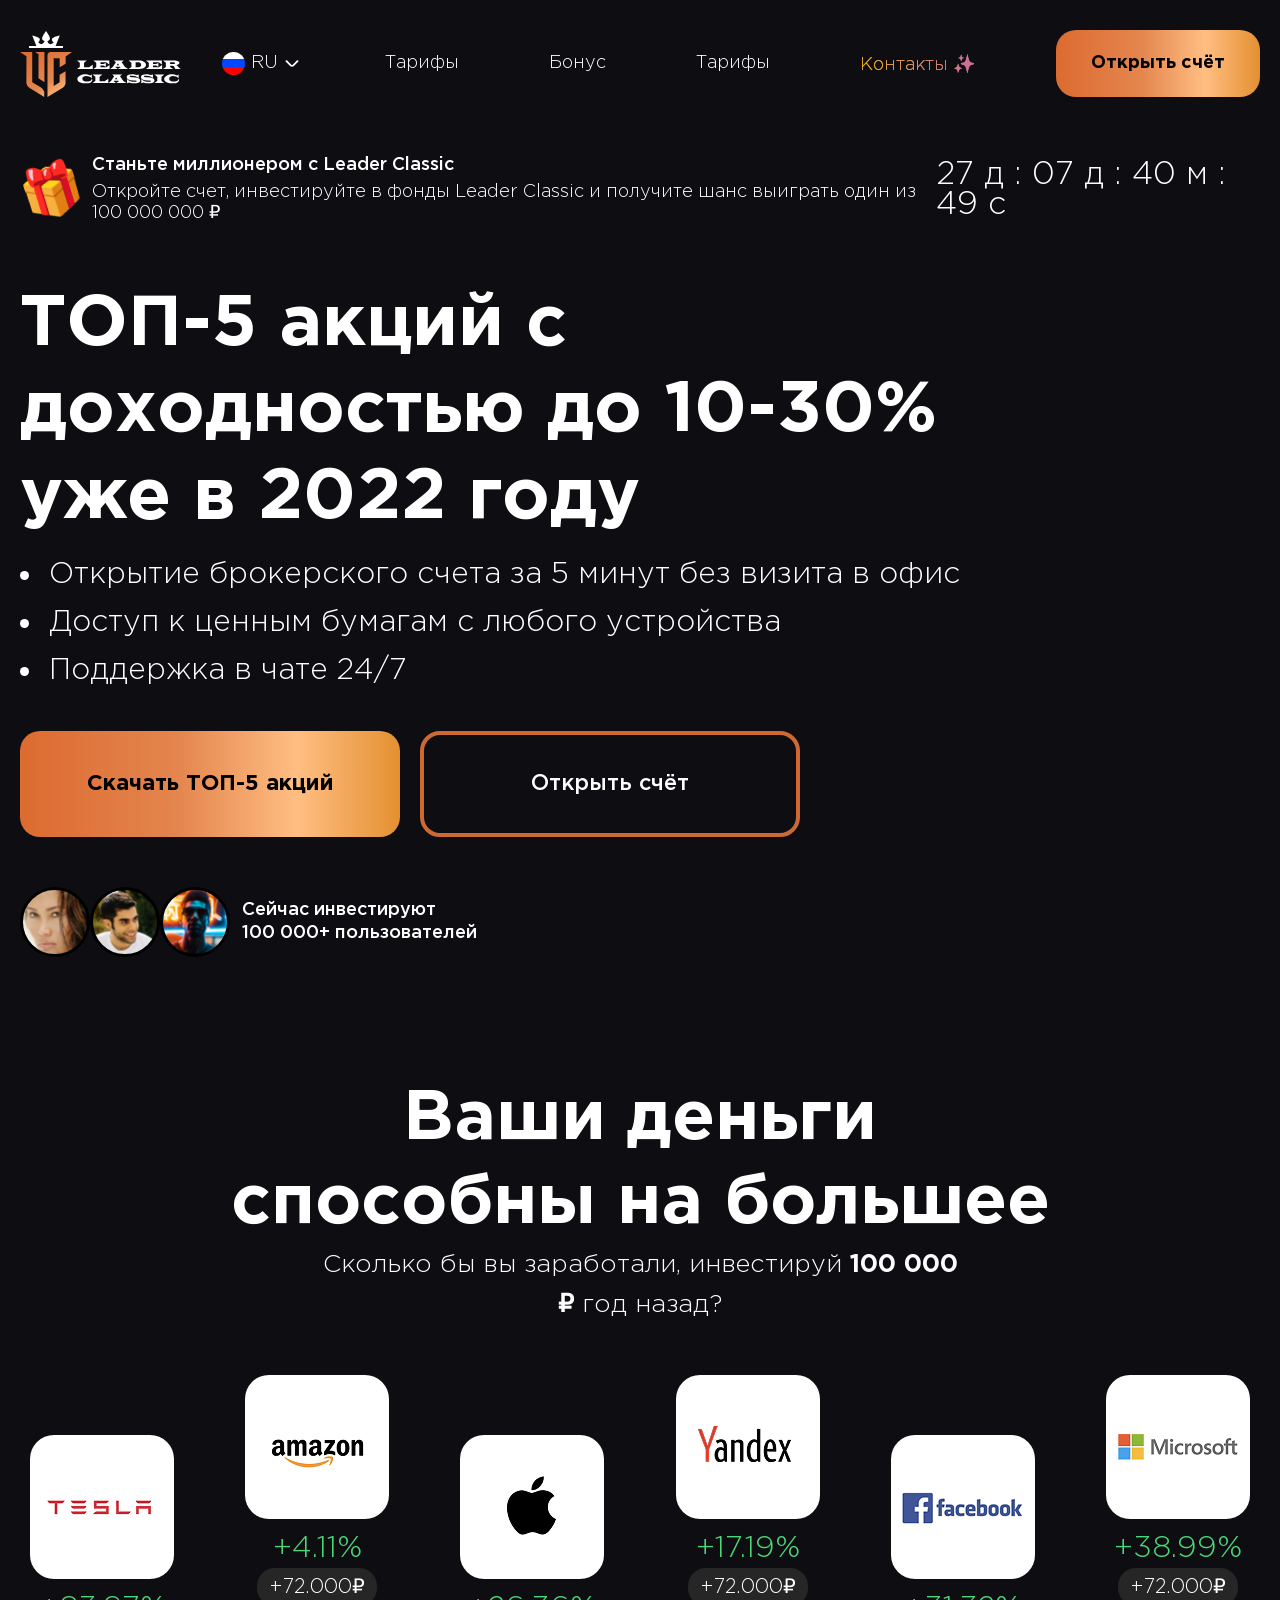
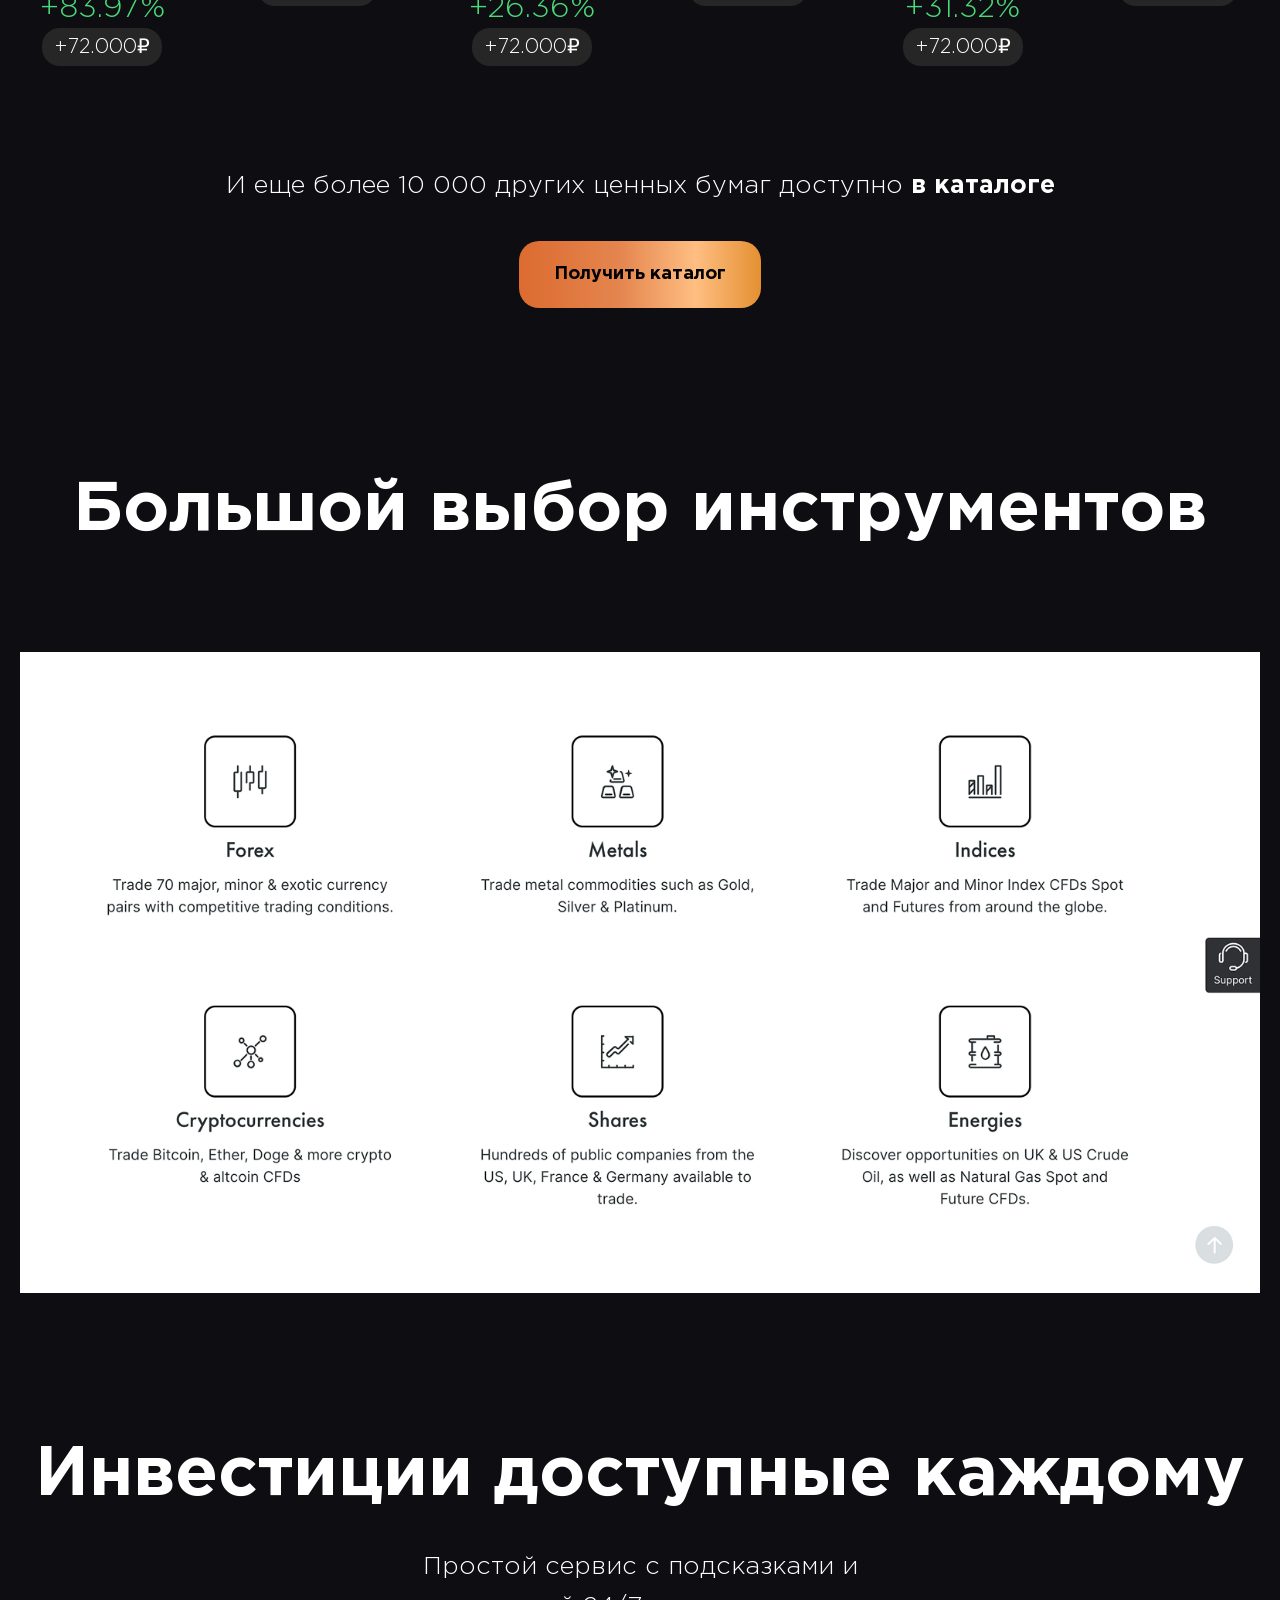
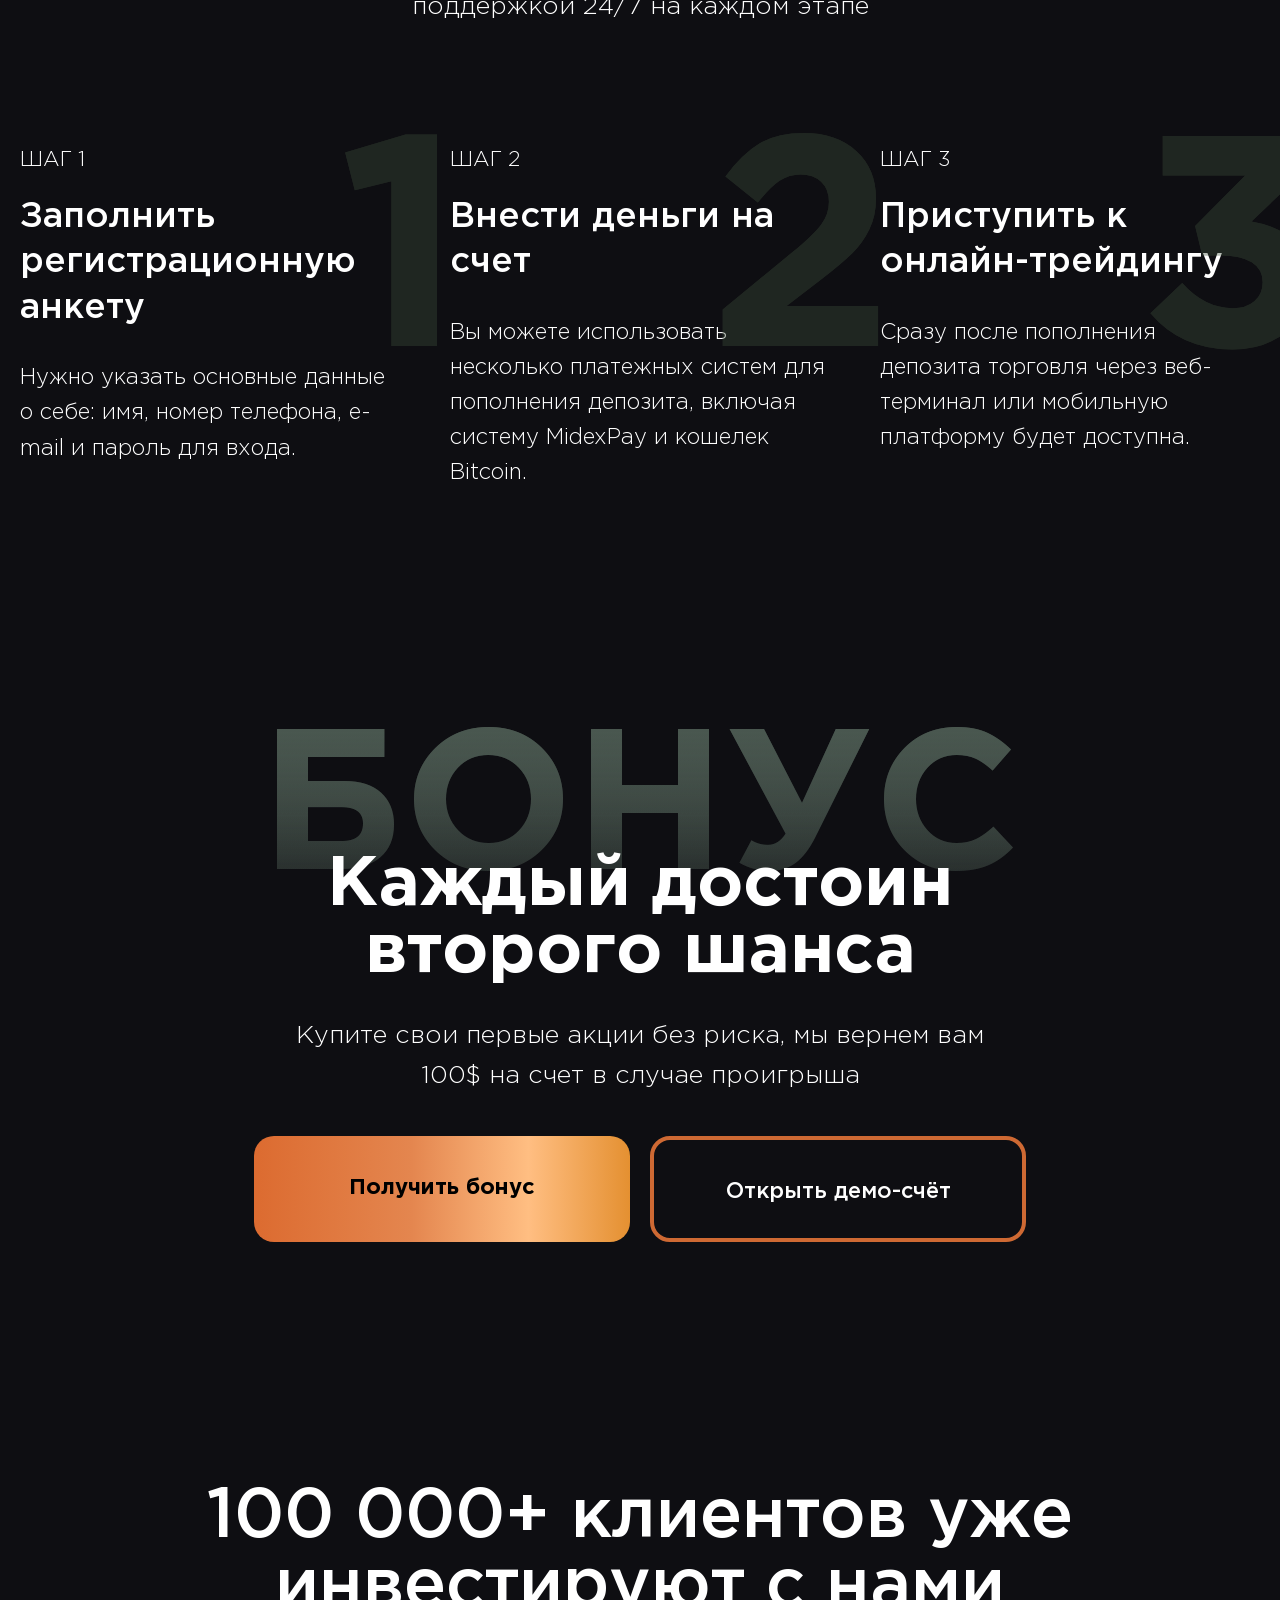
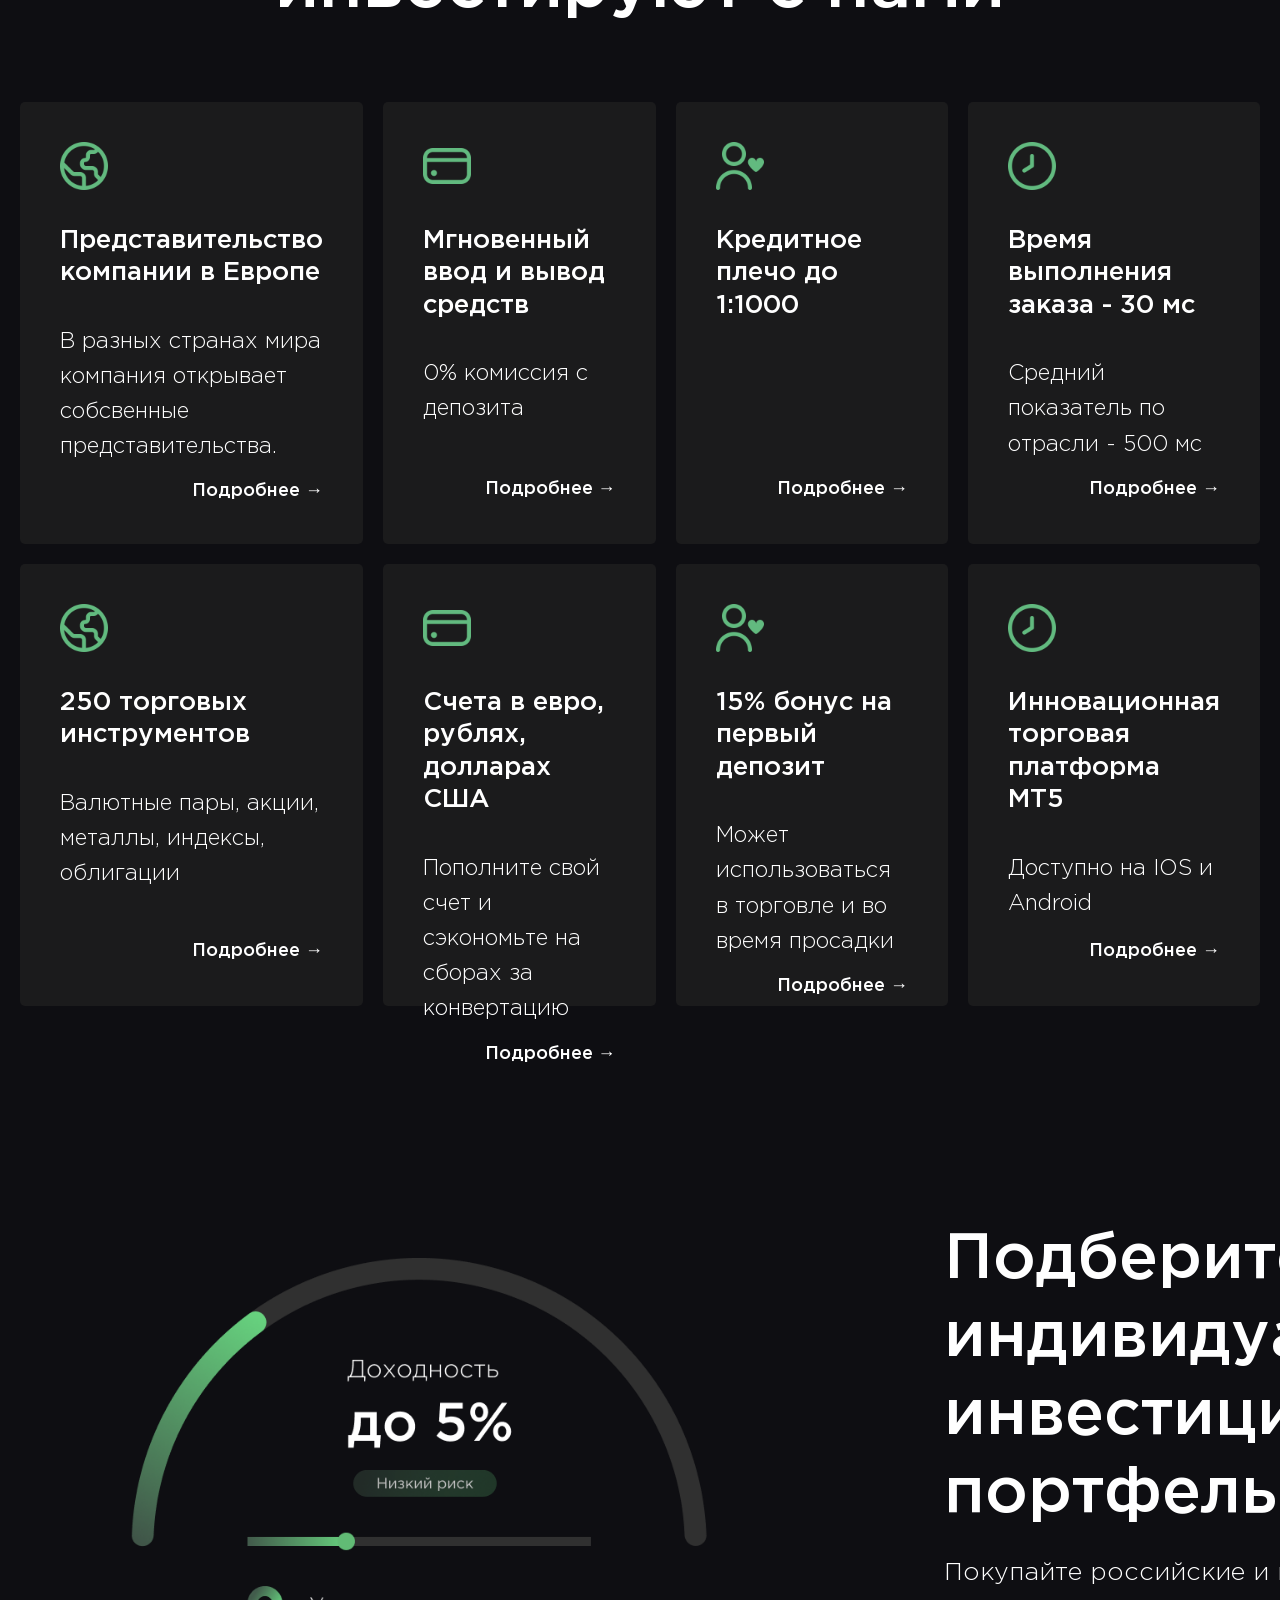
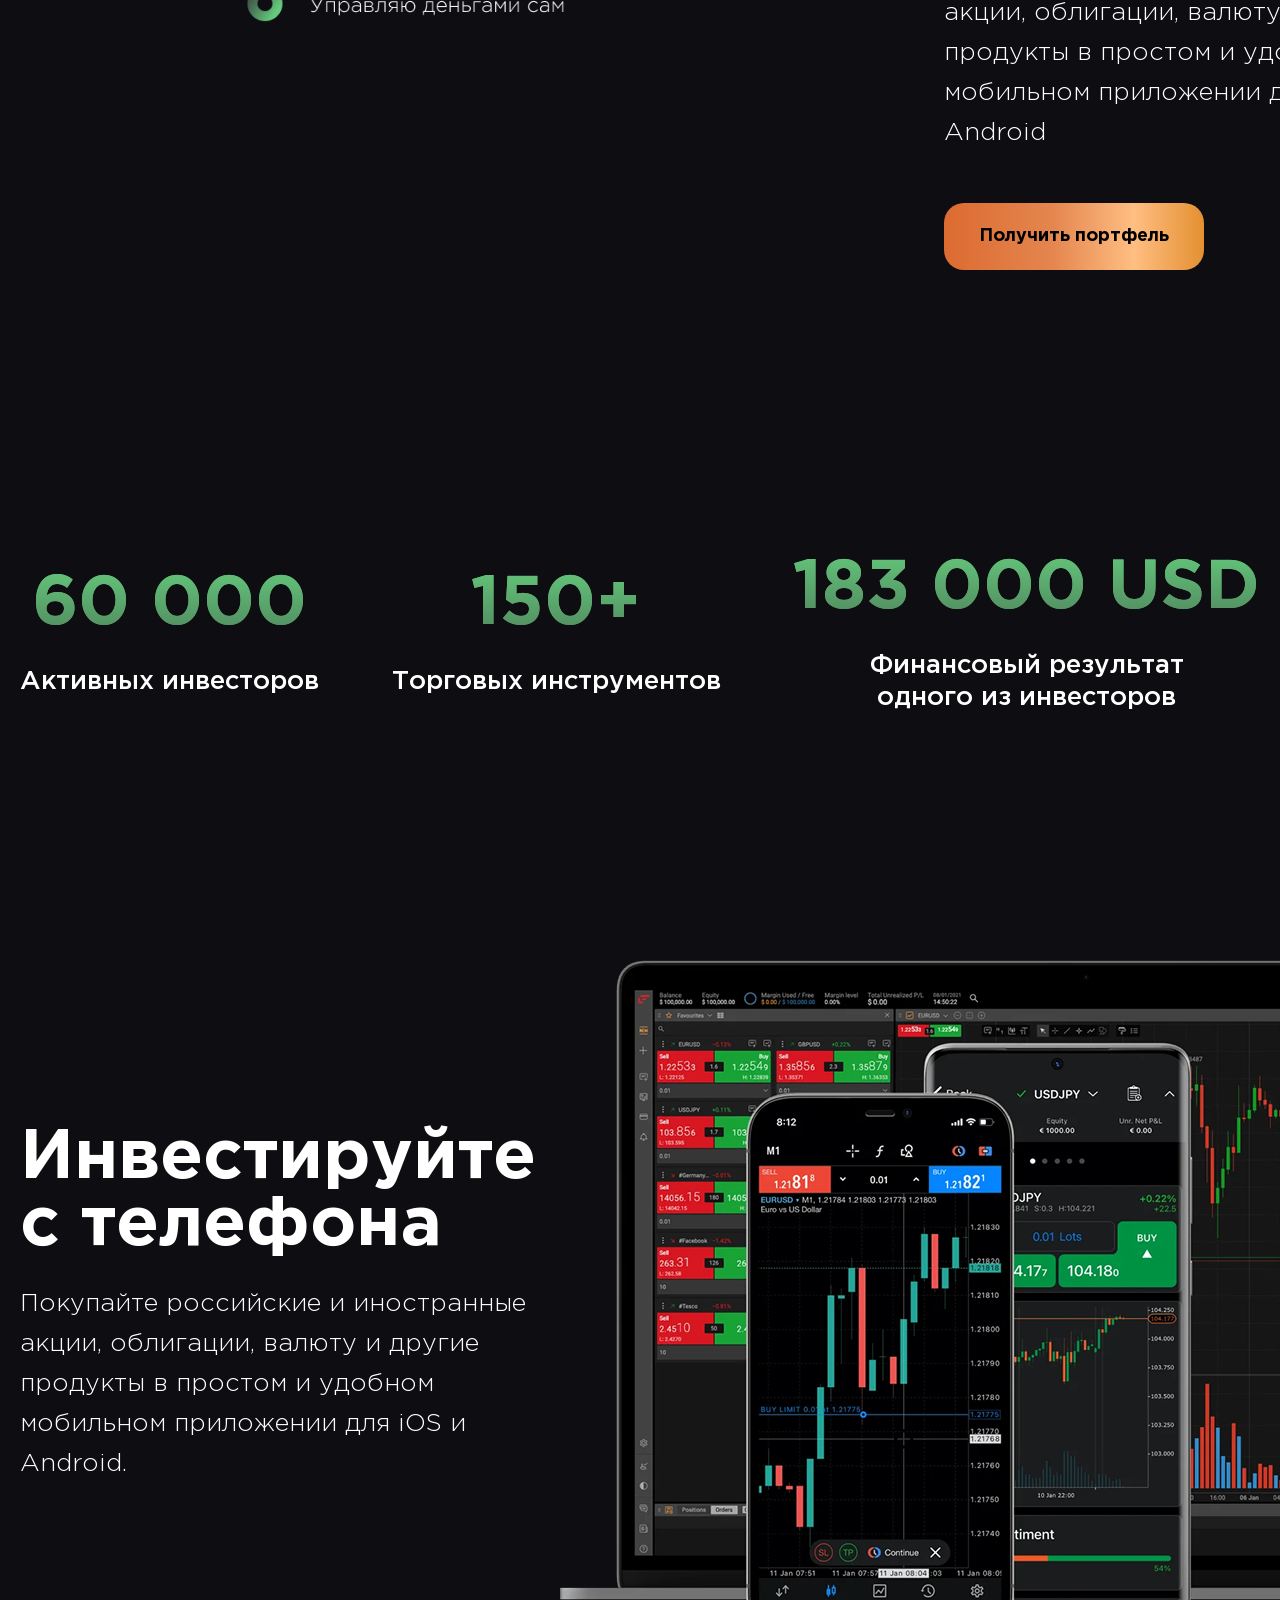
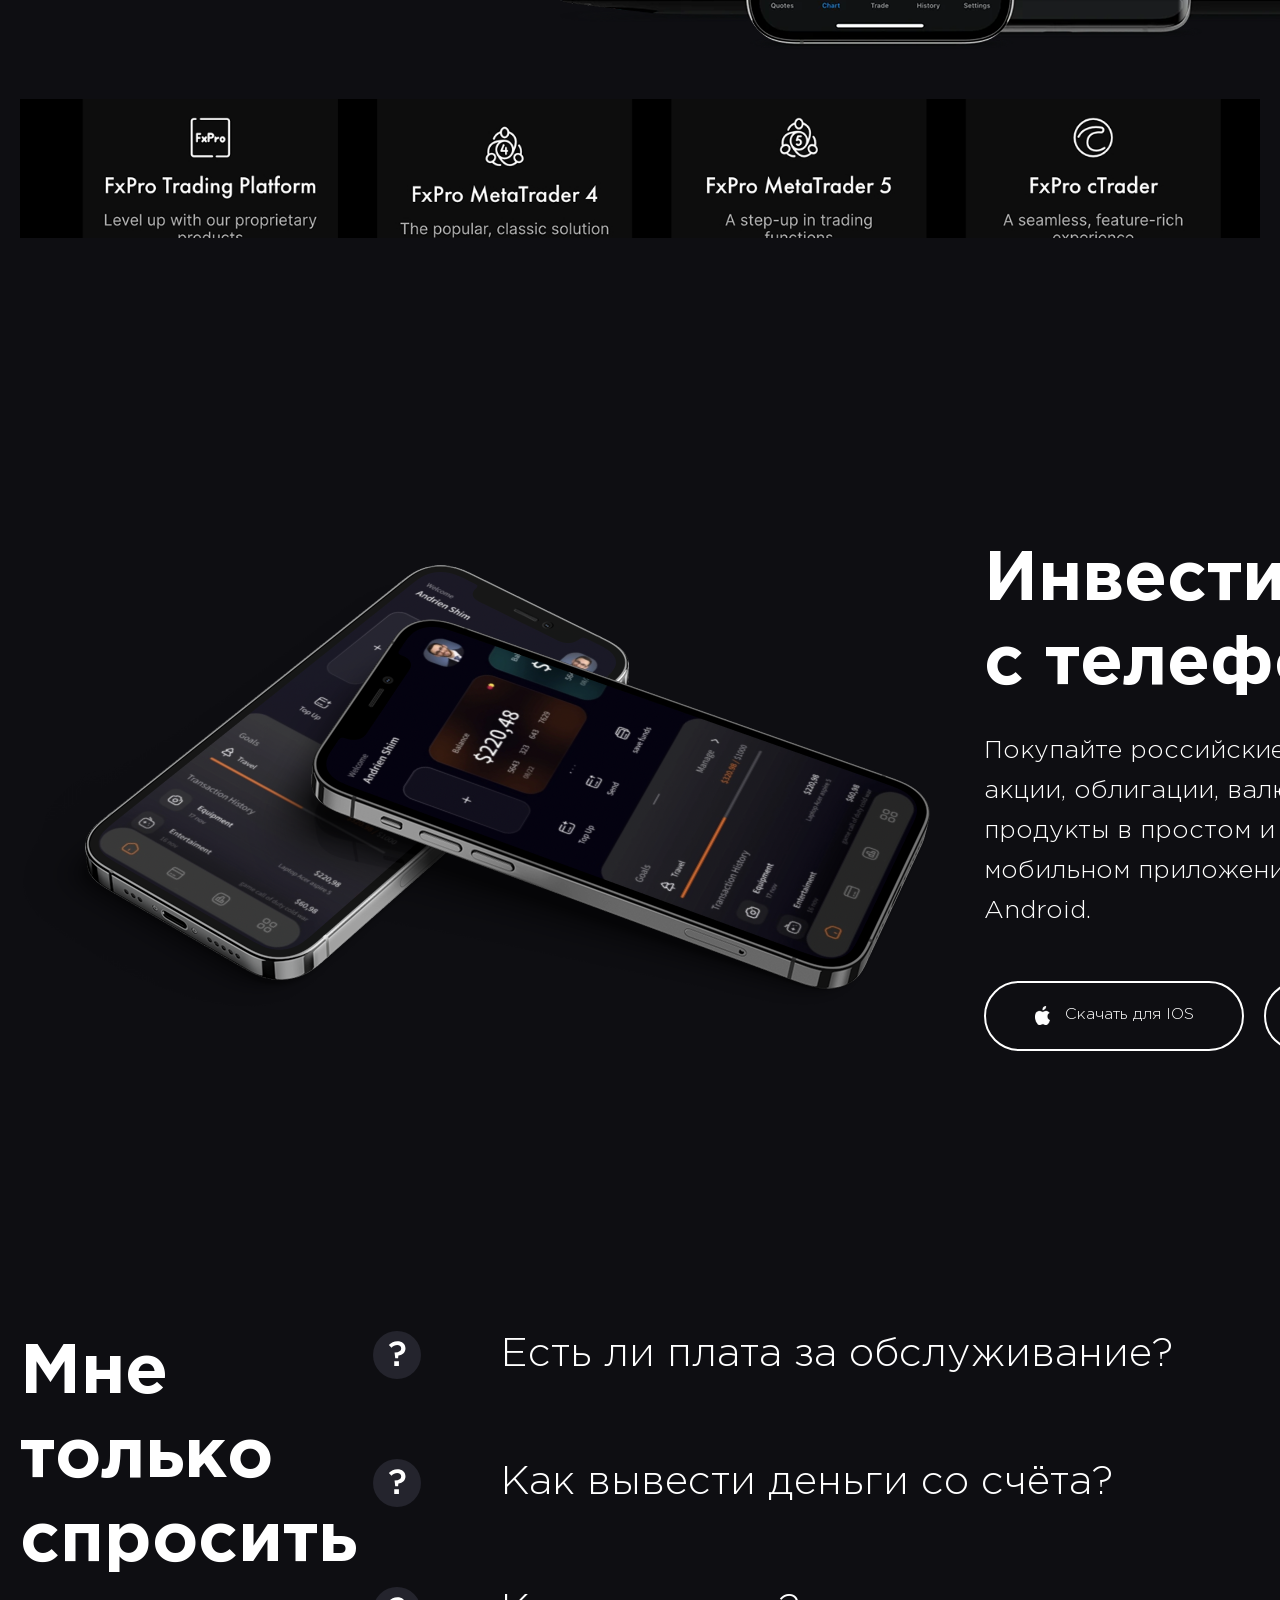
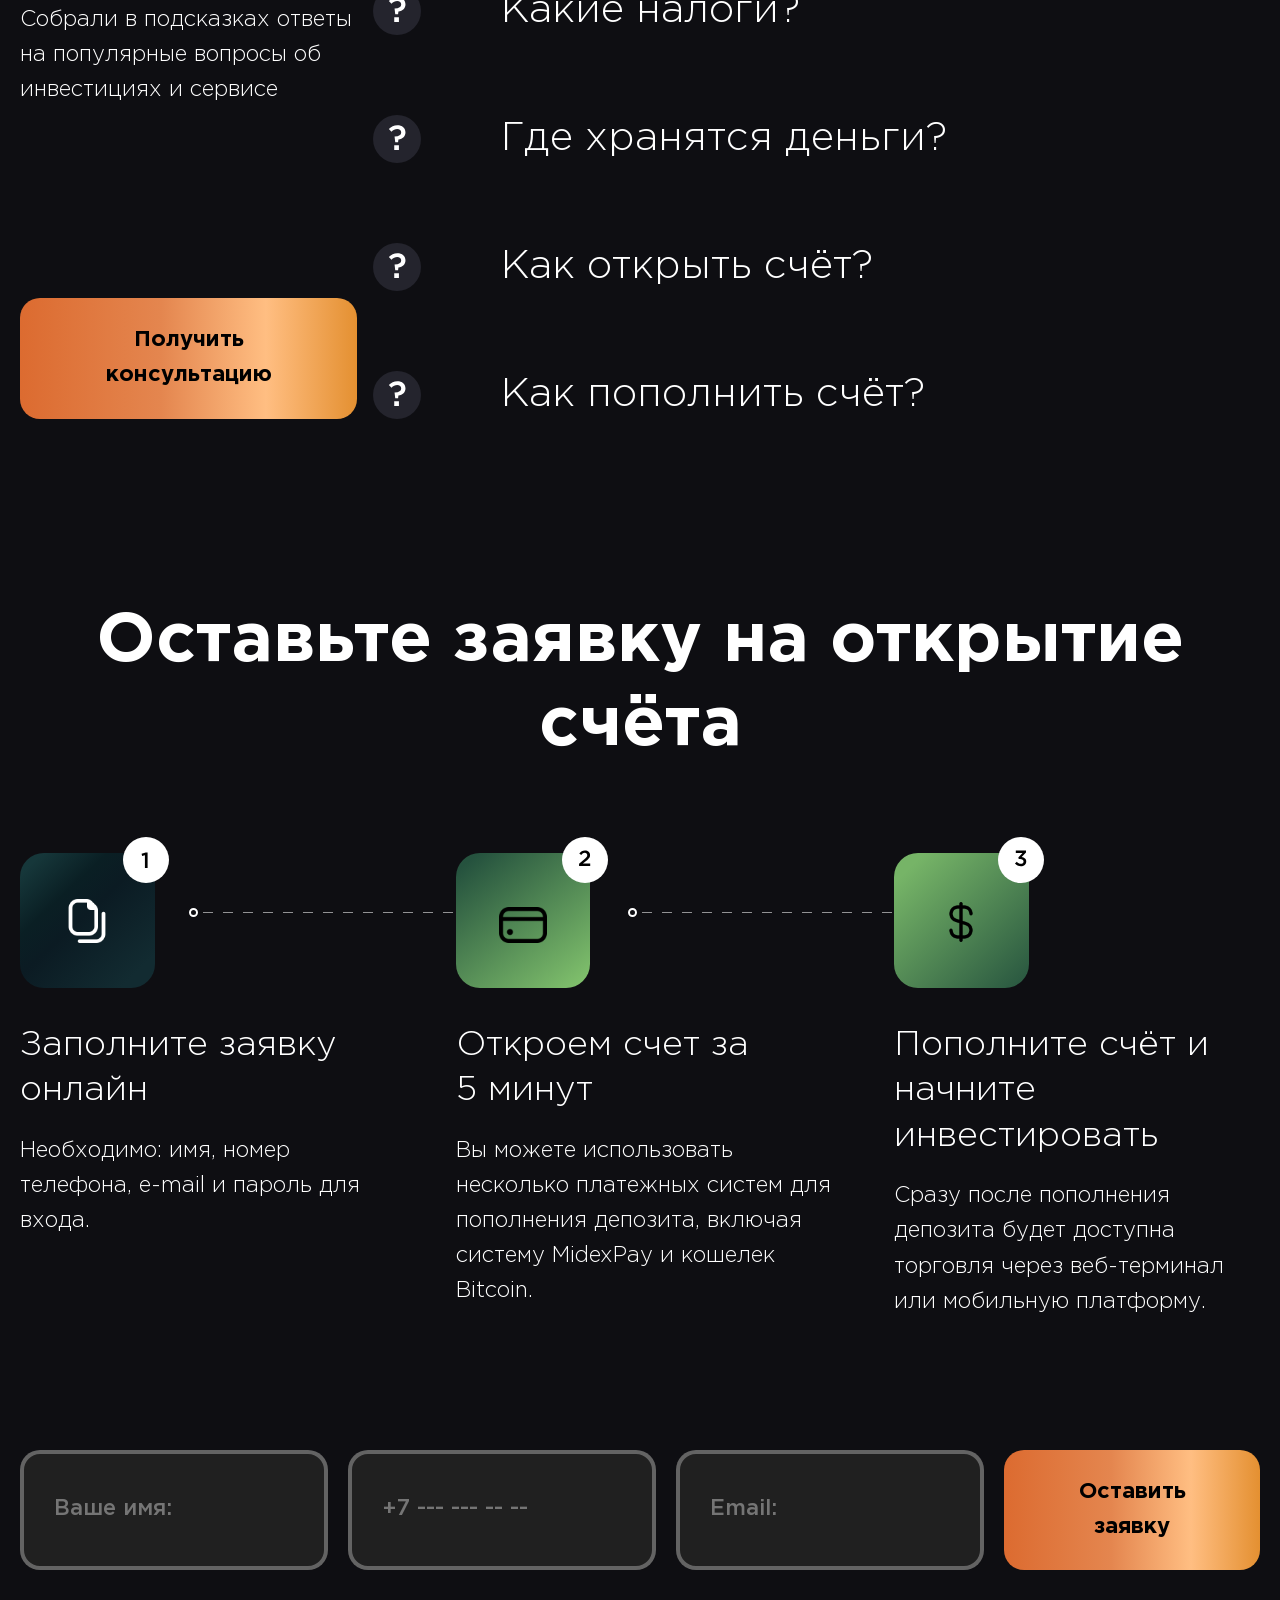
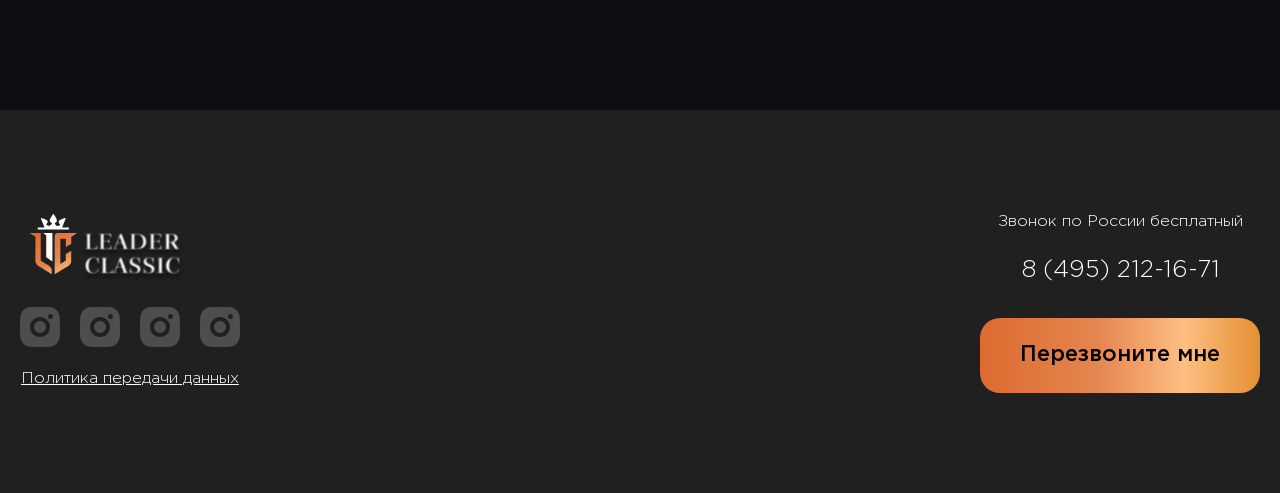
==== index.html @ 5b313143 "made desktop version" ====
<!DOCTYPE html>
<html lang="en">
<head>
    <meta charset="UTF-8">
    <meta name="viewport" content="width=device-width, initial-scale=1.0">
    <link rel="stylesheet" href="./css/reset.css">
    <link rel="stylesheet" href="./css/style.css">
    <title>Leader Classic</title>
</head>
<body>
    <header class="header">
        <div class="container">
            <div class="header__inner">
                <div class="header-left">
                    <a href="/" class="header-left__logo">
                        <img src="./assets/img/Header/logo.svg" alt="Лого">
                    </a>
                    <div class="header-left__lang">
                        <img src="./assets/img/Header/ru_lang.svg" alt="RU">
                        <span>
                            RU
                            <img src="./assets/img/Header/down_arrow.svg" alt="Стрелка">
                        </span>
                    </div>
                </div>
                <div class="header__nav">
                    <ul class="header__list">
                        <li class="header__item">Тарифы</li>
                        <li class="header__item">Бонус</li>
                        <li class="header__item">Тарифы</li>
                        <li class="header__item accent">Контакты ✨</li>
                    </ul>
                </div>
                <button class="header__btn btn">Открыть счёт</button>
            </div>
        </div>
    </header>
    <section class="ad-offer">
        <div class="container">
            <div class="ad-offer__inner">
                <div class="ad-offer__left">
                    <span class="ad-offer__present">🎁</span>
                    <div class="ad-offer__wrapper">
                        <b class="ad-offer__title">Станьте миллионером с Leader Classic</b>
                        <span class="ad-offer__text">
                            Откройте счет, инвестируйте в фонды Leader Classic и получите шанс выиграть один из 100 000 000 ₽
                        </span>
                    </div>
                </div>
                <time class="ad-offer__time">27 д : 07 д : 40 м : 49 с</time>
            </div>
        </div>
    </section>
    <section class="hero-section">
        <div class="container">
            <div class="hero__inner">
                <h1 class="hero__title">ТОП-5 акций с доходностью до 10-30% уже в 2022 году</h1>
                <ul class="hero__texts">
                    <li class="hero__text">Открытие брокерского счета за 5 минут без визита в офис</li>
                    <li class="hero__text">Доступ к ценным бумагам с любого устройства</li>
                    <li class="hero__text">Поддержка в чате 24/7</li>
                </ul>
                <div class="hero__btns">
                    <button class="hero__download-btn btn">Скачать ТОП-5 акций</button>
                    <button class="hero__open-btn border-btn">Открыть счёт</button>
                </div>
                <div class="hero-bottom">
                    <ul class="hero-bottom__list">
                        <li class="hero-bottom__item">
                            <img src="./assets/img/Hero/1.svg" alt="Картинка 1">
                        </li>
                        <li class="hero-bottom__item">
                            <img src="./assets/img/Hero/2.svg" alt="Картинка 2">
                        </li>
                        <li class="hero-bottom__item">
                            <img src="./assets/img/Hero/3.svg" alt="Картинка 3">
                        </li>
                    </ul>
                    <span class="hero-bottom__text">
                        Сейчас инвестируют
                        <br>
                        100 000+ пользователей
                    </span>
                </div>
            </div>
        </div>
    </section>
    <section class="profitability-section">
        <div class="container">
            <h2 class="profitability__title">Ваши деньги способны на большее</h2>
            <p class="profitability__text">Сколько бы вы заработали, инвестируй <b>100 000 ₽</b> год назад?</p>
            <ul class="profitability__list">
                <li class="profitability__item">
                    <img class="profitability__item-img" src="./assets/img/Profitability/1.jpg" alt="Tesla">
                    <span class="profitability__item-result">+83.97%</span>
                    <span class="profitability__item-income">+72.000₽</span>
                </li>
                <li class="profitability__item">
                    <img class="profitability__item-img" src="./assets/img/Profitability/2.jpg" alt="Amazon">
                    <span class="profitability__item-result">+4.11%</span>
                    <span class="profitability__item-income">+72.000₽</span>
                </li>
                <li class="profitability__item">
                    <img class="profitability__item-img" src="./assets/img/Profitability/3.jpg" alt="Apple">
                    <span class="profitability__item-result">+26.36%</span>
                    <span class="profitability__item-income">+72.000₽</span>
                </li>
                <li class="profitability__item">
                    <img class="profitability__item-img" src="./assets/img/Profitability/4.jpg" alt="Yandex">
                    <span class="profitability__item-result">+17.19%</span>
                    <span class="profitability__item-income">+72.000₽</span>
                </li>
                <li class="profitability__item">
                    <img class="profitability__item-img" src="./assets/img/Profitability/5.jpg" alt="Facebook">
                    <span class="profitability__item-result">+31.32%</span>
                    <span class="profitability__item-income">+72.000₽</span>
                </li>
                <li class="profitability__item">
                    <img class="profitability__item-img" src="./assets/img/Profitability/6.jpg" alt="Microsoft">
                    <span class="profitability__item-result">+38.99%</span>
                    <span class="profitability__item-income">+72.000₽</span>
                </li>
            </ul>
            <p class="profitability__inscription">И еще более 10 000 других ценных бумаг доступно <b>в каталоге</b></p>
            <button class="profitability__btn btn">Получить каталог</button>
        </div>
    </section>
    <section class="tools-section">
        <div class="container">
            <h2 class="tools__title">Большой выбор инструментов</h2>

            <img src="./assets/img/Tools/img.jpg" alt="Инструменты" class="tools__img">
        </div>
    </section>
    <section class="instruction-section">
        <div class="container">
            <h2 class="instruction__title">Инвестиции доступные каждому</h2>
            <p class="instruction__text">Простой сервис с подсказками и поддержкой 24/7 на каждом этапе</p>

            <ul class="instruction__list">
                <li class="instruction__item">
                    <span class="instruction__item-step">ШАГ 1</span>
                    <h3 class="instruction__item-title">Заполнить регистрационную анкету</h3>
                    <p class="instruction__item-text">
                        Нужно указать основные данные о себе: имя, номер телефона, e-mail и пароль для входа.
                    </p>
                    <span class="instruction__item-number">1</span>
                </li>
                <li class="instruction__item">
                    <span class="instruction__item-step">ШАГ 2</span>
                    <h3 class="instruction__item-title">Внести деньги на счет</h3>
                    <p class="instruction__item-text">
                        Вы можете использовать несколько платежных систем для пополнения депозита, включая систему MidexPay и кошелек Bitcoin.
                    </p>
                    <span class="instruction__item-number">2</span>
                </li>
                <li class="instruction__item">
                    <span class="instruction__item-step">ШАГ 3</span>
                    <h3 class="instruction__item-title">Приступить к онлайн-трейдингу</h3>
                    <p class="instruction__item-text">
                        Сразу после пополнения депозита торговля через веб-терминал или мобильную платформу будет доступна.
                    </p>
                    <span class="instruction__item-number">3</span>
                </li>
            </ul>
        </div>
    </section>
    <section class="bonus-section">
        <div class="container">
            <div class="bonus__inner">
                <h3 class="bonus__suptitle">БОНУС</h3>
                <h2 class="bonus__title">Каждый достоин второго шанса</h2>
                <p class="bonus__text">Купите свои первые акции без риска, мы вернем вам 100$ на счет в случае проигрыша</p>
                <div class="bonus__btns">
                    <button class="bonus__get-btn btn">Получить бонус</button>
                    <button class="bonus__open-btn border-btn">Открыть демо-счёт</button>
                </div>
            </div>
        </div>
    </section>
    <section class="advantages-section">
        <div class="container">
            <h2 class="advantages__title">100 000+ клиентов уже инвестируют с нами</h2>
            <ul class="advantages__list">
                <li class="advantages__item">
                    <img class="advantages__item-img" src="./assets/img/Advantages/1.svg" alt="Представительство компании в Европе">
                    <h3 class="advantages__item-title">Представительство компании в Европе</h3>
                    <p class="advantages__item-text">В разных странах мира компания открывает собсвенные представительства.</p>
                    <button class="advantages__item-btn">Подробнее →</button>
                </li>
                <li class="advantages__item">
                    <img class="advantages__item-img" src="./assets/img/Advantages/2.svg" alt="Мгновенный ввод и вывод средств">
                    <h3 class="advantages__item-title">Мгновенный ввод и вывод средств</h3>
                    <p class="advantages__item-text">0% комиссия с депозита</p>
                    <button class="advantages__item-btn">Подробнее →</button>
                </li>
                <li class="advantages__item">
                    <img class="advantages__item-img" src="./assets/img/Advantages/3.svg" alt="Кредитное плечо до 1:1000">
                    <h3 class="advantages__item-title">Кредитное плечо до 1:1000</h3>
                    <p class="advantages__item-text"></p>
                    <button class="advantages__item-btn">Подробнее →</button>
                </li>
                <li class="advantages__item">
                    <img class="advantages__item-img" src="./assets/img/Advantages/4.svg" alt="Время выполнения заказа - 30 мс">
                    <h3 class="advantages__item-title">Время выполнения заказа - 30 мс</h3>
                    <p class="advantages__item-text">Средний показатель по отрасли - 500 мс</p>
                    <button class="advantages__item-btn">Подробнее →</button>
                </li>
                <li class="advantages__item">
                    <img class="advantages__item-img" src="./assets/img/Advantages/1.svg" alt="250 торговых инструментов">
                    <h3 class="advantages__item-title">250 торговых инструментов</h3>
                    <p class="advantages__item-text">Валютные пары, акции, металлы, индексы, облигации</p>
                    <button class="advantages__item-btn">Подробнее →</button>
                </li>
                <li class="advantages__item">
                    <img class="advantages__item-img" src="./assets/img/Advantages/2.svg" alt="Счета в евро, рублях, долларах США">
                    <h3 class="advantages__item-title">Счета в евро, рублях, долларах США</h3>
                    <p class="advantages__item-text">Пополните свой счет и сэкономьте на сборах за конвертацию</p>
                    <button class="advantages__item-btn">Подробнее →</button>
                </li>
                <li class="advantages__item">
                    <img class="advantages__item-img" src="./assets/img/Advantages/3.svg" alt="15% бонус на первый депозит">
                    <h3 class="advantages__item-title">15% бонус на первый депозит</h3>
                    <p class="advantages__item-text">Может использоваться в торговле и во время просадки</p>
                    <button class="advantages__item-btn">Подробнее →</button>
                </li>
                <li class="advantages__item">
                    <img class="advantages__item-img" src="./assets/img/Advantages/4.svg" alt="Инновационная торговая платформа МТ5">
                    <h3 class="advantages__item-title">Инновационная торговая платформа МТ5</h3>
                    <p class="advantages__item-text">Доступно на IOS и Android</p>
                    <button class="advantages__item-btn">Подробнее →</button>
                </li>
            </ul>
        </div>
    </section>
    <section class="portfolio-section">
        <div class="container">
            <div class="portfolio__inner">
                <img class="portfolio__img" src="./assets/img/Portfolio/img.png" alt="Картинка">
                <div class="portfolio__content">
                    <h2 class="portfolio__title">Подберите индивидуальный инвестиционный портфель</h2>
                    <p class="portfolio__text">Покупайте российские и иностранные акции, облигации, валюту и другие продукты в простом и удобном мобильном приложении для iOS и Android</p>
                    <button class="portfolio__btn btn">Получить портфель</button>
                </div>
            </div>
        </div>
    </section>
    <section class="cards-section">
        <div class="container">
            <ul class="cards__list">
                <li class="cards__item">
                    <h3 class="cards__item-title">60 000</h3>
                    <p class="cards__item-text">Активных инвесторов</p>
                </li>
                <li class="cards__item">
                    <h3 class="cards__item-title">150+</h3>
                    <p class="cards__item-text">Торговых инструментов</p>
                </li>
                <li class="cards__item">
                    <h3 class="cards__item-title">183 000 USD</h3>
                    <p class="cards__item-text">Финансовый результат одного из инвесторов</p>
                </li>
            </ul>
        </div>
    </section>
    <section class="devices-section">
        <div class="container">
            <div class="devices__inner">
                <div class="devices__top">
                    <div class="devices__content">
                        <h2 class="devices__title">Инвестируйте с телефона</h2>
                        <p class="devices__text">
                            Покупайте российские и иностранные акции, облигации, валюту и другие продукты в простом и удобном мобильном приложении для iOS и Android.
                        </p>
                    </div>
                    <img class="devices__img" src="./assets/img/Cards/img_1.png" alt="Картинка">
                </div>
            </div>
            <img class="devices__bottom-img" src="./assets/img/Cards/img_2.jpg" alt="Режимы">
        </div>
    </section>
    <section class="phone-section">
        <div class="container">
            <div class="phone__inner">
                <img class="phone__img" src="./assets/img/Phone/img.png" alt="Телефоны">
                <div class="phone__content">
                    <h2 class="phone__title">Инвестируйте с телефона</h2>
                    <p class="phone__text">Покупайте российские и иностранные акции, облигации, валюту и другие продукты в простом и удобном мобильном приложении для iOS и Android.</p>
                    <div class="phone__btns">
                        <button class="phone__ios-btn">
                            <img src="./assets/img/Phone/apple.svg" alt="Apple">
                            Скачать для IOS
                        </button>
                        <button class="phone__android-btn">
                            <img src="./assets/img/Phone/android.svg" alt="Android">
                            Скачать для Android
                        </button>
                    </div>
                </div>
            </div>
        </div>
    </section>
    <section class="faq-section">
        <div class="container">
            <div class="faq__inner">
                <div class="faq-left">
                    <h2 class="faq-left__title">Мне только спросить</h2>
                    <p class="faq-left__text">Собрали в подсказках ответы на популярные вопросы об инвестициях и сервисе</p>
                    <button class="faq-left__btn btn">Получить консультацию</button>
                </div>
                <ul class="faq__list">
                    <li class="faq__item">
                        <img class="faq__item-question-img" src="./assets/img/Faq/question.svg" alt="Вопрос">

                        <div class="faq__item-wrapper">
                            <h3 class="faq__item-title">Есть ли плата за обслуживание?</h3>
                            <p class="faq__item-text">Lorem Ipsum has been the industry's standard dummy text ever since 1966, when designers at Letraset and James Mosley, the librarian at St Bride Printing Library in London, took a 1914 Cicero translation and scrambled it to make dummy text for Letraset's Body Type sheets. It has survived not only many decades, but also the leap into electronic typesetting, remaining essentially unchanged. It was popularised thanks to these sheets and more recently with desktop publishing software like Aldus PageMaker and Microsoft Word including versions of Lorem Ipsum.</p>
                        </div>

                        <img class="faq__item-arrow-img" src="./assets/img/Faq/down_arrow.svg" alt="Стрелка">
                    </li>
                    <li class="faq__item">
                        <img class="faq__item-question-img" src="./assets/img/Faq/question.svg" alt="Вопрос">

                        <div class="faq__item-wrapper">
                            <h3 class="faq__item-title">Как вывести деньги со счёта?</h3>
                            <p class="faq__item-text">Lorem Ipsum has been the industry's standard dummy text ever since 1966, when designers at Letraset and James Mosley, the librarian at St Bride Printing Library in London, took a 1914 Cicero translation and scrambled it to make dummy text for Letraset's Body Type sheets. It has survived not only many decades, but also the leap into electronic typesetting, remaining essentially unchanged. It was popularised thanks to these sheets and more recently with desktop publishing software like Aldus PageMaker and Microsoft Word including versions of Lorem Ipsum.</p>
                        </div>

                        <img class="faq__item-arrow-img" src="./assets/img/Faq/down_arrow.svg" alt="Стрелка">
                    </li>
                    <li class="faq__item">
                        <img class="faq__item-question-img" src="./assets/img/Faq/question.svg" alt="Вопрос">

                        <div class="faq__item-wrapper">
                            <h3 class="faq__item-title">Какие налоги?</h3>
                            <p class="faq__item-text">Lorem Ipsum has been the industry's standard dummy text ever since 1966, when designers at Letraset and James Mosley, the librarian at St Bride Printing Library in London, took a 1914 Cicero translation and scrambled it to make dummy text for Letraset's Body Type sheets. It has survived not only many decades, but also the leap into electronic typesetting, remaining essentially unchanged. It was popularised thanks to these sheets and more recently with desktop publishing software like Aldus PageMaker and Microsoft Word including versions of Lorem Ipsum.</p>
                        </div>

                        <img class="faq__item-arrow-img" src="./assets/img/Faq/down_arrow.svg" alt="Стрелка">
                    </li>
                    <li class="faq__item">
                        <img class="faq__item-question-img" src="./assets/img/Faq/question.svg" alt="Вопрос">

                        <div class="faq__item-wrapper">
                            <h3 class="faq__item-title">Где хранятся деньги?</h3>
                            <p class="faq__item-text">Lorem Ipsum has been the industry's standard dummy text ever since 1966, when designers at Letraset and James Mosley, the librarian at St Bride Printing Library in London, took a 1914 Cicero translation and scrambled it to make dummy text for Letraset's Body Type sheets. It has survived not only many decades, but also the leap into electronic typesetting, remaining essentially unchanged. It was popularised thanks to these sheets and more recently with desktop publishing software like Aldus PageMaker and Microsoft Word including versions of Lorem Ipsum.</p>
                        </div>

                        <img class="faq__item-arrow-img" src="./assets/img/Faq/down_arrow.svg" alt="Стрелка">
                    </li>
                    <li class="faq__item">
                        <img class="faq__item-question-img" src="./assets/img/Faq/question.svg" alt="Вопрос">

                        <div class="faq__item-wrapper">
                            <h3 class="faq__item-title">Как открыть счёт?</h3>
                            <p class="faq__item-text">Lorem Ipsum has been the industry's standard dummy text ever since 1966, when designers at Letraset and James Mosley, the librarian at St Bride Printing Library in London, took a 1914 Cicero translation and scrambled it to make dummy text for Letraset's Body Type sheets. It has survived not only many decades, but also the leap into electronic typesetting, remaining essentially unchanged. It was popularised thanks to these sheets and more recently with desktop publishing software like Aldus PageMaker and Microsoft Word including versions of Lorem Ipsum.</p>
                        </div>

                        <img class="faq__item-arrow-img" src="./assets/img/Faq/down_arrow.svg" alt="Стрелка">
                    </li>
                    <li class="faq__item">
                        <img class="faq__item-question-img" src="./assets/img/Faq/question.svg" alt="Вопрос">

                        <div class="faq__item-wrapper">
                            <h3 class="faq__item-title">Как пополнить счёт?</h3>
                            <p class="faq__item-text">Lorem Ipsum has been the industry's standard dummy text ever since 1966, when designers at Letraset and James Mosley, the librarian at St Bride Printing Library in London, took a 1914 Cicero translation and scrambled it to make dummy text for Letraset's Body Type sheets. It has survived not only many decades, but also the leap into electronic typesetting, remaining essentially unchanged. It was popularised thanks to these sheets and more recently with desktop publishing software like Aldus PageMaker and Microsoft Word including versions of Lorem Ipsum.</p>
                        </div>

                        <img class="faq__item-arrow-img" src="./assets/img/Faq/down_arrow.svg" alt="Стрелка">
                    </li>
                </ul>
            </div>
        </div>
    </section>
    <section class="request-section">
        <div class="container">
            <h2 class="request__title">Оставьте заявку на открытие счёта</h2>
            <ul class="request__list">
                <li class="request__item">
                    <div class="request__item-top">
                        <img class="request__item-step-img" src="./assets/img/Request/1.svg" alt="Заполните заявку онлайн">
                        <img class="request__item-arrow-img" src="./assets/img/Request/arrow.svg" alt="Стрелка">
                    </div>
                    <h3 class="request__item-title first">Заполните заявку онлайн</h3>
                    <p class="request__item-text first">Необходимо: имя, номер телефона, e-mail и пароль для входа.</p>
                </li>
                <li class="request__item">
                    <div class="request__item-top">
                        <img class="request__item-step-img" src="./assets/img/Request/2.svg" alt="Заполните заявку онлайн">
                        <img class="request__item-arrow-img" src="./assets/img/Request/arrow.svg" alt="Стрелка">
                    </div>
                    <h3 class="request__item-title second">Откроем счет за 5 минут</h3>
                    <p class="request__item-text second">Вы можете использовать несколько платежных систем для пополнения депозита, включая систему MidexPay и кошелек Bitcoin.</p>
                </li>
                <li class="request__item">
                    <div class="request__item-top">
                        <img class="request__item-step-img" src="./assets/img/Request/3.svg" alt="Заполните заявку онлайн">
                    </div>
                    <h3 class="request__item-title third">Пополните счёт и начните инвестировать</h3>
                    <p class="request__item-text third">Сразу после пополнения депозита будет доступна торговля через веб-терминал или мобильную платформу.</p>
                </li>
            </ul>
            <form class="request-form">
                <input class="request-form__input" type="text" placeholder="Ваше имя:">
                <input class="request-form__input" type="text" placeholder="+7 --- --- -- --">
                <input class="request-form__input" type="email" placeholder="Email:">
                <button class="request-form__btn btn">Оставить заявку</button>
            </form>
        </div>
    </section>
    <footer class="footer">
        <div class="container">
            <div class="footer__inner">
                <div class="footer-left">
                    <a class="footer-left__logo" href="/">
                        <img src="./assets/img/Footer/logo.svg" alt="Лого">
                    </a>

                    <ul class="footer-left__list">
                        <li class="footer-left__item">
                            <img src="./assets/img/Footer/1.svg" alt="Instagram">
                        </li>
                        <li class="footer-left__item">
                            <img src="./assets/img/Footer/1.svg" alt="Facebook">
                        </li>
                        <li class="footer-left__item">
                            <img src="./assets/img/Footer/1.svg" alt="Vk">
                        </li>
                        <li class="footer-left__item">
                            <img src="./assets/img/Footer/1.svg" alt="YouTube">
                        </li>
                    </ul>

                    <button class="footer-left__btn">Политика передачи данных</button>
                </div>
                <div class="footer-right">
                    <span class="footer-right__text">Звонок по России бесплатный</span>
                    <span class="footer-right__phone">8 (495) 212-16-71</span>
                    <button class="footer-right__btn btn">Перезвоните мне</button>
                </div>
            </div>
        </div>
    </footer>

    <script src="./main.js"></script>
</body>
</html>
---- css/style.css ----
@font-face {
  font-family: "Gotham Pro";
  src: url("../assets/fonts/Gotham Pro/GothamPro-Light.woff") format("woff");
  font-weight: 300;
  font-display: swap;
}
@font-face {
  font-family: "Gotham Pro";
  src: url("../assets/fonts/Gotham Pro/GothamPro-Medium.woff") format("woff");
  font-weight: 500;
  font-display: swap;
}
@font-face {
  font-family: "Gotham Pro";
  src: url("../assets/fonts/Gotham Pro/GothamPro-Bold.woff") format("woff");
  font-weight: 700;
  font-display: swap;
}
@font-face {
  font-family: "Gotham Pro";
  src: url("../assets/fonts/Gotham Pro/GothamPro-Black.woff") format("woff");
  font-weight: 900;
  font-display: swap;
}

body {
  background-color: #0E0E12;
  color: #fff;
  font-family: "Gotham Pro";
  font-size: 18px;
  font-weight: 300;
}

.container {
    width: 100%;
    max-width: 1600px;
    padding: 0 20px;
    margin: 0 auto;
}

.btn {
    width: fit-content;
    font-weight: 700;
    color: #000;
    padding: 25px 35px;
    border-radius: 20px;
    background: linear-gradient(90deg, #DC6B30 0%, #E4864F 42%, #FFBE82 73%, #E49031 100%) padding-box, linear-gradient(90deg, #DC6B30 0%, #E49031 100%) border-box;
}

.border-btn {
    width: fit-content;
    font-size: 22px;
    padding: 35px 50px;
    border-radius: 20px;
    border: 4px solid #CE6933;
}

.none {
    display: none;
}

/* Header */
.header {
    padding: 30px 0;
}

.header__inner {
    display: flex;
    justify-content: space-between;
    align-items: center;
    gap: 16px;
}

.header-left {
    display: flex;
    align-items: center;
    gap: 40px;
}

.header-left__logo > img {
    width: 162px;
    height: 66px;
}

.header-left__lang {
    display: flex;
    align-items: center;
    gap: 6px;
}

.header-left__lang > img {
    width: 23px;
    height: 23px;
}

.header-left__lang > span {
    display: flex;
    align-items: center;
    gap: 3px;
    text-transform: uppercase;
    cursor: pointer;
}

.header-left__lang > span > img {
    width: 22px;
    height: 22px;
}

.header__list {
    display: flex;
    align-items: center;
    gap: 90px;
}

.header__item.accent {
    color: transparent;
    background: linear-gradient(90deg, #E7AA19 0%, #CB6D9C 100%) padding-box, linear-gradient(90deg, #E7AA19 0%, #CB6D9C 100%) border-box;
    -webkit-background-clip: text;
    background-clip: text;
}

/* Ad-offer */
.ad-offer {
    padding: 30px 0 60px;
}

.ad-offer__inner {
    display: flex;
    justify-content: space-between;
    align-items: center;
    gap: 16px;
}

.ad-offer__left {
    display: flex;
    align-items: center;
    gap: 10px;
}

.ad-offer__present {
    font-size: 50px;
    letter-spacing: -8%;
    transform: rotate(-17.5deg);
}

.ad-offer__wrapper {
    display: flex;
    flex-direction: column;
    gap: 10px;
}

.ad-offer__title {
    font-weight: 500;
}

.ad-offer__time {
    letter-spacing: -8%;
    font-size: 32px;
}

/* Hero */
.hero-section {
    padding-bottom: 60px;
}

.hero__inner {
    display: flex;
    flex-direction: column;
    width: 100%;
    max-width: 1000px;
}

.hero__title {
    font-size: 72px;
    font-weight: 700;
    line-height: 120%;
    margin-bottom: 10px;
}

.hero__texts {
    display: flex;
    flex-direction: column;
    margin-bottom: 36px;
}

.hero__text {
    display: flex;
    align-items: center;
    gap: 20px;
    font-size: 30px;
    line-height: 160%;
}
.hero__text::before {
    content: "";
    display: block;
    width: 9px;
    height: 9px;
    border-radius: 100%;
    background-color: #fff;
}

.hero__btns {
    display: flex;
    align-items: center;
    gap: 20px;
    margin-bottom: 50px;
}

.hero__download-btn, .hero__open-btn {
    width: 380px;
    height: 106px;
    font-size: 22px;
}

.hero-bottom {
    display: flex;
    align-items: center;
    gap: 12px;
}

.hero-bottom__list {
    display: flex;
    align-items: center;
}

.hero-bottom__item > img {
    width: 70px;
    height: 70px;
}

.hero-bottom__item:nth-child(2), .hero-bottom__item:nth-child(3) {
    padding-left: -28px;
}

.hero-bottom__text {
    font-weight: 500;
    line-height: 130%;
}

/* Profitability */
.profitability-section {
    padding-top: 60px;
}

.profitability__title {
    width: 100%;
    max-width: 850px;
    font-size: 70px;
    font-weight: 700;
    line-height: 120%;
    text-align: center;
    margin: 0 auto;
}

.profitability__text {
    width: 100%;
    max-width: 650px;
    font-size: 25px;
    line-height: 160%;
    text-align: center;
    margin: 0 auto 40px;
}

.profitability__list {
    display: flex;
    justify-content: space-between;
    gap: 16px;
    margin-bottom: 100px;
}

.profitability__item {
    display: flex;
    flex-direction: column;
    align-items: center;
}

.profitability__item:nth-child(odd) {
    margin-top: 60px;
}

.profitability__item-img {
    width: 144px;
    height: 144px;
    border-radius: 24px;
    margin: 10px;
}

.profitability__item-result {
    color: #4BD879;
    font-size: 30px;
    line-height: 130%;
}

.profitability__item-income {
    padding: 6px 12px;
    background-color: #262626;
    border-radius: 18px;
    font-size: 20px;
    line-height: 130%;
}

.profitability__inscription {
    font-size: 25px;
    line-height: 160%;
    margin-bottom: 35px;
    text-align: center;
}

.profitability__btn {
    display: block;
    margin: 0 auto;
}

/* Tools */
.tools-section {
    padding-top: 160px;
}

.tools__title {
    font-size: 70px;
    font-weight: 700;
    line-height: 120%;
    text-align: center;
    margin-bottom: 100px;
}

.tools__img {
    width: 100%;
}

/* Instruction */
.instruction-section {
    padding-top: 140px;
}

.instruction__title {
    font-size: 70px;
    font-weight: 700;
    line-height: 120%;
    text-align: center;
    margin-bottom: 30px;
}

.instruction__text {
    font-size: 25px;
    line-height: 160%;
    width: 100%;
    max-width: 580px;
    text-align: center;
    margin: 0 auto 120px;
}

.instruction__list {
    display: flex;
    justify-content: space-between;
    gap: 16px;
}

.instruction__item {
    position: relative;
    display: flex;
    flex-direction: column;
    flex-basis: 380px;
}

.instruction__item-step {
    font-size: 21px;
    line-height: 130%;
}

.instruction__item-title {
    font-size: 35px;
    font-weight: 500;
    line-height: 130%;
    margin: 20px 0 30px;
}

.instruction__item-text {
    width: 100%;
    max-width: 380px;
    font-size: 22px;
    line-height: 160%;
}

.instruction__item-number {
    position: absolute;
    top: -66px;
    right: -65px;
    font-size: 300px;
    font-weight: 700;
    line-height: 120%;
    opacity: 0.37;
    color: transparent;
    background: linear-gradient(90deg, #3D4F3B 100%, #3D4F3B 0%) padding-box, linear-gradient(90deg, #3D4F3B 100%, #3D4F3B 0%) border-box;
    -webkit-background-clip: text;
    background-clip: text;
}

/* Bonus */
.bonus-section {
    padding-top: 200px;
}

.bonus__inner {
    display: flex;
    flex-direction: column;
    align-items: center;
}

.bonus__suptitle {
    font-size: 200px;
    font-weight: 700;
    line-height: 120%;
    color: transparent;
    background: linear-gradient(180deg, #4B5951 0%, rgba(61, 82, 70, 0.01) 100%) padding-box, linear-gradient(180deg, #4B5951 0%, rgba(61, 82, 70, 0.01) 100%) border-box;
    -webkit-background-clip: text;
    background-clip: text;
    margin-bottom: -80px;
}

.bonus__title {
    width: 100%;
    max-width: 640px;
    font-size: 70px;
    font-weight: 700;
    text-align: center;
}

.bonus__text {
    width: 100%;
    max-width: 730px;
    font-size: 25px;
    line-height: 160%;
    text-align: center;
    margin: 30px 0 40px;
}

.bonus__btns {
    display: flex;
    align-items: center;
    gap: 20px;
}

.bonus__get-btn {
    font-size: 22px;
    line-height: 160%;
}

.bonus__open-btn {
    line-height: 160%;
}

.bonus__get-btn, .bonus__open-btn {
    width: 376px;
    height: 106px;
}

/* Advantages */
.advantages-section {
    padding-top: 240px;
}

.advantages__title {
    width: 100%;
    max-width: 980px;
    font-size: 70px;
    font-weight: 500;
    line-height: 100%;
    text-align: center;
    margin: 0 auto 80px;
}

.advantages__list {
    display: grid;
    grid-template-columns: repeat(4, 1fr);
    gap: 20px;
}

.advantages__item {
    display: flex;
    flex-direction: column;
    padding: 40px;
    border-radius: 5px;
    background-color: #1B1B1C;
    height: 442px;
}

.advantages__item-img {
    width: 48px;
    height: 48px;
    margin-bottom: 35px;
}

.advantages__item-title {
    margin-bottom: 35px;
    font-size: 26px;
    font-weight: 500;
    line-height: 125%;
}

.advantages__item-text {
    font-size: 22px;
    line-height: 160%;
    margin-bottom: 12px;
}

.advantages__item-btn {
    margin-top: auto;
    line-height: 160%;
    text-align: right;
}

/* Portfolio */
.portfolio-section {
    padding-top: 140px;
}

.portfolio__inner {
    display: flex;
    justify-content: space-between;
    align-items: center;
    gap: 24px;
}

.portfolio__img {
    width: 900px;
    height: 800px;
}

.portfolio__content {
    display: flex;
    flex-direction: column;
}

.portfolio__title {
    font-size: 65px;
    font-weight: 500;
    line-height: 120%;
    margin-bottom: 20px;
}

.portfolio__text {
    width: 100%;
    max-width: 510px;
    font-size: 25px;
    line-height: 160%;
    margin-bottom: 50px;
}

/* Cards */
.cards-section {
    padding-top: 200px;
}

.cards__list {
    display: flex;
    justify-content: space-between;
    align-items: center;
    gap: 24px;
}

.cards__item {
    display: flex;
    flex-direction: column;
    align-items: center;
    gap: 20px;
}

.cards__item-title {
    font-size: 70px;
    font-weight: 700;
    line-height: 120%;
    color: transparent;
    background: linear-gradient(180deg, #65CA7C 0%, #4F815C 100%) padding-box, linear-gradient(180deg, #65CA7C 0%, #4F815C 100%) border-box;
    -webkit-background-clip: text;
    background-clip: text;
}

.cards__item-text {
    font-size: 26px;
    font-weight: 500;
    line-height: 125%;
}

.cards__item-text:nth-child(2) {
    width: 100%;
    max-width: 390px;
    text-align: center;
}

/* Devices */
.devices-section {
    padding-top: 245px;
}

.devices__top {
    display: flex;
    justify-content: space-between;
    align-items: center;
    gap: 24px;
    margin-bottom: 50px;
}

.devices__content {
    display: flex;
    flex-direction: column;
    gap: 25px;
}

.devices__title {
    font-size: 70px;
    font-weight: 700;
}

.devices__text {
    font-size: 25px;
    line-height: 160%;
}

.devices__bottom-img {
    width: 100%;
}

/* Phone */
.phone-section {
    padding-top: 300px;
}

.phone__inner {
    display: flex;
    justify-content: space-between;
    align-items: center;
    gap: 24px;
}

.phone__content {
    display: flex;
    flex-direction: column;
}

.phone__title {
    width: 100%;
    max-width: 540px;
    font-size: 70px;
    font-weight: 700;
    line-height: 120%;
}

.phone__text {
    width: 100%;
    max-width: 510px;
    font-size: 25px;
    line-height: 160%;
    margin: 25px 0 50px;
}

.phone__btns {
    display: flex;
    align-items: center;
    gap: 20px;
}

.phone__ios-btn, .phone__android-btn {
    display: flex;
    justify-content: center;
    align-items: center;
    gap: 15px;
    font-size: 16px;
    font-weight: 300;
    line-height: 130%;
    width: 260px;
    height: 70px;
    border: 2px solid #fff;
    border-radius: 35px;
    padding: 25px;
}

/* Faq */
.faq-section {
    padding-top: 280px;
}

.faq__inner {
    display: flex;
    justify-content: space-between;
    gap: 16px;
}

.faq-left {
    display: flex;
    flex-direction: column;
    width: 100%;
    max-width: 500px;
}

.faq-left__title {
    font-weight: 700;
    font-size: 70px;
    line-height: 120%;
    margin-bottom: 20px;
}

.faq-left__text {
    width: 100%;
    max-width: 340px;
    font-size: 22px;
    line-height: 160%;
}

.faq-left__btn {
    font-size: 22px;
    line-height: 160%;
    margin-top: auto;
}

.faq__list {
    display: flex;
    flex-direction: column;
    gap: 80px;
}

.faq__item {
    display: flex;
    justify-content: space-between;
    gap: 80px;
}

.faq__item-wrapper {
    width: 700px;
    max-width: 700px;
    display: flex;
    flex-direction: column;
    gap: 20px;
}

.faq__item-title {
    font-size: 40px;
    line-height: 120%;
    cursor: pointer;
}

.faq__item-text {
    line-height: 140%;
}

.faq__item-question-img, .faq__item-arrow-img {
    width: 48px;
    max-width: 48px;
    height: 48px;
    max-height: 48px;
}

/* Request */
.request-section {
    padding: 180px 0 140px;
}

.request__title {
    font-weight: 700;
    font-size: 70px;
    line-height: 120%;
    text-align: center;
    margin-bottom: 70px;
}

.request__list {
    display: flex;
    justify-content: space-between;
    gap: 60px;
    margin-bottom: 130px;
}

.request__item {
    display: flex;
    flex-direction: column;
}

.request__item-top {
    display: flex;
    align-items: center;
    gap: 20px;
}

.request__item-title {
    width: 100%;
    font-size: 35px;
    line-height: 130%;
    margin: 35px 0 20px;
}

.request__item-text {
    width: 100%;
    font-size: 22px;
    line-height: 160%;
}

.request__item-title.first {
    max-width: 380px;
}
.request__item-title.second {
    max-width: 305px;
}
.request__item-title.third {
    max-width: 460px;
}

.request__item-text.first, .request__item-text.second, .request__item-text.third {
    max-width: 380px;
}

.request-form {
    display: grid;
    grid-template-columns: repeat(4, 1fr);
    gap: 20px;
}

.request-form__input {
    background-color: #202020;
    border: 4px solid rgba(255, 255, 255, 0.3);
    border-radius: 20px;
    padding: 30px;
    font-size: 22px;
    line-height: 160%;
}

.request-form__btn {
    width: 100%;
    font-size: 22px;
    line-height: 160%;
}

/* Footer */
.footer {
    background-color: #202020;
    padding: 100px 0;
}

.footer__inner {
    display: flex;
    justify-content: space-between;
    align-items: center;
    gap: 16px;
}

.footer-left {
    display: flex;
    flex-direction: column;
    gap: 20px;
}

.footer-left__logo > img {
    width: 170px;
    height: 75px;
}

.footer-left__list {
    display: flex;
    align-items: center;
    gap: 20px;
}

.footer-left__item > img {
    width: 40px;
    height: 40px;
}

.footer-left__item {
    font-size: 16px;
    line-height: 150%;
}

.footer-left__btn {
    font-size: 16px;
    font-weight: 300;
    line-height: 150%;
    text-decoration: underline;
}

.footer-right {
    display: flex;
    flex-direction: column;
    align-items: center;
}

.footer-right__text {
    font-size: 16px;
    line-height: 150%;
}

.footer-right__phone {
    font-size: 24px;
    line-height: 140%;
    margin: 20px 0 30px;
}

.footer-right__btn {
    font-size: 22px;
    font-weight: 500;
    line-height: 160%;
    padding: 20px 40px;
}
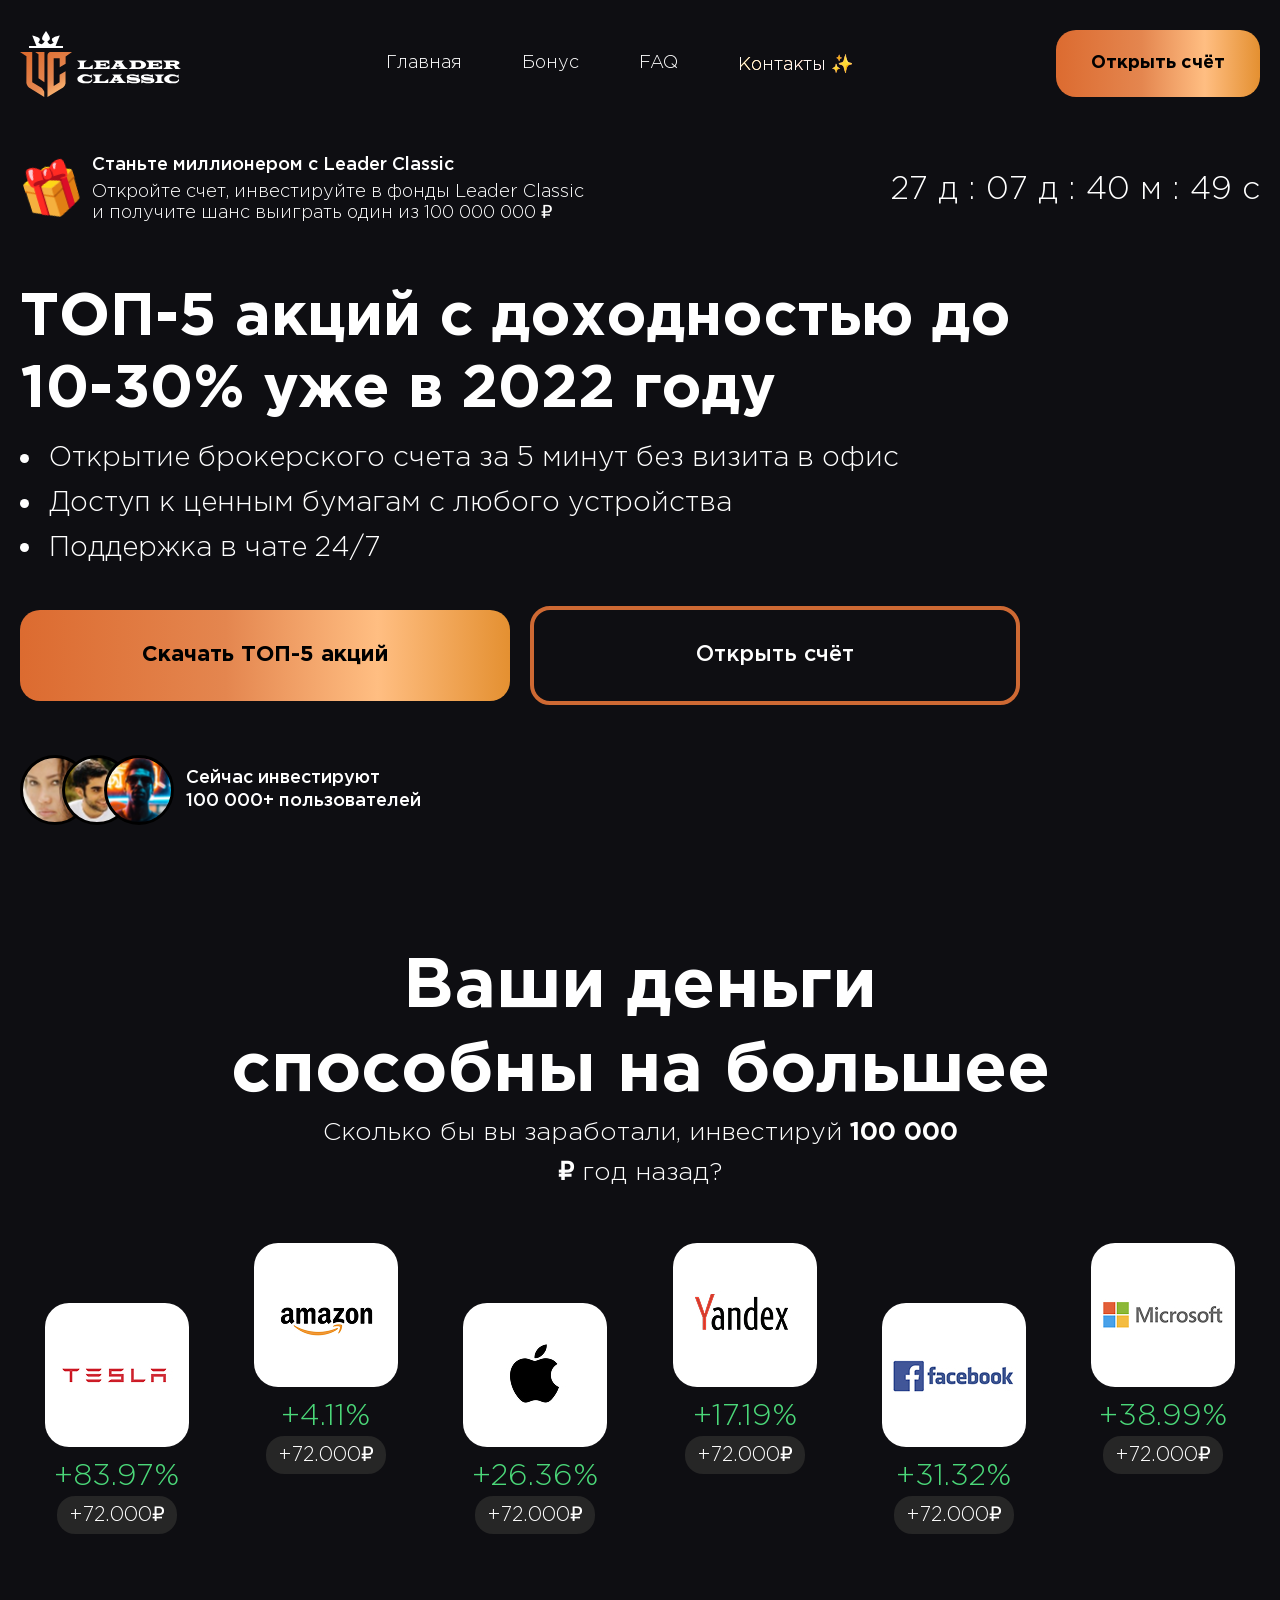
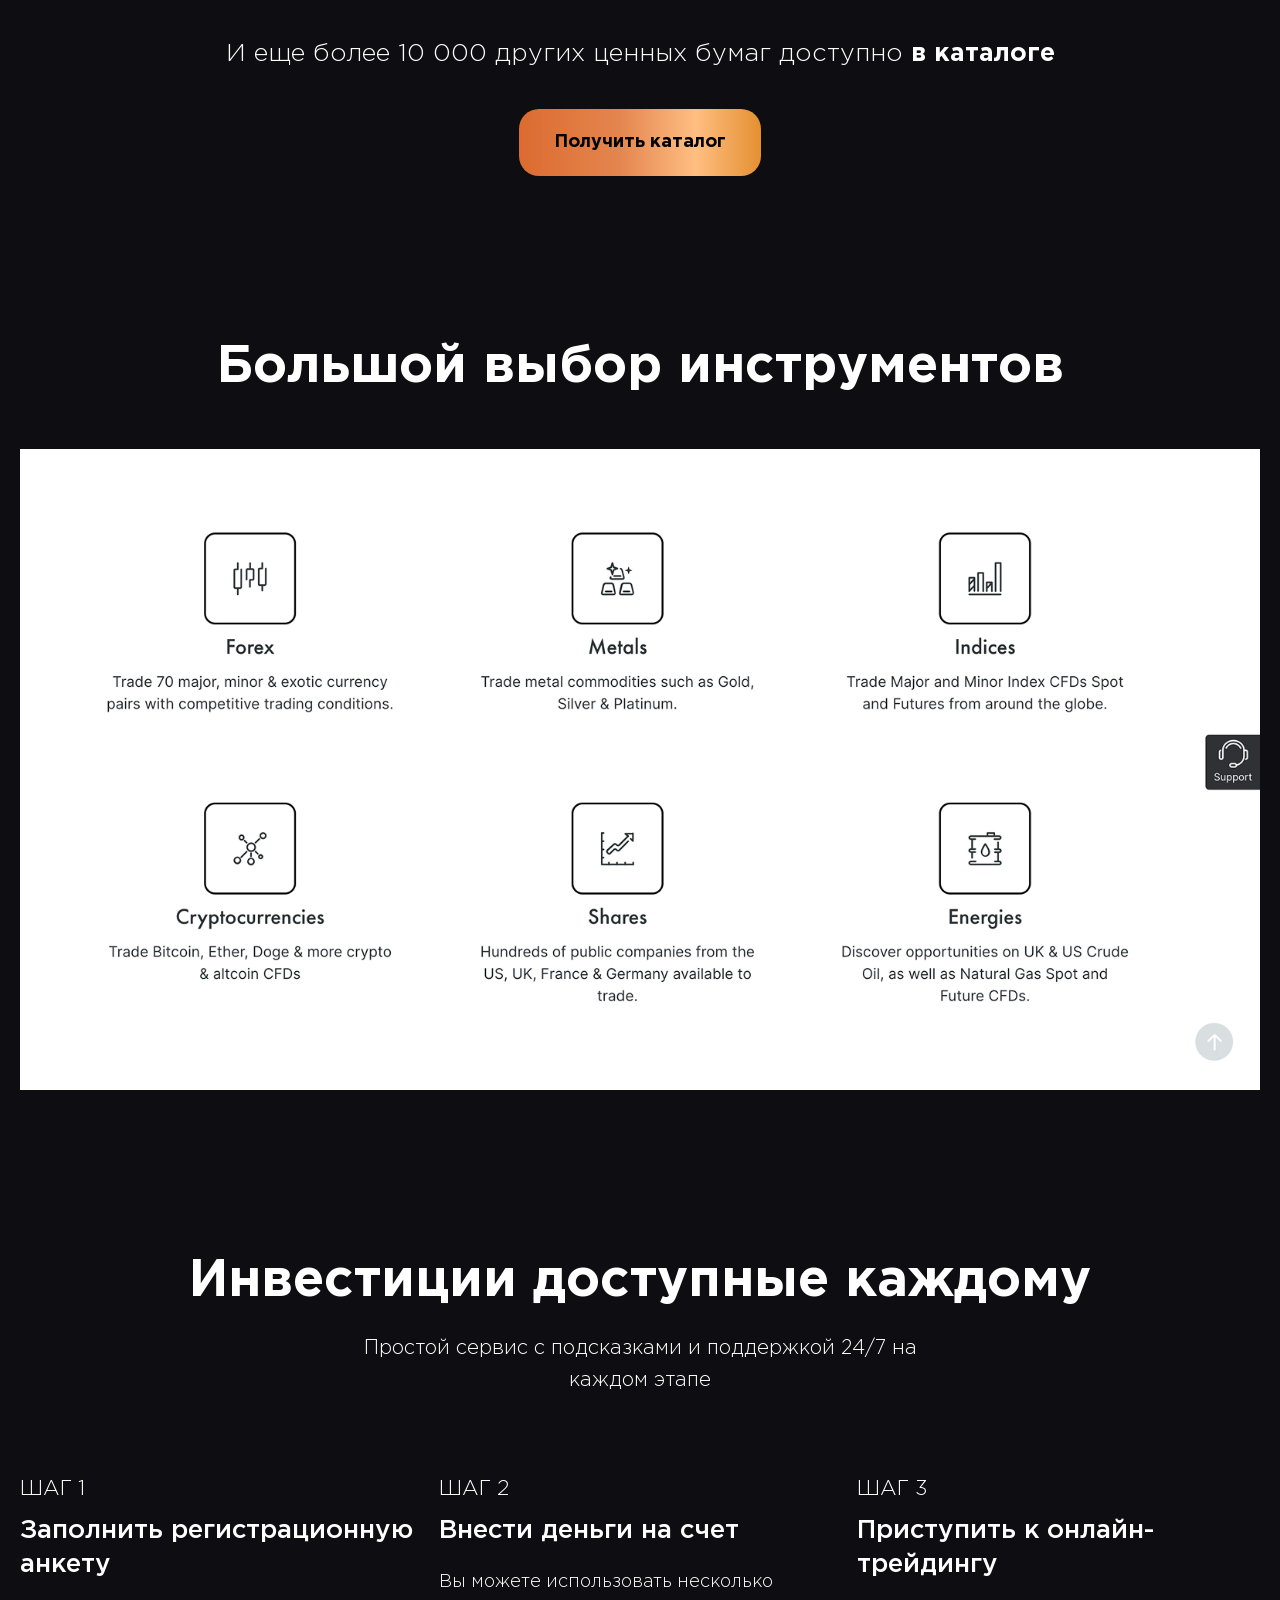
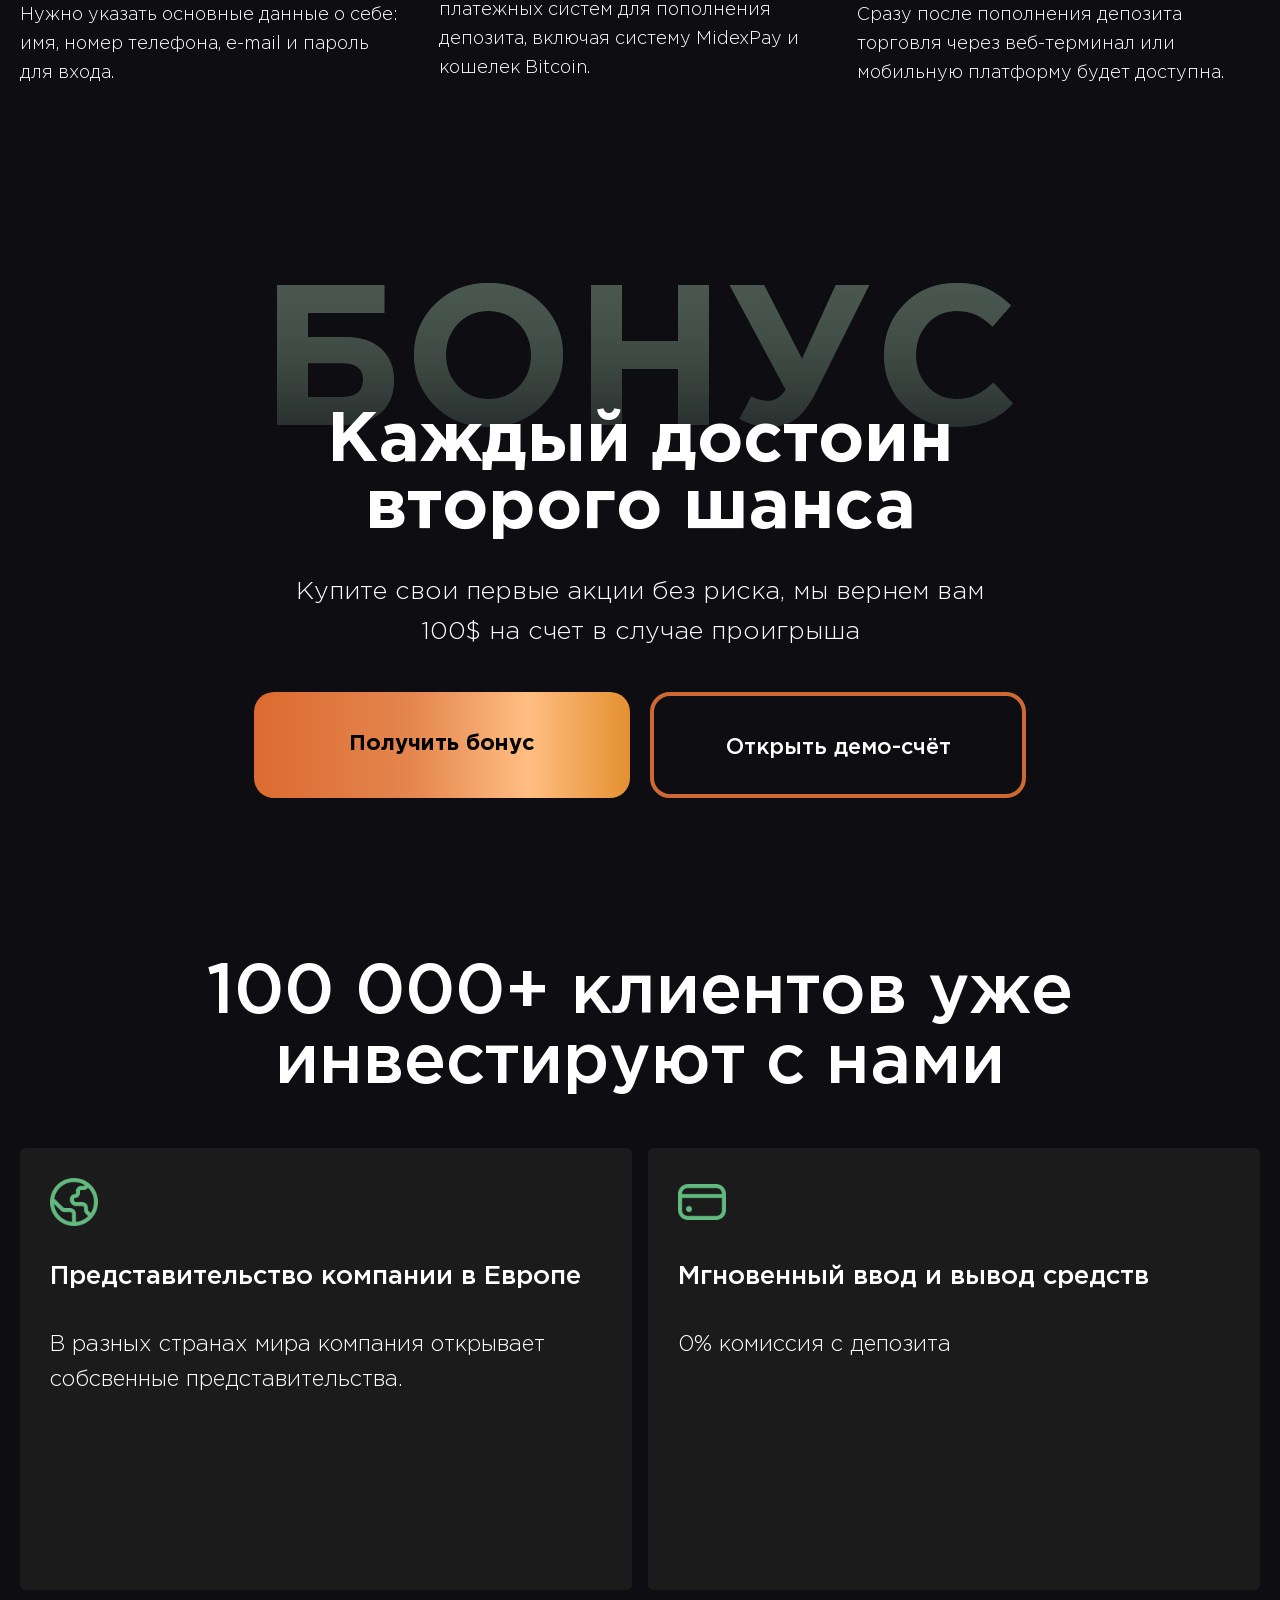
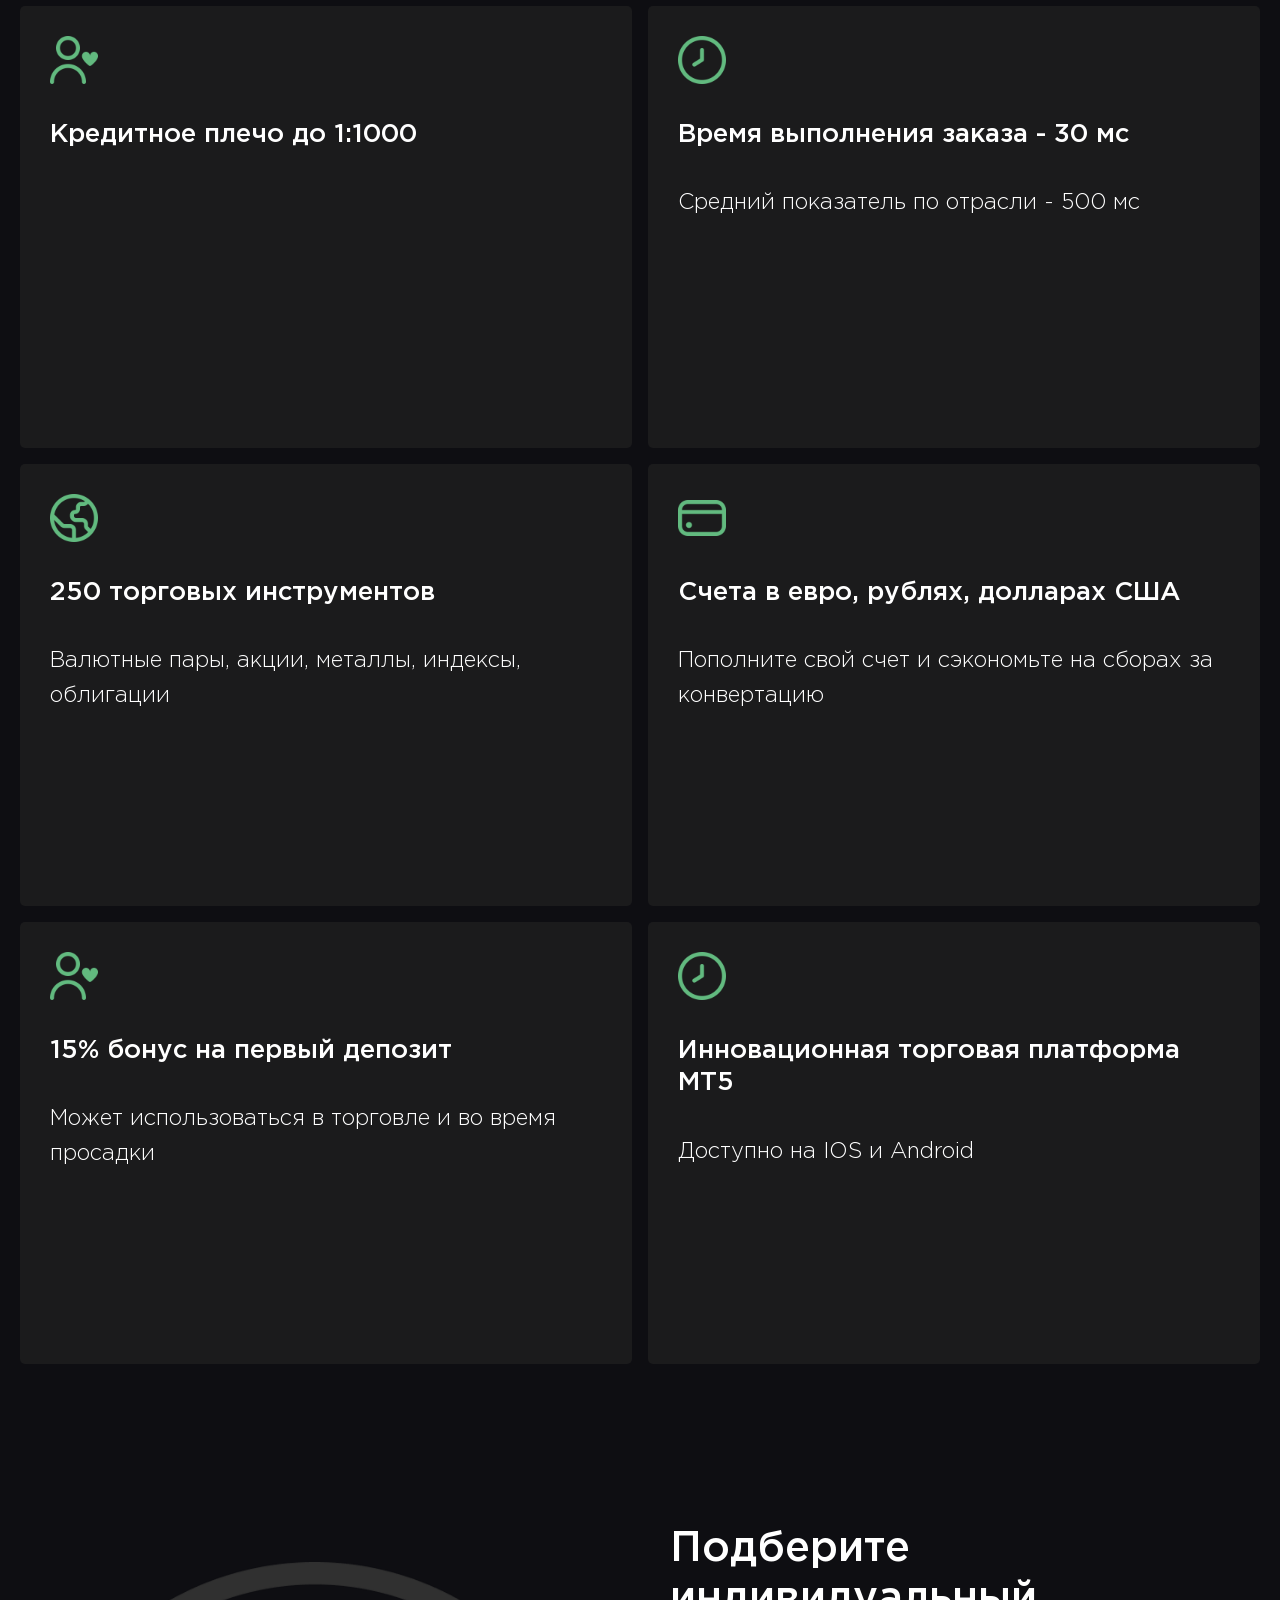
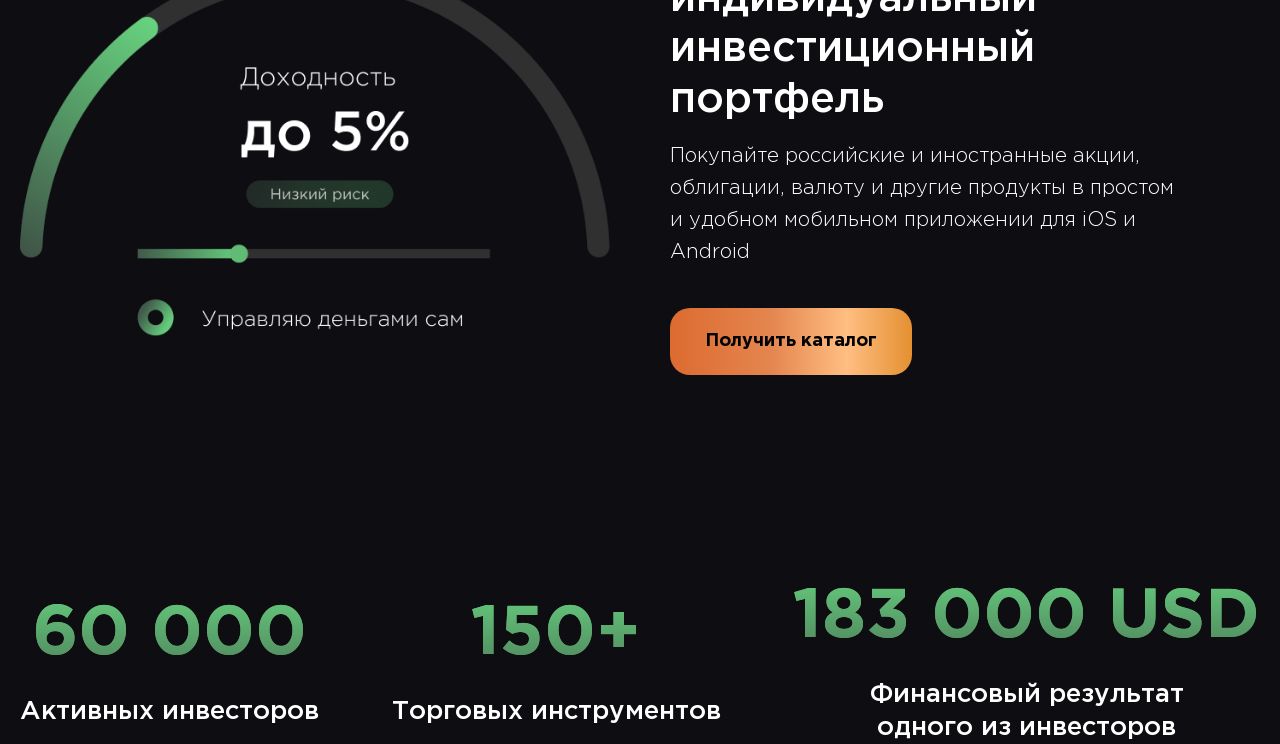
==== commit a53107b1: "n commit" ====
--- a/index.html
+++ b/index.html
@@ -5,6 +5,7 @@
     <meta name="viewport" content="width=device-width, initial-scale=1.0">
     <link rel="stylesheet" href="./css/reset.css">
     <link rel="stylesheet" href="./css/style.css">
+    <link rel="stylesheet" href="./css/media.css">
     <title>Leader Classic</title>
 </head>
 <body>
@@ -15,23 +16,26 @@
                     <a href="/" class="header-left__logo">
                         <img src="./assets/img/Header/logo.svg" alt="Лого">
                     </a>
-                    <div class="header-left__lang">
-                        <img src="./assets/img/Header/ru_lang.svg" alt="RU">
-                        <span>
-                            RU
-                            <img src="./assets/img/Header/down_arrow.svg" alt="Стрелка">
-                        </span>
-                    </div>
                 </div>
                 <div class="header__nav">
                     <ul class="header__list">
-                        <li class="header__item">Тарифы</li>
-                        <li class="header__item">Бонус</li>
-                        <li class="header__item">Тарифы</li>
-                        <li class="header__item accent">Контакты ✨</li>
+                        <li class="header__item">
+                            <a href="#main">Главная</a>
+                        </li>
+                        <li class="header__item">
+                            <a href="#bonus">Бонус</a>
+                        </li>
+                        <li class="header__item">
+                            <a href="#faq">FAQ</a>
+                        </li>
+                        <li class="header__item accent">
+                            <a href="#footer">Контакты ✨</a>
+                        </li>
                     </ul>
                 </div>
-                <button class="header__btn btn">Открыть счёт</button>
+                <button class="header__btn btn">
+                    <a href="#request">Открыть счёт</a>
+                </button>
             </div>
         </div>
     </header>
@@ -51,7 +55,7 @@
             </div>
         </div>
     </section>
-    <section class="hero-section">
+    <section class="hero-section" id="main">
         <div class="container">
             <div class="hero__inner">
                 <h1 class="hero__title">ТОП-5 акций с доходностью до 10-30% уже в 2022 году</h1>
@@ -61,8 +65,10 @@
                     <li class="hero__text">Поддержка в чате 24/7</li>
                 </ul>
                 <div class="hero__btns">
-                    <button class="hero__download-btn btn">Скачать ТОП-5 акций</button>
-                    <button class="hero__open-btn border-btn">Открыть счёт</button>
+                    <button class="hero__btn hero__download-btn btn">Скачать ТОП-5 акций</button>
+                    <button class="hero__btn hero__open-btn border-btn">
+                        <a href="#request">Открыть счёт</a>
+                    </button>
                 </div>
                 <div class="hero-bottom">
                     <ul class="hero-bottom__list">
@@ -165,15 +171,19 @@
             </ul>
         </div>
     </section>
-    <section class="bonus-section">
+    <section class="bonus-section" id="bonus">
         <div class="container">
             <div class="bonus__inner">
                 <h3 class="bonus__suptitle">БОНУС</h3>
                 <h2 class="bonus__title">Каждый достоин второго шанса</h2>
                 <p class="bonus__text">Купите свои первые акции без риска, мы вернем вам 100$ на счет в случае проигрыша</p>
                 <div class="bonus__btns">
-                    <button class="bonus__get-btn btn">Получить бонус</button>
-                    <button class="bonus__open-btn border-btn">Открыть демо-счёт</button>
+                    <button class="bonus__btn bonus__get-btn btn">
+                        <a href="#request">Получить бонус</a>
+                    </button>
+                    <button class="bonus__btn bonus__open-btn border-btn">
+                        <a href="#request">Открыть демо-счёт</a>
+                    </button>
                 </div>
             </div>
         </div>
@@ -186,49 +196,41 @@
                     <img class="advantages__item-img" src="./assets/img/Advantages/1.svg" alt="Представительство компании в Европе">
                     <h3 class="advantages__item-title">Представительство компании в Европе</h3>
                     <p class="advantages__item-text">В разных странах мира компания открывает собсвенные представительства.</p>
-                    <button class="advantages__item-btn">Подробнее →</button>
                 </li>
                 <li class="advantages__item">
                     <img class="advantages__item-img" src="./assets/img/Advantages/2.svg" alt="Мгновенный ввод и вывод средств">
                     <h3 class="advantages__item-title">Мгновенный ввод и вывод средств</h3>
                     <p class="advantages__item-text">0% комиссия с депозита</p>
-                    <button class="advantages__item-btn">Подробнее →</button>
                 </li>
                 <li class="advantages__item">
                     <img class="advantages__item-img" src="./assets/img/Advantages/3.svg" alt="Кредитное плечо до 1:1000">
                     <h3 class="advantages__item-title">Кредитное плечо до 1:1000</h3>
                     <p class="advantages__item-text"></p>
-                    <button class="advantages__item-btn">Подробнее →</button>
                 </li>
                 <li class="advantages__item">
                     <img class="advantages__item-img" src="./assets/img/Advantages/4.svg" alt="Время выполнения заказа - 30 мс">
                     <h3 class="advantages__item-title">Время выполнения заказа - 30 мс</h3>
                     <p class="advantages__item-text">Средний показатель по отрасли - 500 мс</p>
-                    <button class="advantages__item-btn">Подробнее →</button>
                 </li>
                 <li class="advantages__item">
                     <img class="advantages__item-img" src="./assets/img/Advantages/1.svg" alt="250 торговых инструментов">
                     <h3 class="advantages__item-title">250 торговых инструментов</h3>
                     <p class="advantages__item-text">Валютные пары, акции, металлы, индексы, облигации</p>
-                    <button class="advantages__item-btn">Подробнее →</button>
                 </li>
                 <li class="advantages__item">
                     <img class="advantages__item-img" src="./assets/img/Advantages/2.svg" alt="Счета в евро, рублях, долларах США">
                     <h3 class="advantages__item-title">Счета в евро, рублях, долларах США</h3>
                     <p class="advantages__item-text">Пополните свой счет и сэкономьте на сборах за конвертацию</p>
-                    <button class="advantages__item-btn">Подробнее →</button>
                 </li>
                 <li class="advantages__item">
                     <img class="advantages__item-img" src="./assets/img/Advantages/3.svg" alt="15% бонус на первый депозит">
                     <h3 class="advantages__item-title">15% бонус на первый депозит</h3>
                     <p class="advantages__item-text">Может использоваться в торговле и во время просадки</p>
-                    <button class="advantages__item-btn">Подробнее →</button>
                 </li>
                 <li class="advantages__item">
                     <img class="advantages__item-img" src="./assets/img/Advantages/4.svg" alt="Инновационная торговая платформа МТ5">
                     <h3 class="advantages__item-title">Инновационная торговая платформа МТ5</h3>
                     <p class="advantages__item-text">Доступно на IOS и Android</p>
-                    <button class="advantages__item-btn">Подробнее →</button>
                 </li>
             </ul>
         </div>
@@ -237,10 +239,12 @@
         <div class="container">
             <div class="portfolio__inner">
                 <img class="portfolio__img" src="./assets/img/Portfolio/img.png" alt="Картинка">
-                <div class="portfolio__content">
-                    <h2 class="portfolio__title">Подберите индивидуальный инвестиционный портфель</h2>
-                    <p class="portfolio__text">Покупайте российские и иностранные акции, облигации, валюту и другие продукты в простом и удобном мобильном приложении для iOS и Android</p>
-                    <button class="portfolio__btn btn">Получить портфель</button>
+                <div class="portfolio__wrapper">
+                    <div class="portfolio__content">
+                        <h2 class="portfolio__title">Подберите индивидуальный инвестиционный портфель</h2>
+                        <p class="portfolio__text">Покупайте российские и иностранные акции, облигации, валюту и другие продукты в простом и удобном мобильном приложении для iOS и Android</p>
+                        <button class="portfolio__btn btn">Получить каталог</button>
+                    </div>
                 </div>
             </div>
         </div>
@@ -263,7 +267,7 @@
             </ul>
         </div>
     </section>
-    <section class="devices-section">
+    <!-- <section class="devices-section">
         <div class="container">
             <div class="devices__inner">
                 <div class="devices__top">
@@ -278,8 +282,8 @@
             </div>
             <img class="devices__bottom-img" src="./assets/img/Cards/img_2.jpg" alt="Режимы">
         </div>
-    </section>
-    <section class="phone-section">
+    </section> -->
+    <!-- <section class="phone-section">
         <div class="container">
             <div class="phone__inner">
                 <img class="phone__img" src="./assets/img/Phone/img.png" alt="Телефоны">
@@ -299,8 +303,8 @@
                 </div>
             </div>
         </div>
-    </section>
-    <section class="faq-section">
+    </section> -->
+    <!-- <section class="faq-section" id="faq">
         <div class="container">
             <div class="faq__inner">
                 <div class="faq-left">
@@ -372,8 +376,8 @@
                 </ul>
             </div>
         </div>
-    </section>
-    <section class="request-section">
+    </section> -->
+    <!-- <section class="request-section" id="request">
         <div class="container">
             <h2 class="request__title">Оставьте заявку на открытие счёта</h2>
             <ul class="request__list">
@@ -408,8 +412,8 @@
                 <button class="request-form__btn btn">Оставить заявку</button>
             </form>
         </div>
-    </section>
-    <footer class="footer">
+    </section> -->
+    <!-- <footer class="footer" id="footer">
         <div class="container">
             <div class="footer__inner">
                 <div class="footer-left">
@@ -441,7 +445,58 @@
                 </div>
             </div>
         </div>
-    </footer>
+    </footer> -->
+
+    <div class="catalog-modal modal">
+        <div class="catalog-modal__box modal__box">
+            <div class="catalog-modal__success modal-success">
+                <h2 class="catalog-modal__success-title modal-success__title">Заявка отправлена!</h2>
+                <p class="catalog-modal__success-text modal-success__text">Каталог отправлен на {email}</p>
+            </div>
+
+            <div class="catalog-modal__main">
+                <h2 class="catalog-modal__title modal__title">Получить каталог</h2>
+                <p class="catalog-modal__text modal__text">Оставьте заявку для получения подарка</p>
+
+                <form class="catalog-modal__form modal-form">
+                    <input class="catalog-modal__input modal-form__input" type="text" placeholder="Имя Фамилия">
+                    <input class="catalog-modal__input modal-form__input" type="email" placeholder="Почта">
+                    <input class="catalog-modal__input modal-form__input" type="text" placeholder="+7 999 999 99 99">
+                    <span class="catalog-modal__error modal-form__error">Заполните все поля!</span>
+                    <button class="catalog-modal__submit-btn modal-form__btn btn">Оставить заявку</button>
+                </form>
+            </div>
+
+            <button class="catalog-modal__close-btn modal__close-btn">
+                <img src="./assets/img/cross.svg" alt="Закрыть">
+            </button>
+        </div>
+    </div>
+    <div class="consult-modal modal">
+        <div class="consult-modal__box modal__box">
+            <div class="consult-modal__success modal-success">
+                <h2 class="consult-modal__success-title modal-success__title">Заявка отправлена!</h2>
+                <p class="consult-modal__success-text modal-success__text">В ближайшее время с Вами свяжется наш менеджер для уточнения деталей</p>
+            </div>
+
+            <div class="consult-modal__main">
+                <h2 class="consult-modal__title modal__title">Получить консультацию</h2>
+                <p class="consult-modal__text modal__text">Оставьте заявку на бесплатную консультацию</p>
+
+                <form class="consult-modal__form modal-form">
+                    <input class="consult-modal__input modal-form__input" type="text" placeholder="Имя Фамилия">
+                    <input class="consult-modal__input modal-form__input" type="email" placeholder="Почта">
+                    <input class="consult-modal__input modal-form__input" type="text" placeholder="+7 999 999 99 99">
+                    <span class="consult-modal__error modal-form__error">Заполните все поля!</span>
+                    <button class="consult-modal__submit-btn modal-form__btn btn">Оставить заявку</button>
+                </form>
+            </div>
+
+            <button class="consult-modal__close-btn modal__close-btn">
+                <img src="./assets/img/cross.svg" alt="Закрыть">
+            </button>
+        </div>
+    </div>
 
     <script src="./main.js"></script>
 </body>
--- a/css/style.css
+++ b/css/style.css
@@ -38,6 +38,10 @@
     margin: 0 auto;
 }
 
+a {
+    color: #fff;
+}
+
 .btn {
     width: fit-content;
     font-weight: 700;
@@ -55,8 +59,17 @@
     border: 4px solid #CE6933;
 }
 
+.btn > a {
+    color: #000;
+}
+
 .none {
     display: none;
+}
+
+.hidden {
+    visibility: hidden;
+    opacity: 0;
 }
 
 /* Header */
@@ -82,34 +95,10 @@
     height: 66px;
 }
 
-.header-left__lang {
-    display: flex;
-    align-items: center;
-    gap: 6px;
-}
-
-.header-left__lang > img {
-    width: 23px;
-    height: 23px;
-}
-
-.header-left__lang > span {
-    display: flex;
-    align-items: center;
-    gap: 3px;
-    text-transform: uppercase;
-    cursor: pointer;
-}
-
-.header-left__lang > span > img {
-    width: 22px;
-    height: 22px;
-}
-
 .header__list {
     display: flex;
     align-items: center;
-    gap: 90px;
+    gap: 60px;
 }
 
 .header__item.accent {
@@ -200,15 +189,16 @@
 }
 
 .hero__btns {
-    display: flex;
+    display: grid;
+    grid-template-columns: repeat(2, 1fr);
     align-items: center;
     gap: 20px;
     margin-bottom: 50px;
 }
 
-.hero__download-btn, .hero__open-btn {
-    width: 380px;
-    height: 106px;
+.hero__btn {
+    width: 100%;
+    padding: 35px;
     font-size: 22px;
 }
 
@@ -225,11 +215,15 @@
 
 .hero-bottom__item > img {
     width: 70px;
+    min-width: 70px;
+    max-width: 70px;
     height: 70px;
+    min-height: 70px;
+    max-height: 70px;
 }
 
 .hero-bottom__item:nth-child(2), .hero-bottom__item:nth-child(3) {
-    padding-left: -28px;
+    margin-left: -28px;
 }
 
 .hero-bottom__text {
@@ -262,7 +256,8 @@
 }
 
 .profitability__list {
-    display: flex;
+    display: grid;
+    grid-template-columns: repeat(6, 1fr);
     justify-content: space-between;
     gap: 16px;
     margin-bottom: 100px;
@@ -351,7 +346,8 @@
 }
 
 .instruction__list {
-    display: flex;
+    display: grid;
+    grid-template-columns: repeat(3, 1fr);
     justify-content: space-between;
     gap: 16px;
 }
@@ -384,8 +380,8 @@
 
 .instruction__item-number {
     position: absolute;
-    top: -66px;
-    right: -65px;
+    top: 0px;
+    right: 0px;
     font-size: 300px;
     font-weight: 700;
     line-height: 120%;
@@ -450,7 +446,7 @@
     line-height: 160%;
 }
 
-.bonus__get-btn, .bonus__open-btn {
+.bonus__btn {
     width: 376px;
     height: 106px;
 }
@@ -504,32 +500,34 @@
     margin-bottom: 12px;
 }
 
-.advantages__item-btn {
-    margin-top: auto;
-    line-height: 160%;
-    text-align: right;
-}
-
 /* Portfolio */
 .portfolio-section {
     padding-top: 140px;
 }
 
 .portfolio__inner {
-    display: flex;
-    justify-content: space-between;
-    align-items: center;
-    gap: 24px;
+    display: grid;
+    grid-template-columns: repeat(2, 1fr);
+    align-items: center;
+    gap: 300px;
 }
 
 .portfolio__img {
-    width: 900px;
-    height: 800px;
+    width: 100%;
+    height: auto;
+}
+
+.portfolio__wrapper {
+    display: flex;
+    flex-direction: column;
+    justify-content: flex-end;
+    align-items: flex-end;
 }
 
 .portfolio__content {
     display: flex;
     flex-direction: column;
+    width: fit-content;
 }
 
 .portfolio__title {
@@ -821,6 +819,7 @@
     padding: 30px;
     font-size: 22px;
     line-height: 160%;
+    color: #fff;
 }
 
 .request-form__btn {
@@ -898,4 +897,116 @@
     font-weight: 500;
     line-height: 160%;
     padding: 20px 40px;
+}
+
+/* Modal */
+.modal {
+    position: fixed;
+    left: 0;
+    top: 0;
+    display: flex;
+    justify-content: center;
+    align-items: center;
+    width: 100%;
+    height: 100vh;
+    z-index: 100;
+    background-color: rgba(0, 0, 0, 0.3);
+    overflow-y: auto;
+    visibility: hidden;
+    opacity: 0;
+    transition: opacity 0.4s, visibility 0.4s;
+}
+
+.modal__box {
+    position: relative;
+    width: 100%;
+    max-width: 800px;
+    margin: 30px 15px;
+    padding: 45px;
+    z-index: 1;
+    background-color: #fff;
+    border-radius: 20px;
+    color: #000;
+    transform: scale(0);
+    transition: transform 0.8s;
+}
+
+.modal__close-btn {
+    position: absolute;
+    top: 45px;
+    right: 45px;
+}
+
+.modal__title {
+    font-size: 32px;
+    font-weight: 700;
+    text-align: center;
+    margin-bottom: 20px;
+}
+
+.modal__text {
+    margin-bottom: 30px;
+    text-align: center;
+}
+
+.modal-form {
+    display: flex;
+    flex-direction: column;
+    gap: 24px;
+    width: 100%;
+}
+
+.modal-form__input {
+    color: rgba(255, 255, 255, 0.8);
+    background-color: #202020;
+    border: 3px solid rgba(255, 255, 255, 0.3);
+    border-radius: 20px;
+    padding: 20px;
+    font-size: 20px;
+    line-height: 160%;
+}
+
+.modal-form__btn {
+    width: 100%;
+    font-size: 22px;
+    line-height: 160%;
+    padding: 20px;
+}
+
+.modal-success {
+    transition: all 0.4s;
+}
+
+.modal-success__title {
+    font-size: 32px;
+    font-weight: 700;
+    margin-bottom: 20px;
+    text-align: center;
+    color: #23B90F;
+}
+
+.modal-success__text {
+    text-align: center;
+}
+
+.modal-form__error {
+    color: #DE0D0D;
+}
+
+/* Catalog-modal */
+.catalog-modal.open {
+    visibility: visible;
+    opacity: 1;
+}
+.catalog-modal.open .catalog-modal__box {
+    transform: scale(1);
+}
+
+/* Consult-modal */
+.consult-modal.open {
+    visibility: visible;
+    opacity: 1;
+}
+.consult-modal.open .consult-modal__box {
+    transform: scale(1);
 }
--- a/css/media.css
+++ b/css/media.css
@@ -0,0 +1,634 @@
+@media (max-width: 1440px) {
+    /* Ad-offer */
+    .ad-offer__text {
+        max-width: 500px;
+    }
+
+    /* Hero */
+    .hero__title {
+        font-size: 60px;
+    }
+
+    .hero__text {
+        font-size: 28px;
+    }
+
+    /* Tools */
+    .tools-section, .instruction-section, .bonus-section, .advantages-section, .portfolio-section {
+        padding-top: 160px;
+    }
+
+    .tools__title {
+        font-size: 52px;
+        margin-bottom: 50px;
+    }
+
+    /* Instruction */
+    .instruction__title {
+        font-size: 52px;
+        margin-bottom: 20px;
+    }
+
+    .instruction__text {
+        font-size: 20px;
+        margin-bottom: 80px;
+    }
+
+    .instruction__item {
+        flex-basis: 100%;
+    }
+
+    .instruction__item-title {
+        font-size: 26px;
+        margin: 10px 0 20px;
+    }
+
+    .instruction__item-text {
+        font-size: 18px;
+    }
+
+    .instruction__item-number {
+        display: none;
+    }
+
+    /* Advantages */
+    .advantages__title {
+        margin-bottom: 50px;
+    }
+
+    .advantages__list {
+        grid-template-columns: repeat(2, 1fr);
+        gap: 16px;
+    }
+
+    .advantages__item {
+        padding: 30px;
+    }
+
+    /* Portfolio */
+    .portfolio__inner {
+        gap: 60px;
+    }
+
+    .portfolio__title {
+        font-size: 42px;
+        margin-bottom: 15px;
+    }
+
+    .portfolio__text {
+        font-size: 20px;
+        margin-bottom: 40px;
+    }
+
+    .portfolio__img {
+        max-width: 600px;
+    }
+}
+
+@media (max-width: 960px) {
+    /* Header */
+    .header-left__logo > img {
+        width: 110px;
+    }
+
+    .header__list {
+        gap: 20px;
+    }
+
+    .header__btn {
+        padding: 15px 30px;
+        border-radius: 10px;
+    }
+
+    /* Ad-offer */
+    .ad-offer__text {
+        max-width: 440px;
+        font-size: 16px;
+    }
+
+    .ad-offer__time {
+        letter-spacing: 0%;
+        font-size: 26px;
+    }
+
+    .ad-offer__inner {
+        flex-wrap: wrap;
+        gap: 24px;
+    }
+
+    /* Hero */
+    .hero__title {
+        font-size: 52px;
+    }
+
+    .hero__texts {
+        margin-bottom: 24px;
+    }
+
+    .hero__text {
+        font-size: 22px;
+    }
+
+    /* Profitability */
+    .profitability__title {
+        font-size: 52px;
+        max-width: 700px;
+    }
+
+    .profitability__list {
+        grid-template-columns: repeat(3, 1fr);
+        gap: 24px;
+        margin-bottom: 40px;
+    }
+
+    .profitability__item:nth-child(odd) {
+        margin-top: 0;
+    }
+
+    .profitability__inscription {
+        margin-bottom: 20px;
+    }
+
+    /* Tools */
+    .tools-section, .instruction-section, .bonus-section, .advantages-section, .portfolio-section {
+        padding-top: 140px;
+    }
+
+    .tools__title {
+        font-size: 36px;
+        margin-bottom: 30px;
+    }
+
+    /* Instruction */
+    .instruction__title {
+        font-size: 46px;
+    }
+
+    .instruction__text {
+        font-size: 18px;
+        margin-bottom: 60px;
+    }
+
+    .instruction__list {
+        grid-template-columns: repeat(2, 1fr);
+        gap: 60px;
+    }
+
+    /* Bonus */
+    .bonus__suptitle {
+        font-size: 150px;
+        margin-bottom: -60px;
+    }
+
+    .bonus__title {
+        font-size: 52px;
+    }
+
+    .bonus__text {
+        font-size: 22px;
+        margin: 20px 0 30px;
+    }
+
+    .bonus__btn {
+        width: 350px;
+        height: 90px;
+        padding: 10px;
+    }
+
+    /* Advantages */
+    .advantages__title {
+        font-size: 52px;
+        margin-bottom: 30px;
+    }
+
+    /* Portfolio */
+    .portfolio__inner {
+        grid-template-columns: 1fr;
+        justify-content: center;
+        gap: 50px;
+    }
+
+    .portfolio__img {
+        display: none;
+    }
+
+    .portfolio__content {
+        align-items: center;
+    }
+
+    .portfolio__title, .portfolio__text {
+        text-align: center;
+    }
+
+    .portfolio__title {
+        margin-bottom: 10px;
+    }
+
+    .portfolio__text {
+        margin-bottom: 30px;
+    }
+}
+
+@media (max-width: 768px) {
+    /* Header */
+    .header__list {
+        display: none;
+    }
+
+    .header-left__logo > img {
+        width: 130px;
+    }
+
+    /* Hero */
+    .hero__title {
+        font-size: 44px;
+    }
+
+    .hero__text {
+        font-size: 18px;
+    }
+
+    .hero__btns {
+        grid-template-columns: 1fr;
+        gap: 15px;
+    }
+
+    .hero__btn {
+        padding: 25px;
+    }
+
+    /* Profitability */
+    .profitability__title {
+        font-size: 42px;
+    }
+
+    .profitability__text, .profitability__inscription {
+        font-size: 20px;
+    }
+
+    /* Instruction */
+    .instruction__title {
+        margin-bottom: 15px;
+    }
+
+    .instruction__text {
+        margin-bottom: 40px;
+    }
+
+    .instruction__list {
+        grid-template-columns: 1fr;
+        gap: 30px;
+    }
+
+    .instruction__item {
+        align-items: center;
+    }
+
+    .instruction__item-title {
+        margin: 8px 0 8px;
+        text-align: center;
+    }
+
+    .instruction__item-text {
+        text-align: center;
+    }
+
+    /* Bonus */
+    .bonus__suptitle {
+        font-size: 120px;
+        margin-bottom: -50px;
+    }
+
+    .bonus__title {
+        font-size: 46px;
+        max-width: 600px;
+    }
+
+    .bonus__text {
+        font-size: 20px;
+        margin: 10px 0 20px;
+    }
+
+    .bonus__btn {
+        width: 280px;
+        height: 75px;
+    }
+
+    /* Advantages */
+    .advantages__title {
+        font-size: 46px;
+        margin-bottom: 20px;
+    }
+
+    .advantages__list {
+        grid-template-columns: 1fr;
+    }
+
+    .advantages__item {
+        height: 400px;
+    }
+
+    /* Portfolio */
+    .portfolio__title {
+        font-size: 36px;
+    }
+
+    .portfolio__text {
+        font-size: 18px;
+        margin-bottom: 20px;
+    }
+}
+
+@media (max-width: 620px) {
+    /* Ad-offer */
+    .ad-offer__inner {
+        gap: 12px;
+    }
+
+    .ad-offer__present {
+        display: none;
+    }
+
+    /* Hero */
+    .hero__title {
+        font-size: 36px;
+    }
+
+    .hero__text {
+        font-size: 16px;
+    }
+
+    /* Profitability */
+    .profitability__title {
+        font-size: 36px;
+        margin-bottom: 15px;
+    }
+
+    .profitability__text, .profitability__inscription {
+        font-size: 18px;
+    }
+
+    .profitability__inscription {
+        margin-bottom: 20px;
+    }
+
+    .profitability__list {
+        grid-template-columns: repeat(2, 1fr);
+        margin-bottom: 60px;
+    }
+
+    /* Tools */
+    .tools-section, .instruction-section, .bonus-section {
+        padding-top: 60px;
+    }
+
+    .tools__title {
+        margin-bottom: 20px;
+    }
+
+    /* Instruction */
+    .instruction__title {
+        font-size: 36px;
+    }
+
+    /* Bonus */
+    .bonus__btns {
+        flex-direction: column;
+        width: 100%;
+    }
+
+    .bonus__btn {
+        width: 100%;
+        max-width: 100%;
+    }
+
+    /* Advantages */
+    .advantages__title {
+        font-size: 36px;
+    }
+
+    .advantages__item {
+        height: 360px;
+    }
+
+    /* Portfolio */
+    .portfolio__title {
+        font-size: 28px;
+        margin-bottom: 8px;
+    }
+
+    .portfolio__text {
+        font-size: 16px;
+        margin-bottom: 15px;
+    }
+}
+
+@media (max-width: 480px) {
+    /* Header */
+    .header-left__logo > img {
+        width: 110px;
+    }
+
+    .header__btn {
+        font-size: 16px;
+        font-weight: 600;
+    }
+
+    /* Ad-offer */
+    .ad-offer__title {
+        font-weight: 400;
+    }
+
+    .ad-offer__text {
+        font-size: 14px;
+    }
+
+    .ad-offer__time {
+        font-size: 20px;
+    }
+
+    /* Hero */
+    .hero__title {
+        font-size: 32px;
+    }
+
+    .hero__texts {
+        font-size: 14px;
+        margin-bottom: 15px;
+        gap: 10px;
+    }
+
+    .hero__btn {
+        padding: 20px;
+    }
+
+    .hero-bottom__item > img {
+        width: 60px;
+        min-width: 60px;
+        max-width: 60px;
+        height: 60px;
+        min-height: 60px;
+        max-height: 60px;
+    }
+
+    .hero-bottom__text {
+        font-size: 14px;
+        font-weight: 300;
+        line-height: 140%;
+    }
+
+    .hero-bottom__item:nth-child(2), .hero-bottom__item:nth-child(3) {
+        margin-left: -40px;
+    }
+
+    /* Profitability */
+    .profitability__title {
+        font-size: 32px;
+        margin-bottom: 10px;
+    }
+
+    .profitability__text, .profitability__inscription {
+        font-size: 16px;
+        margin-bottom: 20px;
+    }
+
+    /* Tools */
+    .tools__title {
+        font-size: 32px;
+        margin-bottom: 10px;
+    }
+
+    /* Instruction */
+    .instruction__title {
+        font-size: 32px;
+    }
+
+    .instruction__text {
+        font-size: 16px;
+    }
+
+    .instruction__item-title {
+        font-size: 20px;
+    }
+
+    .instruction__item-text {
+        font-size: 16px;
+    }
+
+    /* Bonus */
+    .bonus__suptitle {
+        font-size: 90px;
+        margin-bottom: -40px;
+    }
+
+    .bonus__title {
+        font-size: 36px;
+    }
+
+    .bonus__text {
+        font-size: 16px;
+    }
+
+    .bonus__btn {
+        height: 70px;
+    }
+
+    /* Advantages */
+    .advantages__title {
+        font-size: 32px;
+    }
+
+    .advantages__item {
+        padding: 20px;
+    }
+
+    /* Portfolio */
+    .portfolio__title {
+        font-size: 24px;
+    }
+
+    .portfolio__text {
+        font-size: 14px;
+        margin-bottom: 12px;
+    }
+
+    .portfolio__btn {
+        font-size: 16px;
+    }
+}
+
+@media (max-width: 400px) {
+    /* Profitability */
+    .profitability__title {
+        font-size: 26px;
+    }
+
+    .profitability__text, .profitability__inscription {
+        font-size: 14px;
+        margin-bottom: 10px;
+    }
+
+    .profitability__list {
+        grid-template-columns: 1fr;
+        margin-bottom: 40px;
+        gap: 15px;
+    }
+
+    /* Instruction */
+    .instruction__title {
+        font-size: 26px;
+        margin-bottom: 10px;
+    }
+
+    .instruction__text {
+        margin-bottom: 25px;
+    }
+
+    .instruction__list {
+        gap: 15px;
+    }
+
+    .instruction__item-title {
+        font-size: 18px;
+    }
+
+    .instruction__item-text {
+        font-size: 14px;
+    }
+
+    /* Bonus */
+    .bonus__suptitle {
+        font-size: 80px;
+    }
+
+    .bonus__title {
+        font-size: 26px;
+    }
+
+    .bonus__text {
+        font-size: 14px;
+    }
+
+    .bonus__btns {
+        gap: 10px;
+    }
+
+    .bonus__btn {
+        font-size: 18px;
+        height: 65px;
+    }
+
+    /* Advantages */
+    .advantages__title {
+        font-size: 26px;
+    }
+
+    /* Portfolio */
+    .portfolio__title {
+        font-size: 22px;
+    }
+
+    .portfolio__text {
+        font-size: 12px;
+    }
+}
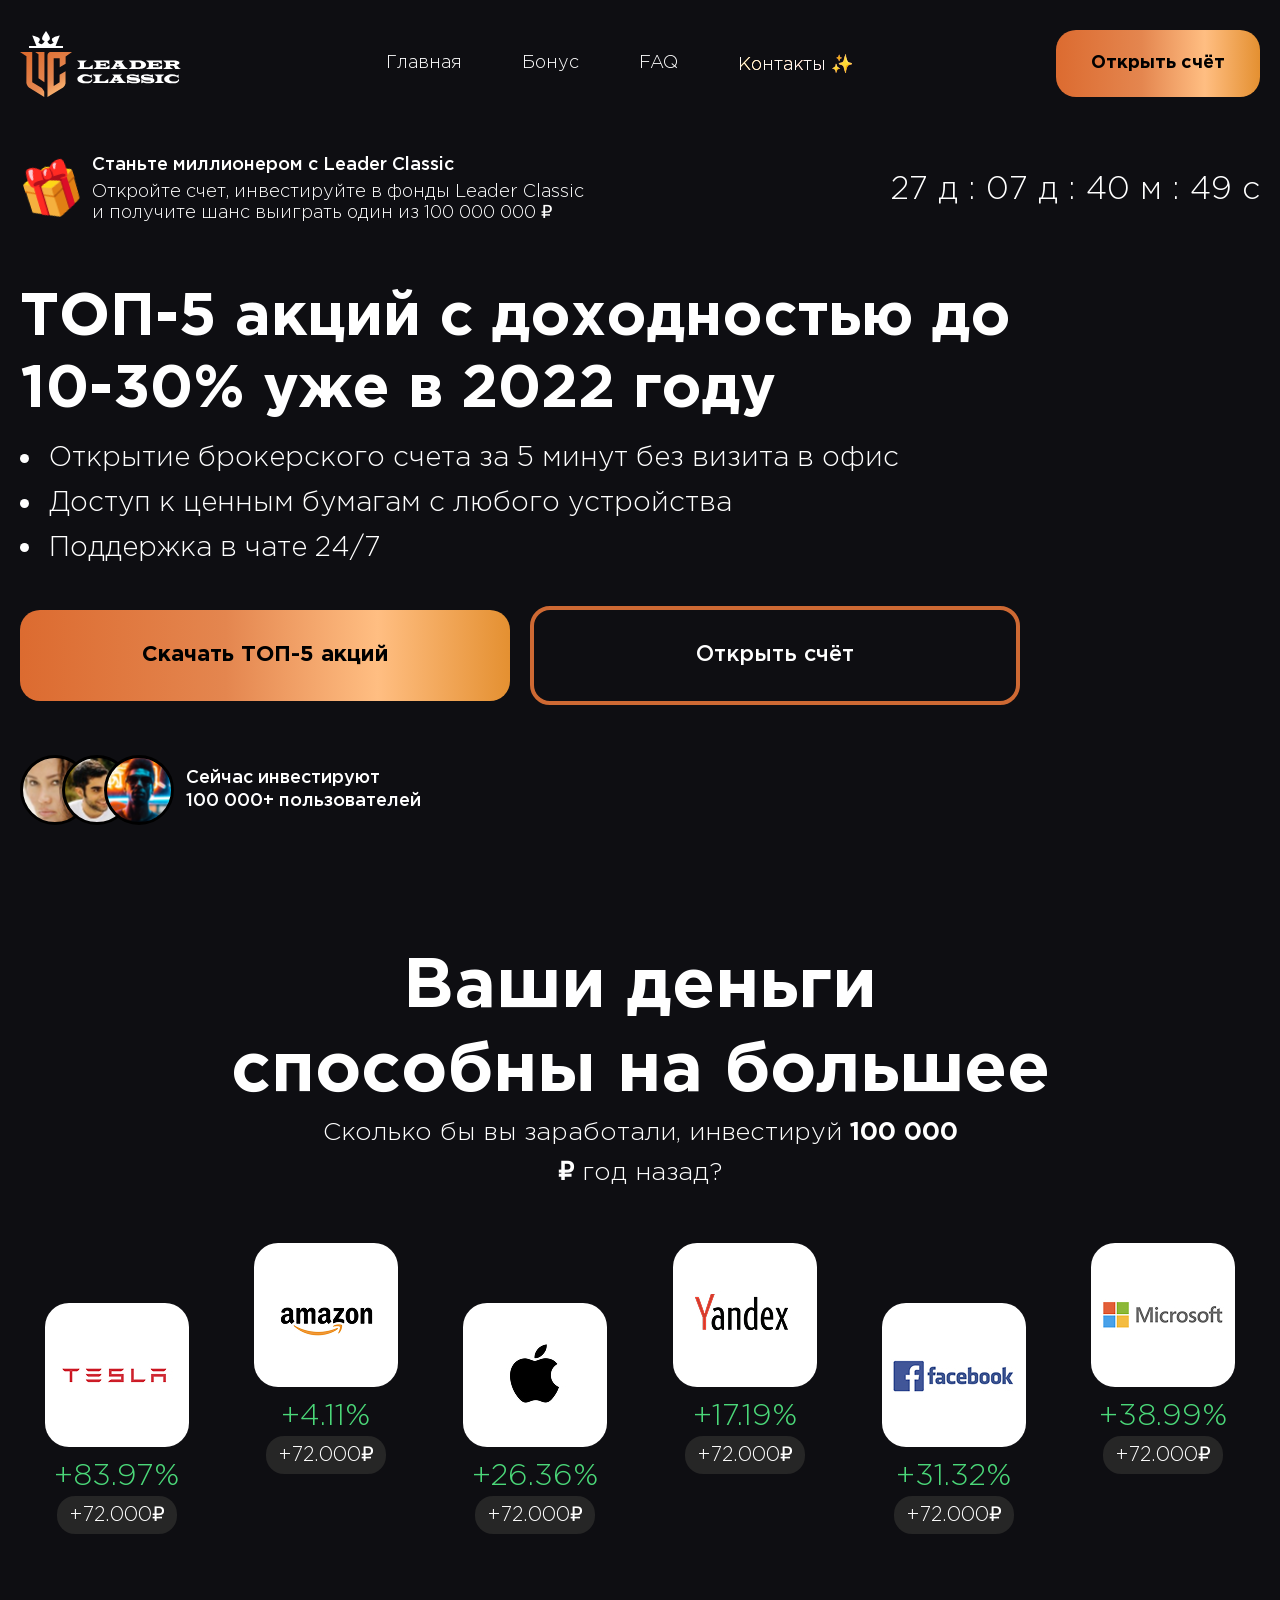
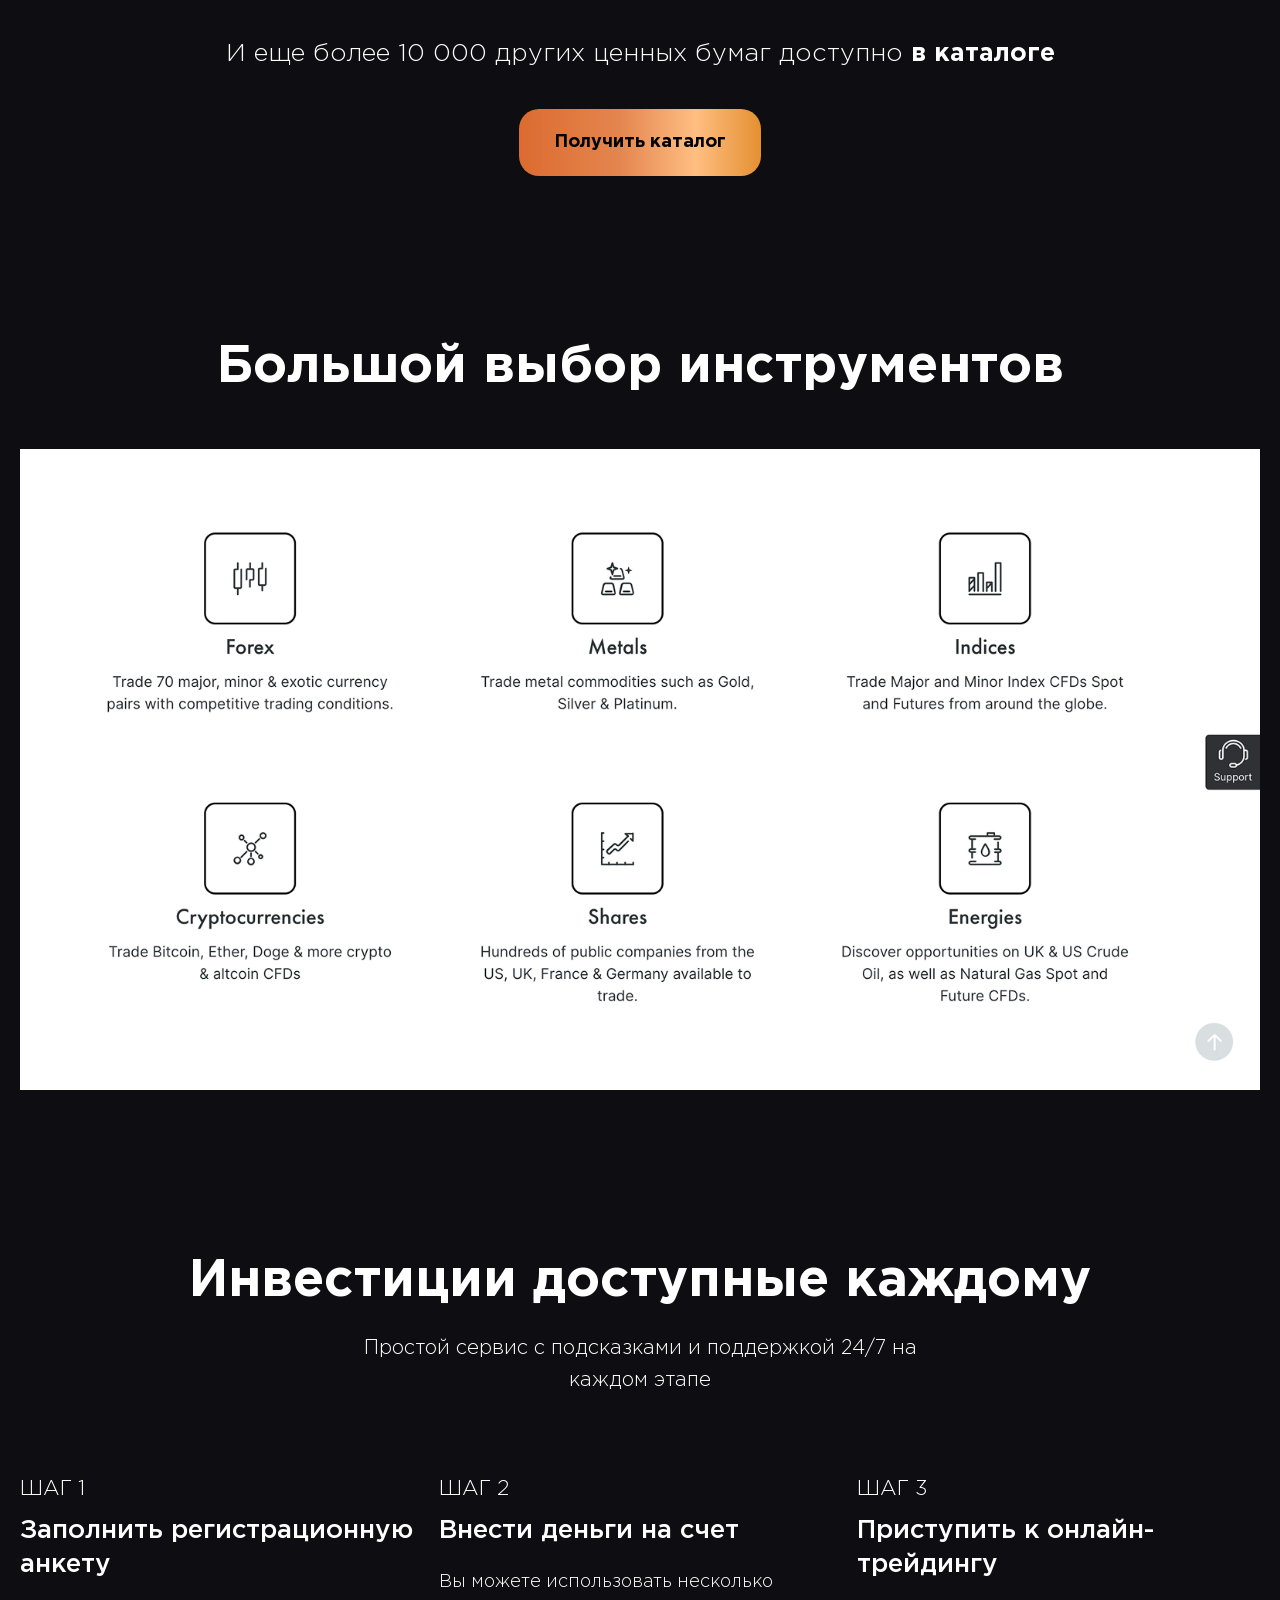
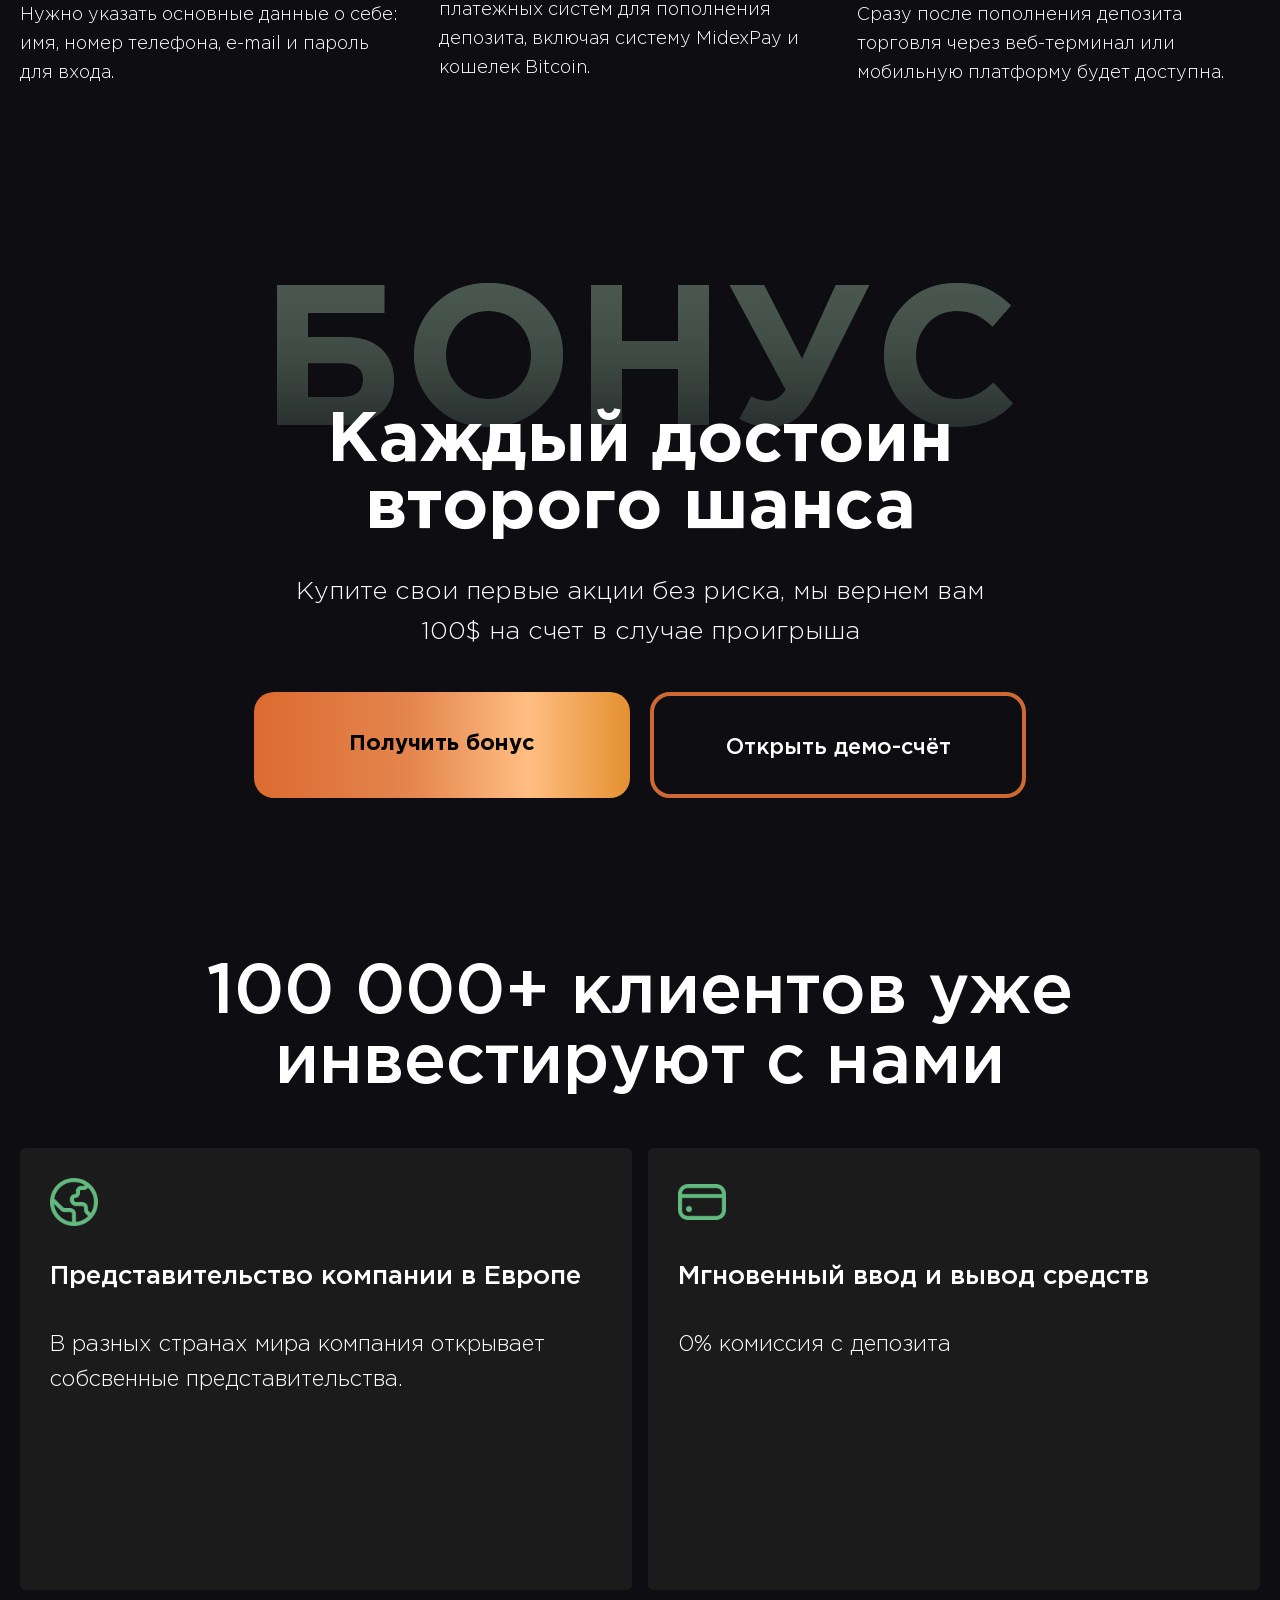
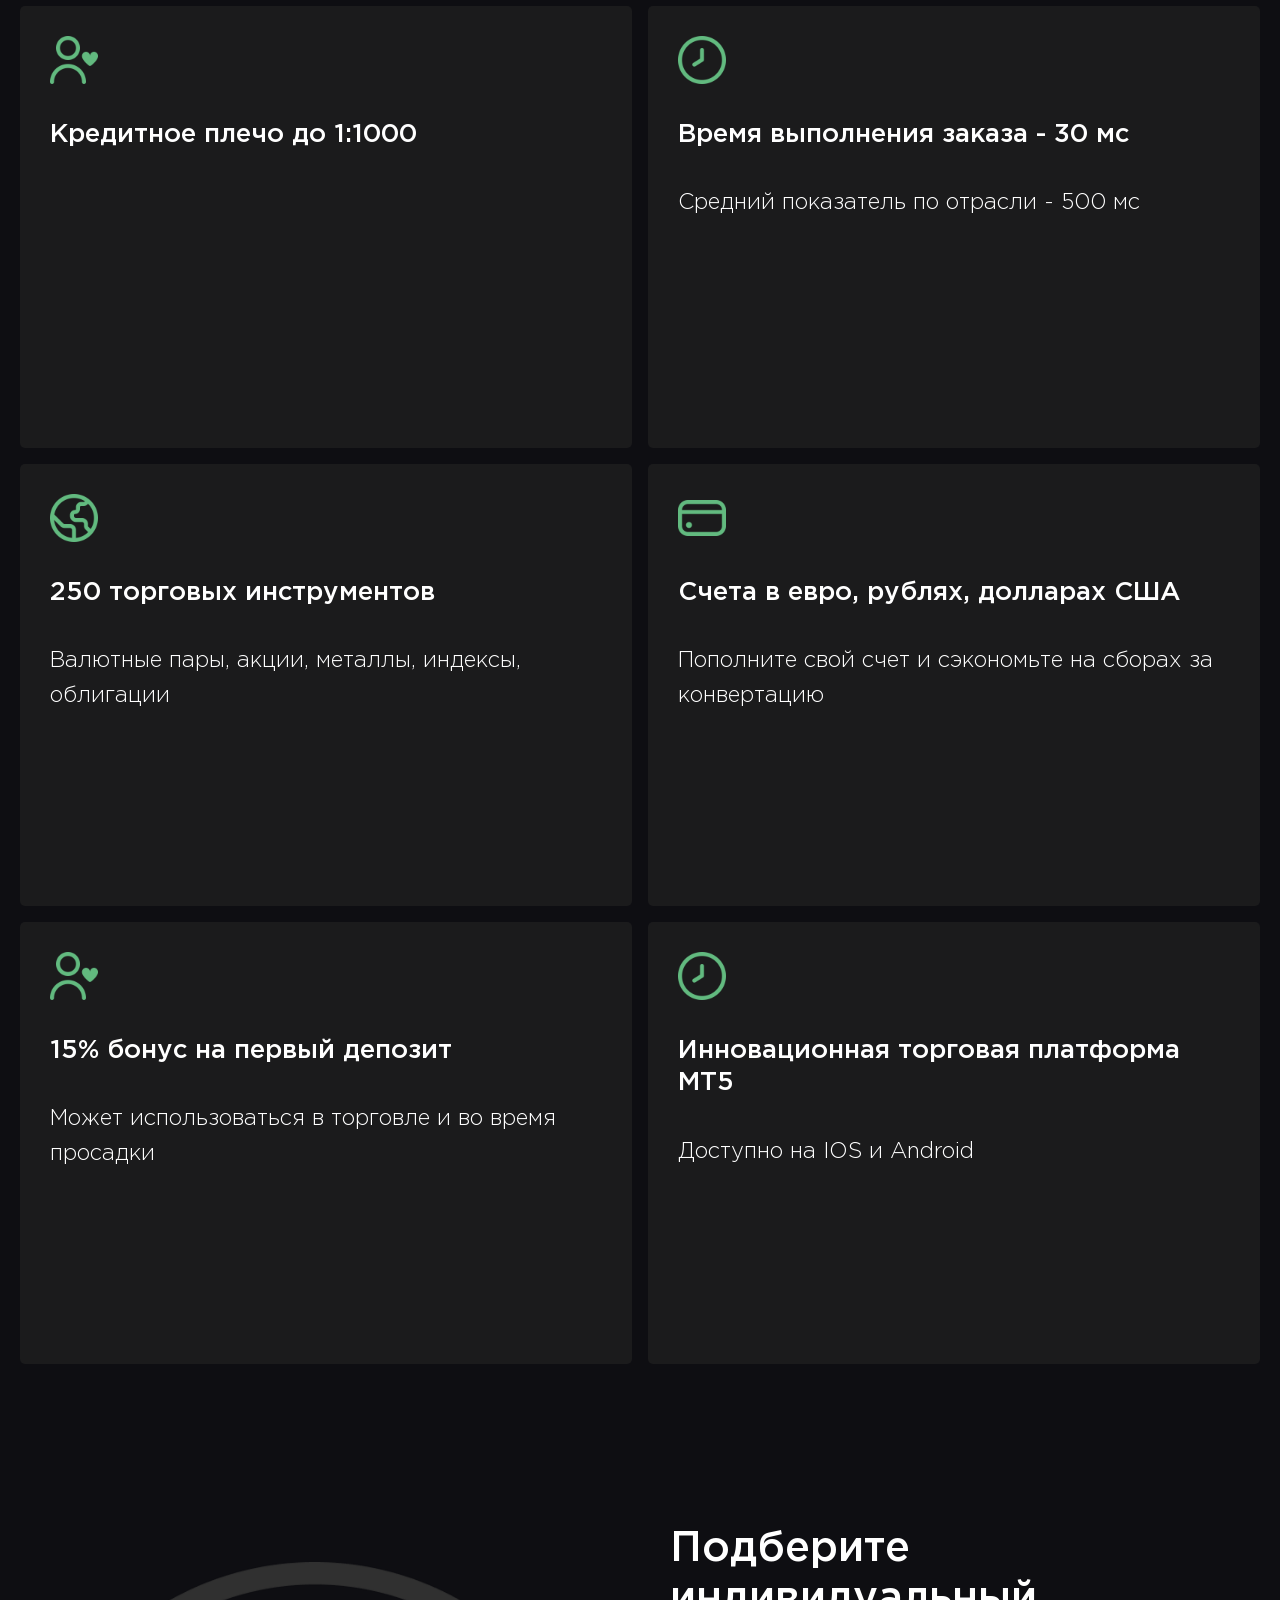
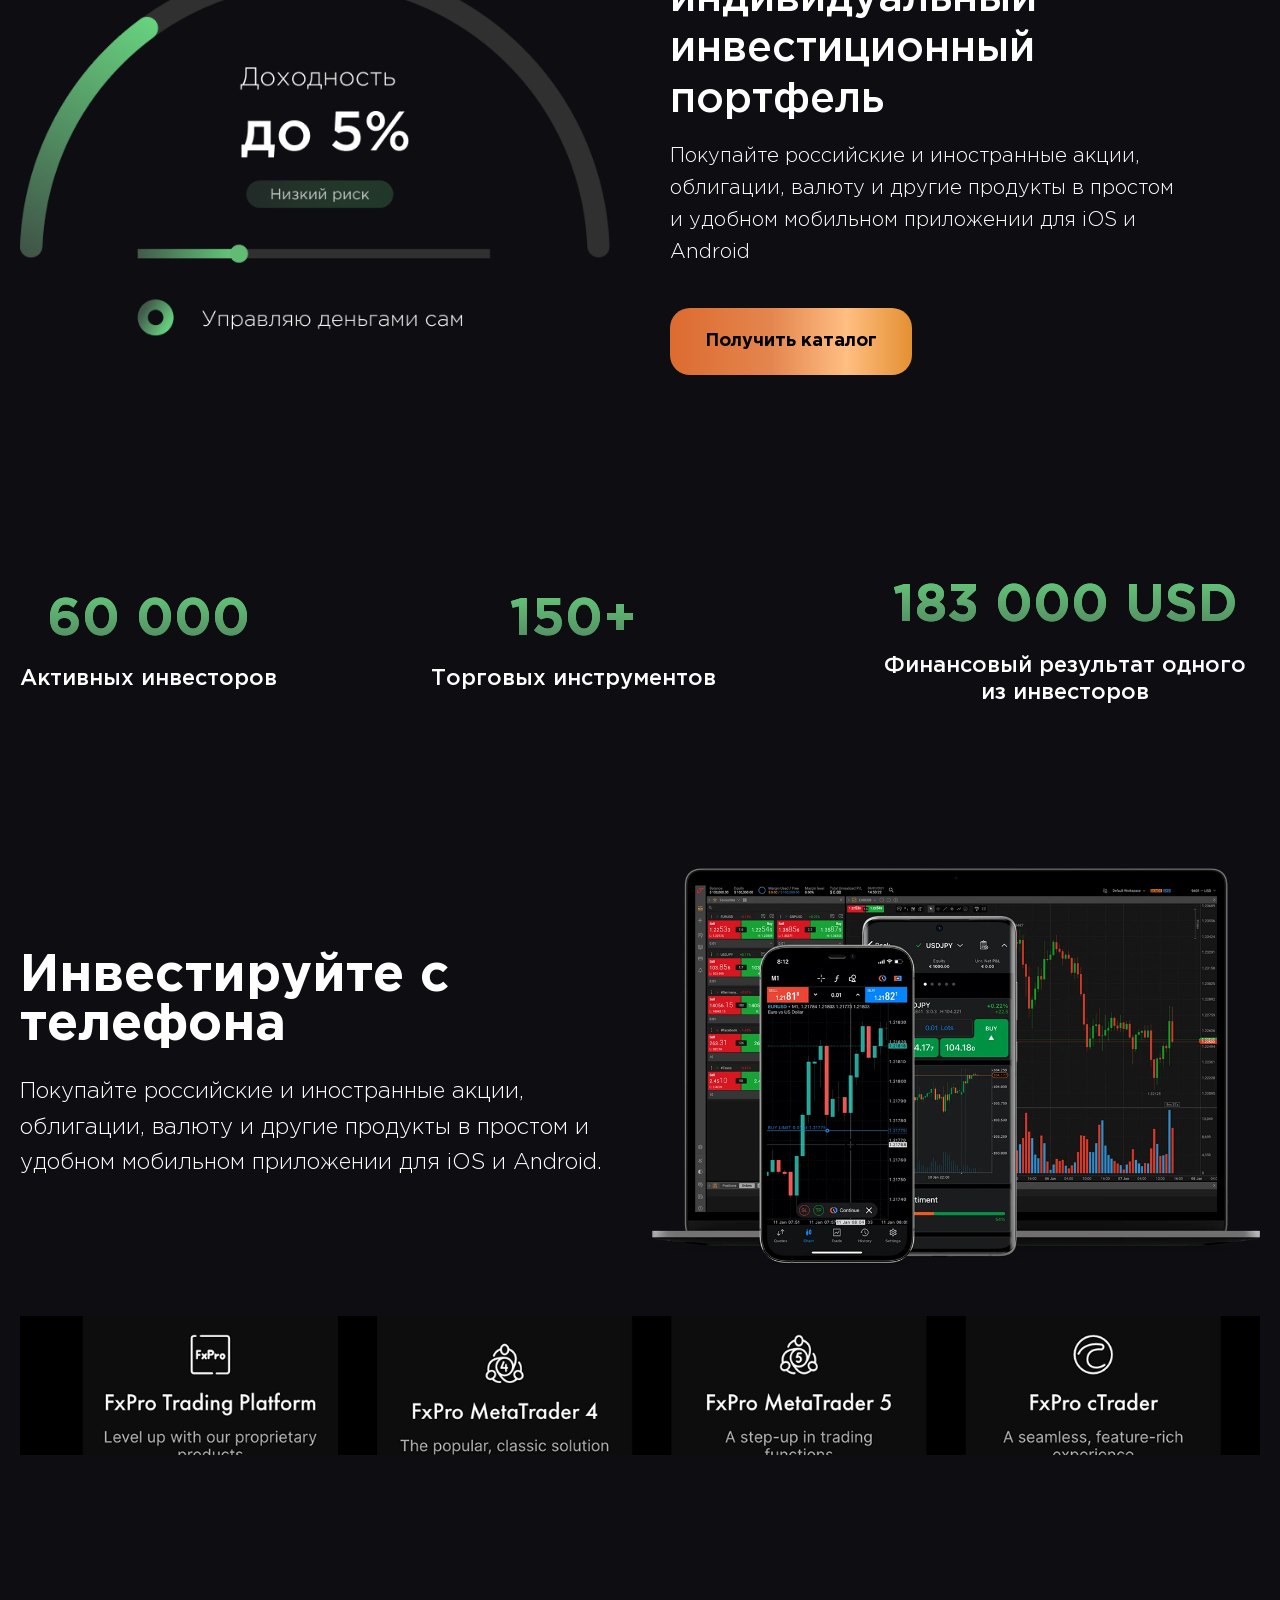
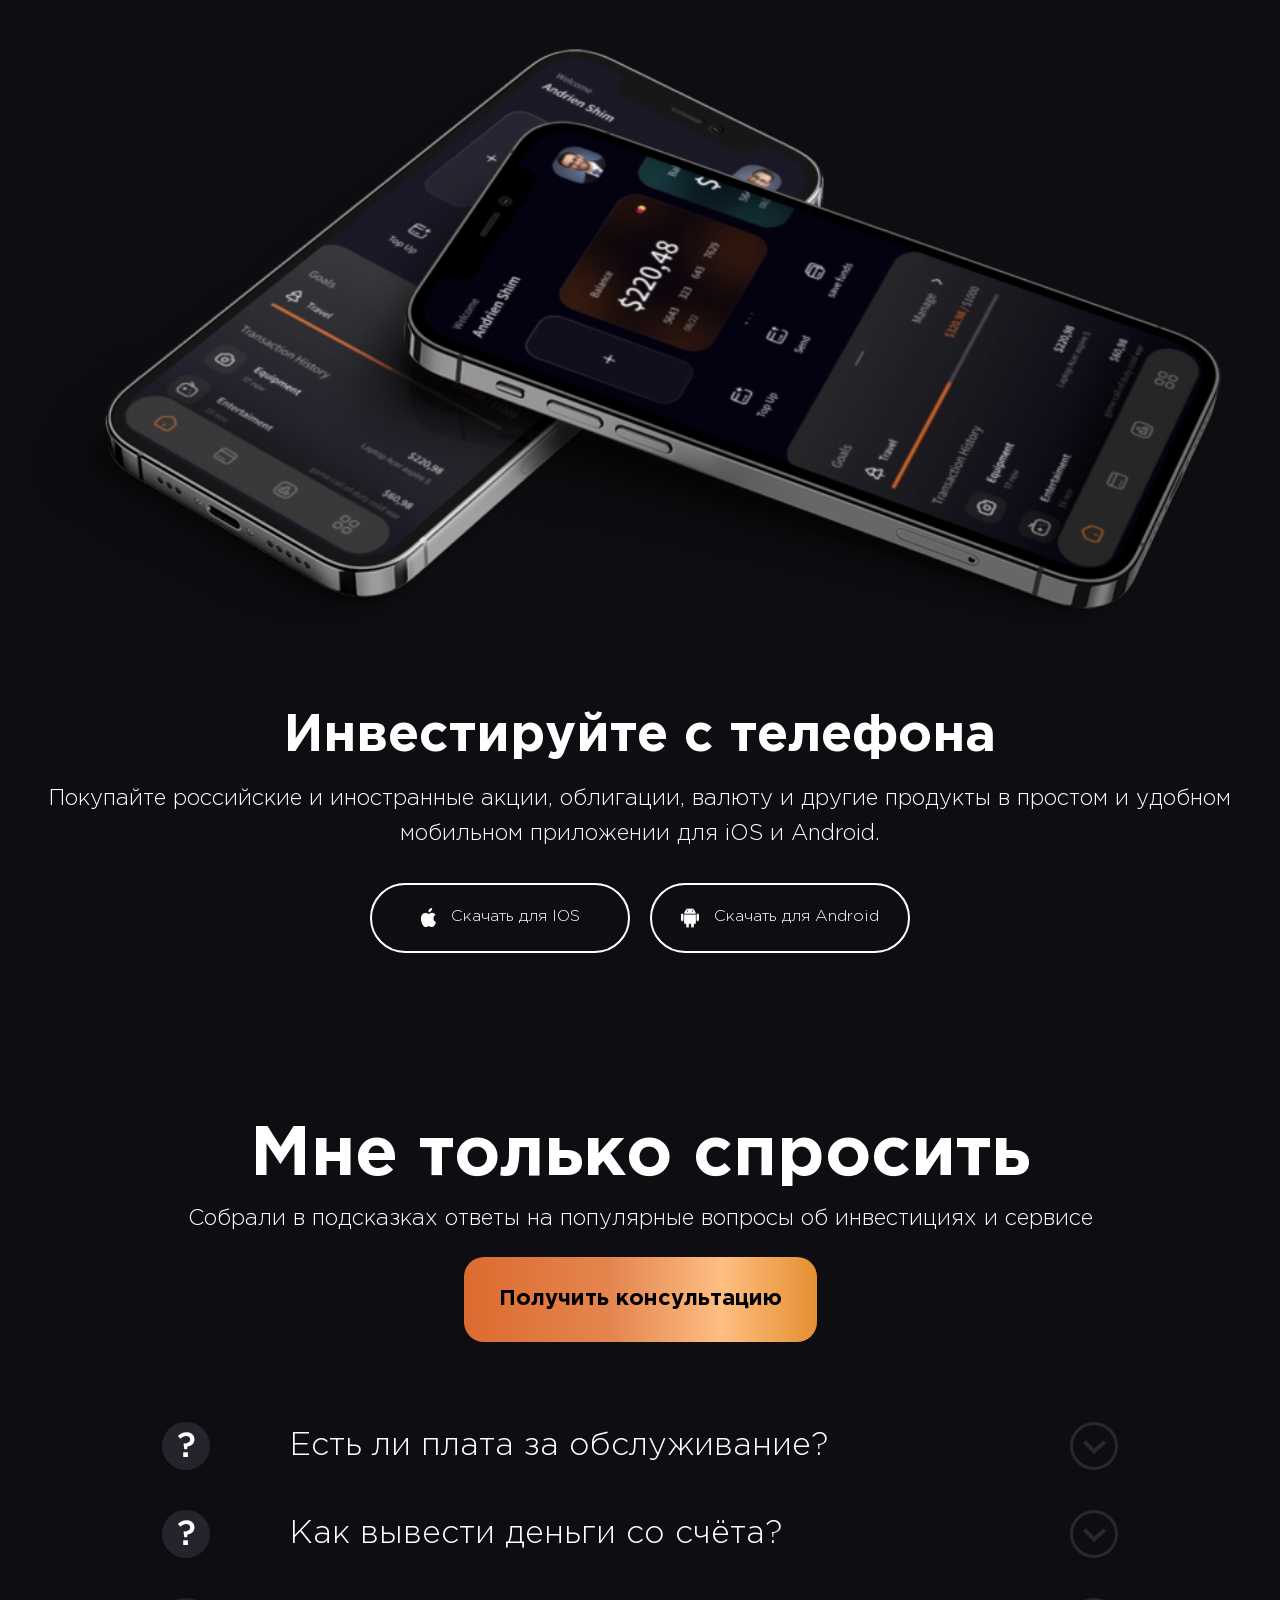
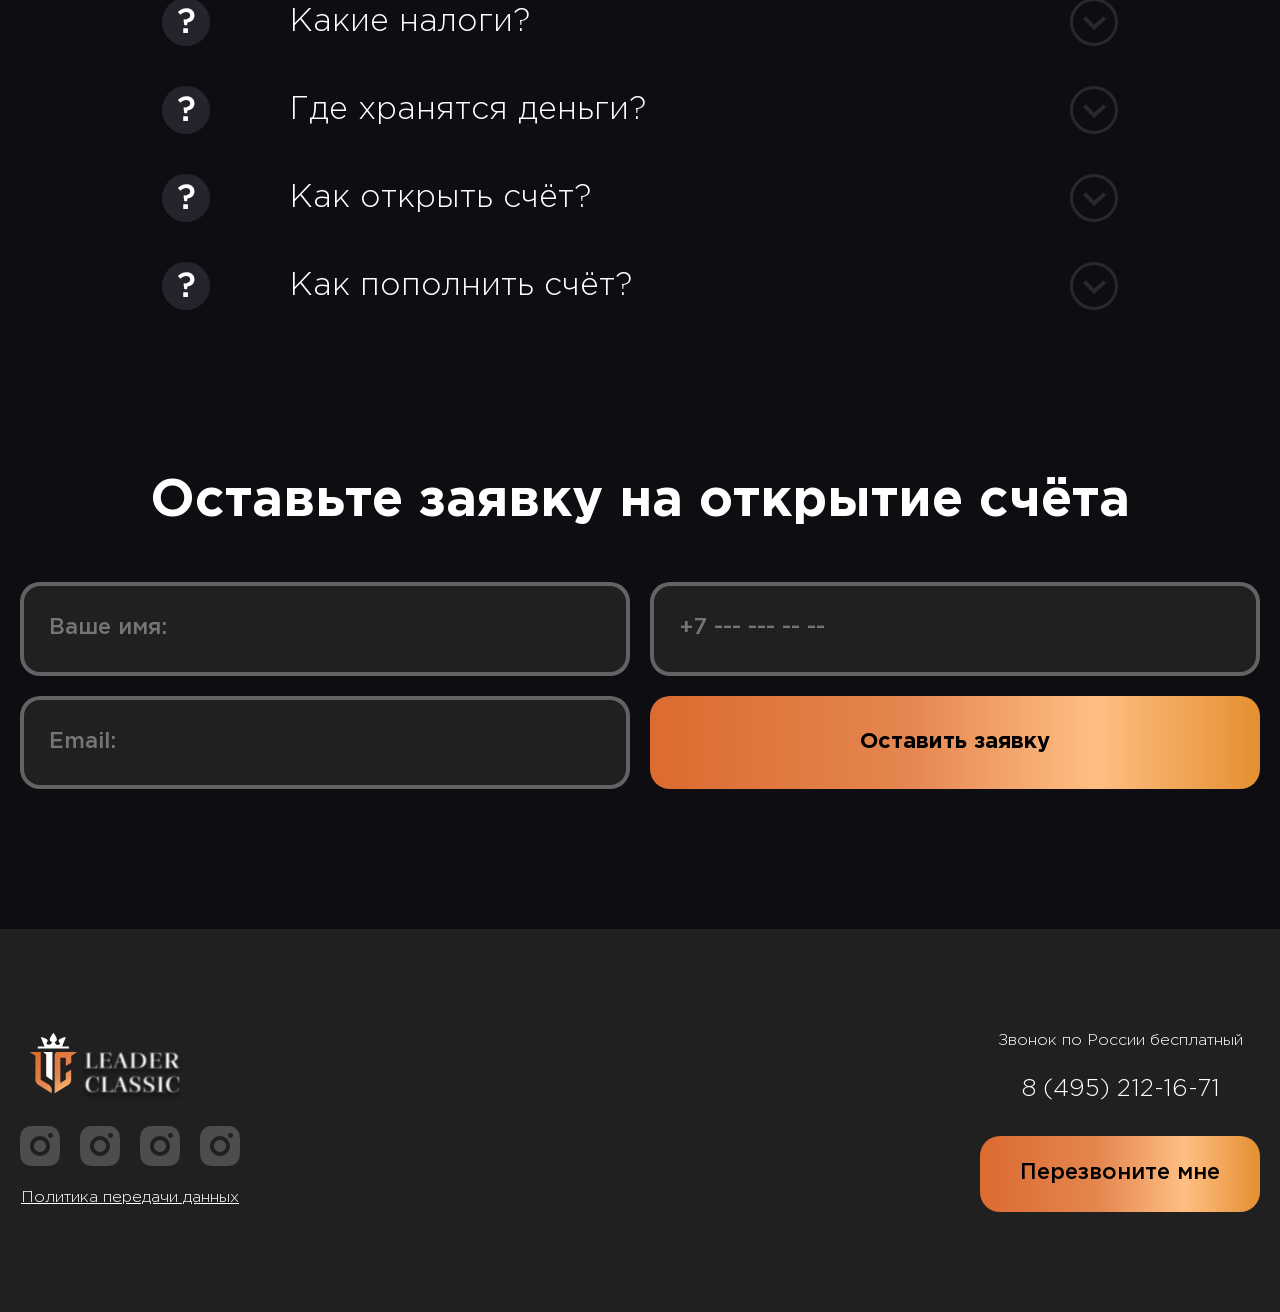
==== commit 8c645eca: "made adaptive" ====
--- a/index.html
+++ b/index.html
@@ -267,7 +267,7 @@
             </ul>
         </div>
     </section>
-    <!-- <section class="devices-section">
+    <section class="devices-section">
         <div class="container">
             <div class="devices__inner">
                 <div class="devices__top">
@@ -282,8 +282,8 @@
             </div>
             <img class="devices__bottom-img" src="./assets/img/Cards/img_2.jpg" alt="Режимы">
         </div>
-    </section> -->
-    <!-- <section class="phone-section">
+    </section>
+    <section class="phone-section">
         <div class="container">
             <div class="phone__inner">
                 <img class="phone__img" src="./assets/img/Phone/img.png" alt="Телефоны">
@@ -291,11 +291,11 @@
                     <h2 class="phone__title">Инвестируйте с телефона</h2>
                     <p class="phone__text">Покупайте российские и иностранные акции, облигации, валюту и другие продукты в простом и удобном мобильном приложении для iOS и Android.</p>
                     <div class="phone__btns">
-                        <button class="phone__ios-btn">
+                        <button class="phone__btn phone__ios-btn">
                             <img src="./assets/img/Phone/apple.svg" alt="Apple">
                             Скачать для IOS
                         </button>
-                        <button class="phone__android-btn">
+                        <button class="phone__btn phone__android-btn">
                             <img src="./assets/img/Phone/android.svg" alt="Android">
                             Скачать для Android
                         </button>
@@ -303,8 +303,8 @@
                 </div>
             </div>
         </div>
-    </section> -->
-    <!-- <section class="faq-section" id="faq">
+    </section>
+    <section class="faq-section" id="faq">
         <div class="container">
             <div class="faq__inner">
                 <div class="faq-left">
@@ -376,8 +376,8 @@
                 </ul>
             </div>
         </div>
-    </section> -->
-    <!-- <section class="request-section" id="request">
+    </section>
+    <section class="request-section" id="request">
         <div class="container">
             <h2 class="request__title">Оставьте заявку на открытие счёта</h2>
             <ul class="request__list">
@@ -412,8 +412,8 @@
                 <button class="request-form__btn btn">Оставить заявку</button>
             </form>
         </div>
-    </section> -->
-    <!-- <footer class="footer" id="footer">
+    </section>
+    <footer class="footer" id="footer">
         <div class="container">
             <div class="footer__inner">
                 <div class="footer-left">
@@ -445,7 +445,7 @@
                 </div>
             </div>
         </div>
-    </footer> -->
+    </footer>
 
     <div class="catalog-modal modal">
         <div class="catalog-modal__box modal__box">
--- a/css/style.css
+++ b/css/style.css
@@ -592,7 +592,8 @@
 }
 
 .devices__top {
-    display: flex;
+    display: grid;
+    grid-template-columns: repeat(2, 1fr);
     justify-content: space-between;
     align-items: center;
     gap: 24px;
@@ -625,7 +626,8 @@
 }
 
 .phone__inner {
-    display: flex;
+    display: grid;
+    grid-template-columns: 0.9fr 0.1fr;
     justify-content: space-between;
     align-items: center;
     gap: 24px;
@@ -636,17 +638,18 @@
     flex-direction: column;
 }
 
+.phone__img {
+    width: 100%;
+    height: auto;
+}
+
 .phone__title {
-    width: 100%;
-    max-width: 540px;
     font-size: 70px;
     font-weight: 700;
     line-height: 120%;
 }
 
 .phone__text {
-    width: 100%;
-    max-width: 510px;
     font-size: 25px;
     line-height: 160%;
     margin: 25px 0 50px;
@@ -658,7 +661,7 @@
     gap: 20px;
 }
 
-.phone__ios-btn, .phone__android-btn {
+.phone__btn {
     display: flex;
     justify-content: center;
     align-items: center;
@@ -720,7 +723,9 @@
 .faq__item {
     display: flex;
     justify-content: space-between;
+    align-items: center;
     gap: 80px;
+    cursor: pointer;
 }
 
 .faq__item-wrapper {
@@ -734,7 +739,6 @@
 .faq__item-title {
     font-size: 40px;
     line-height: 120%;
-    cursor: pointer;
 }
 
 .faq__item-text {
--- a/css/media.css
+++ b/css/media.css
@@ -14,7 +14,8 @@
     }
 
     /* Tools */
-    .tools-section, .instruction-section, .bonus-section, .advantages-section, .portfolio-section {
+    .tools-section, .instruction-section, .bonus-section, .advantages-section, .portfolio-section, .devices-section,
+    .phone-section,.faq-section, .request-section {
         padding-top: 160px;
     }
 
@@ -83,6 +84,104 @@
     .portfolio__img {
         max-width: 600px;
     }
+
+    /* Cards */
+    .cards__item {
+        gap: 15px;
+    }
+
+    .cards__item-title {
+        font-size: 52px;
+    }
+
+    .cards__item-text {
+        font-size: 22px;
+    }
+
+    /* Devices */
+    .devices__title {
+        font-size: 52px;
+    }
+
+    .devices__text {
+        font-size: 22px;
+    }
+
+    /* Phone */
+    .phone__inner {
+        grid-template-columns: 1fr;
+        gap: 16px;
+    }
+
+    .phone__title {
+        font-size: 52px;
+        text-align: center;
+    }
+
+    .phone__text {
+        font-size: 22px;
+        text-align: center;
+        margin: 15px 0 30px;
+    }
+
+    .phone__btns {
+        margin: 0 auto;
+    }
+
+    /* Faq */
+    .faq__inner {
+        flex-direction: column;
+        gap: 80px;
+    }
+
+    .faq-left {
+        align-items: center;
+        max-width: 100%;
+    }
+
+    .faq-left__title {
+        text-align: center;
+        margin-bottom: 5px;
+    }
+
+    .faq-left__text {
+        text-align: center;
+        margin-bottom: 20px;
+        max-width: 100%;
+    }
+
+    .faq__list {
+        gap: 40px;
+    }
+
+    .faq__item {
+        justify-content: center;
+    }
+
+    .faq__item-title {
+        font-size: 32px;
+    }
+
+    /* Request */
+    .request__list {
+        display: none;
+    }
+
+    .request__title {
+        font-size: 52px;
+    }
+
+    .request-form__input {
+        padding: 25px;
+    }
+
+    .request__title {
+        margin-bottom: 50px;
+    }
+
+    .request-form {
+        grid-template-columns: repeat(2, 1fr);
+    }
 }
 
 @media (max-width: 960px) {
@@ -150,7 +249,8 @@
     }
 
     /* Tools */
-    .tools-section, .instruction-section, .bonus-section, .advantages-section, .portfolio-section {
+    .tools-section, .instruction-section, .bonus-section, .advantages-section, .portfolio-section, .cards-section,
+    .devices-section, .phone-section, .faq-section {
         padding-top: 140px;
     }
 
@@ -227,6 +327,82 @@
     .portfolio__text {
         margin-bottom: 30px;
     }
+
+    /* Cards */
+    .cards__list {
+        flex-direction: column;
+        gap: 40px;
+    }
+
+    .cards__item {
+        gap: 2px;
+    }
+
+    .cards__item-title {
+        font-size: 62px;
+    }
+
+    .cards__item-text {
+        font-size: 24px;
+    }
+
+    /* Devices */
+    .devices__top {
+        grid-template-columns: 1fr;
+    }
+
+    .devices__title, .devices__text {
+        text-align: center;
+    }
+
+    .devices__content {
+        gap: 15px;
+    }
+
+    /* Faq */
+    .faq__inner {
+        gap: 60px;
+    }
+
+    .faq-left__title {
+        font-size: 52px;
+    }
+
+    .faq-left__text {
+        font-size: 20px;
+    }
+
+    .faq__item {
+        gap: 40px;
+    }
+
+    .faq__item-wrapper {
+        width: 100%;
+        max-width: 100%;
+    }
+    
+    .faq__item-title {
+        font-size: 24px;
+    }
+
+    .faq__item-text {
+        font-size: 16px;
+    }
+
+    .faq__item-question-img {
+        display: none;
+    }
+
+    /* Request */
+    .request__title {
+        font-size: 38px;
+        margin-bottom: 30px;
+    }
+
+    .request-form__input, .request-form__btn {
+        font-size: 20px;
+        padding: 20px;
+    }
 }
 
 @media (max-width: 768px) {
@@ -337,6 +513,43 @@
         font-size: 18px;
         margin-bottom: 20px;
     }
+
+    /* Devices */
+    .devices__title {
+        font-size: 38px;
+    }
+
+    .devices__text {
+        font-size: 20px;
+    }
+
+    /* Phone */
+    .phone__title {
+        font-size: 38px;
+    }
+
+    .phone__text {
+        font-size: 20px;
+    }
+
+    /* Faq */
+    .faq-left__title {
+        font-size: 38px;
+    }
+
+    .faq-left__text {
+        font-size: 20px;
+    }
+
+    /* Request */
+    .request__title {
+        font-size: 36px;
+    }
+
+    .request-form {
+        grid-template-columns: 1fr;
+        gap: 15px;
+    }
 }
 
 @media (max-width: 620px) {
@@ -378,7 +591,8 @@
     }
 
     /* Tools */
-    .tools-section, .instruction-section, .bonus-section {
+    .tools-section, .instruction-section, .bonus-section, .advantages-section, .portfolio-section, .cards-section, .devices-section,
+    .phone-section, .faq-section, .request-section, .footer {
         padding-top: 60px;
     }
 
@@ -420,6 +634,84 @@
     .portfolio__text {
         font-size: 16px;
         margin-bottom: 15px;
+    }
+
+    /* Cards */
+    .cards__list {
+        gap: 30px;
+    }
+
+    .cards__item-title {
+        font-size: 46px;
+    }
+
+    .cards__item-text {
+        font-size: 20px;
+    }
+
+    /* Devices */
+    .devices__title {
+        font-size: 28px;
+    }
+
+    .devices__text {
+        font-size: 18px;
+    }
+
+    .devices__content {
+        gap: 10px;
+    }
+
+    .devices__bottom-img {
+        display: none;
+    }
+
+    /* Phone */
+    .phone__title {
+        font-size: 28px;
+    }
+
+    .phone__text {
+        font-size: 18px;
+        margin: 10px 0 20px;
+    }
+
+    .phone__btns {
+        flex-direction: column;
+        margin: 0;
+    }
+
+    .phone__btn {
+        width: 100%;
+    }
+
+    /* Request */
+    .request__title {
+        font-size: 28px;
+        margin-bottom: 15px;
+    }
+
+    .request-form {
+        gap: 10px;
+    }
+
+    .request-form__input, .request-form__btn {
+        font-size: 18px;
+        padding: 15px;
+    }
+
+    /* Footer */
+    .footer__inner {
+        flex-direction: column;
+        gap: 50px;
+    }
+
+    .footer-left {
+        gap: 10px;
+    }
+
+    .footer-right__phone {
+        margin: 5px 0 10px;
     }
 }
 
@@ -555,6 +847,83 @@
     .portfolio__btn {
         font-size: 16px;
     }
+
+    /* Cards */
+    .cards__list {
+        gap: 20px;
+    }
+
+    .cards__item-title {
+        font-size: 38px;
+    }
+
+    .cards__item-text {
+        font-size: 18px;
+    }
+
+    /* Devices */
+    .devices__title {
+        font-size: 26px;
+    }
+
+    .devices__text {
+        font-size: 16px;
+    }
+
+    /* Phone */
+    .phone__title {
+        font-size: 26px;
+    }
+
+    .phone__text {
+        font-size: 16px;
+    }
+
+    .phone__btn {
+        padding: 10px;
+        height: 60px;
+    }
+
+    /* Faq */
+    .faq__inner {
+        gap: 40px;
+    }
+
+    .faq-left__title {
+        font-size: 26px;
+        margin-bottom: 2px;
+    }
+
+    .faq-left__text {
+        font-size: 14px;
+        margin-bottom: 10px;
+    }
+
+    .faq__list {
+        gap: 20px;
+    }
+
+    .faq__item-title {
+        font-size: 20px;
+    }
+
+    .faq__item-text {
+        font-size: 14px;
+    }
+
+    .faq-left__btn {
+        font-size: 16px;
+        padding: 20px 30px;
+    }
+
+    /* Request */
+    .request__title {
+        font-size: 24px;
+    }
+
+    .request-form__input, .request-form__btn {
+        font-size: 16px;
+    }
 }
 
 @media (max-width: 400px) {
@@ -631,4 +1000,35 @@
     .portfolio__text {
         font-size: 12px;
     }
+
+    /* Devices */
+    .devices__title {
+        font-size: 24px;
+    }
+
+    .devices__text {
+        font-size: 14px;
+    }
+
+    .devices__content {
+        gap: 8px;
+    }
+
+    /* Phone */
+    .phone__title {
+        font-size: 24px;
+    }
+
+    .phone__text {
+        margin: 5px 0 10px;
+        font-size: 14px;
+    }
+
+    .phone__btns {
+        gap: 10px;
+    }
+
+    .phone__btn {
+        font-size: 14px;
+    }
 }
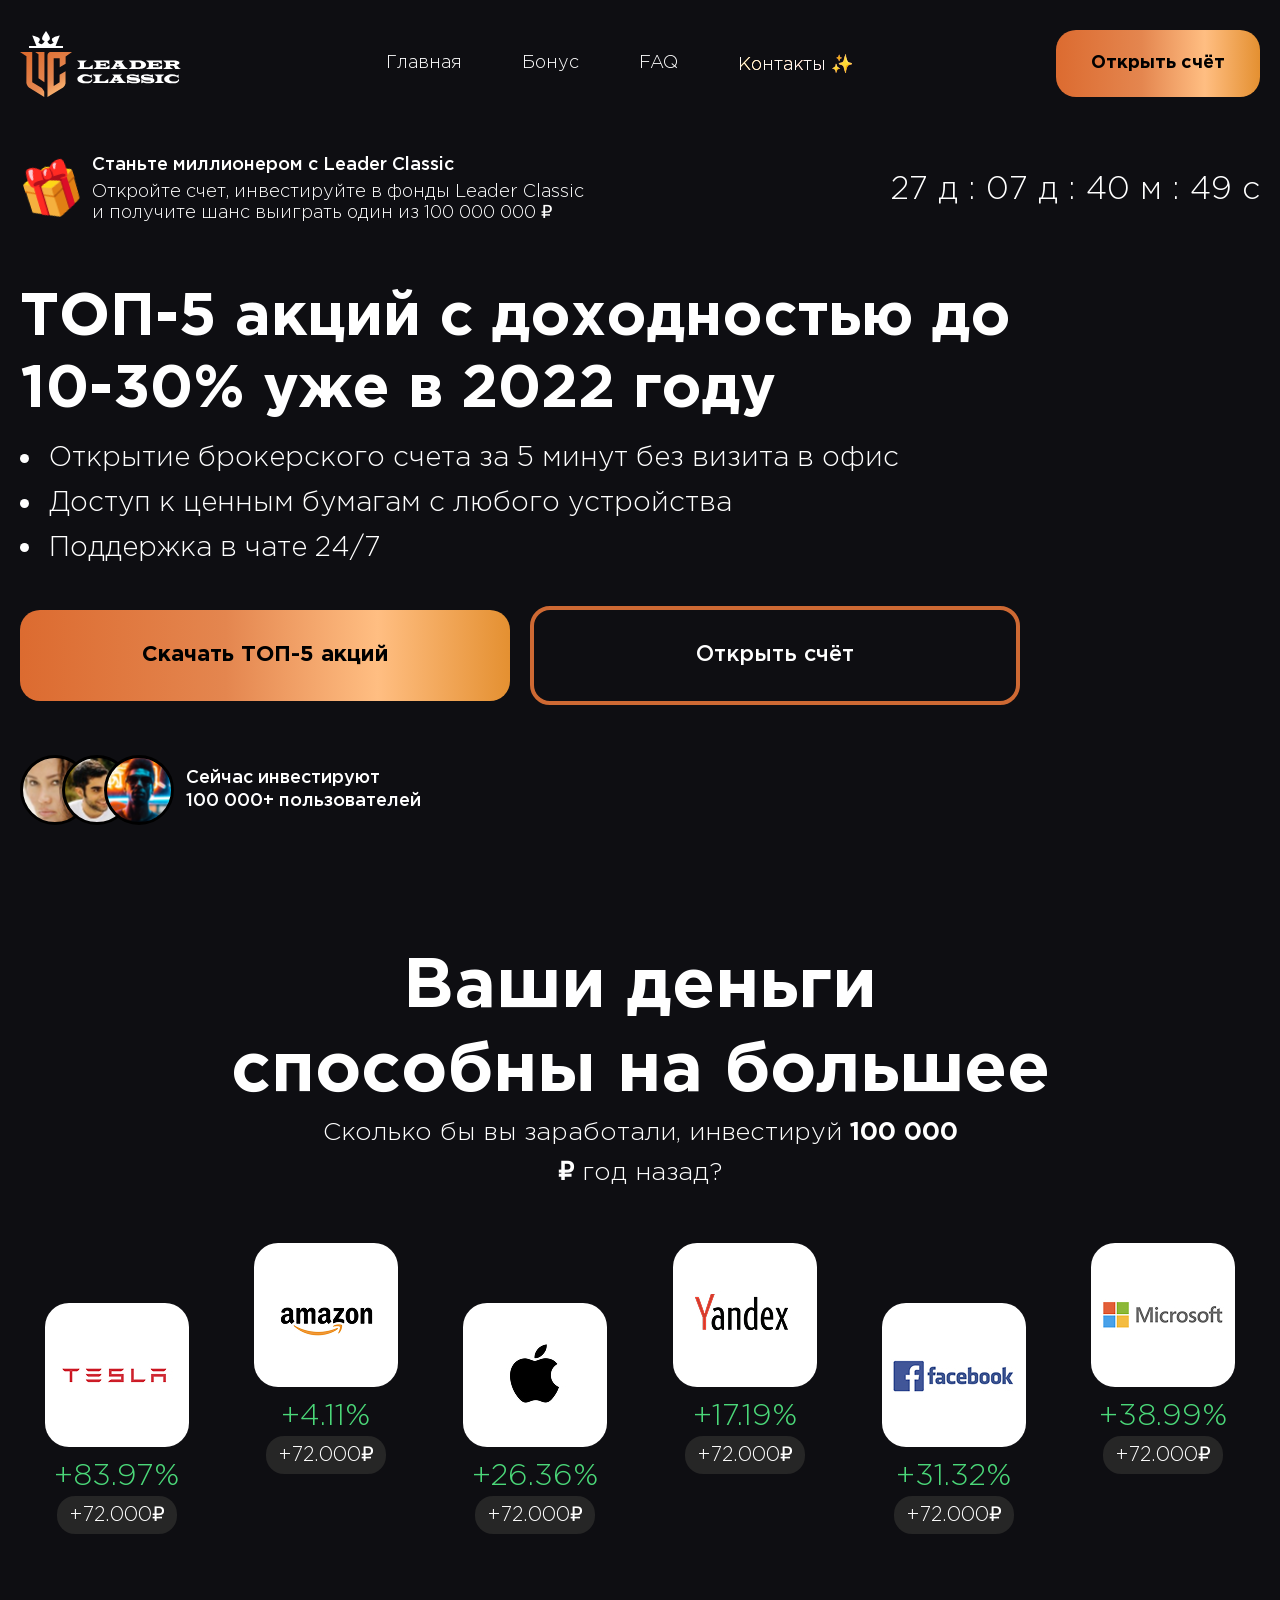
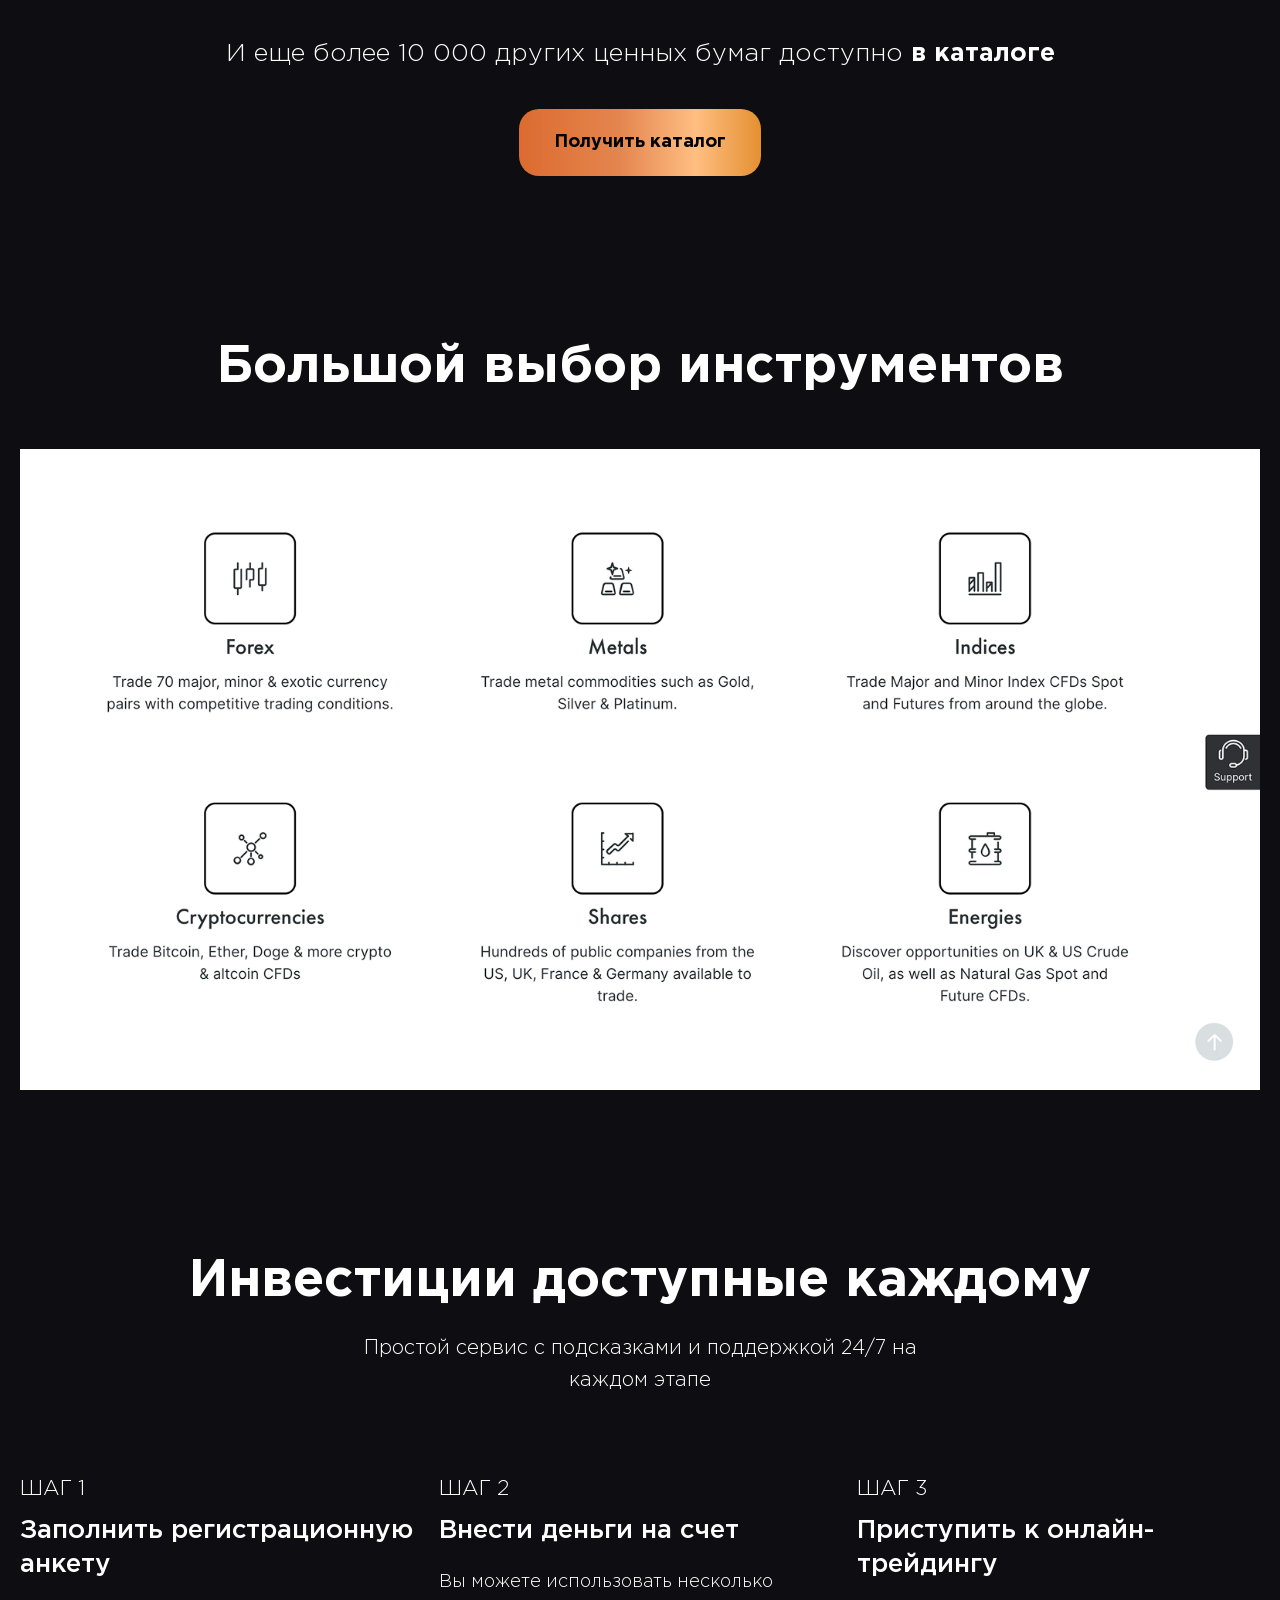
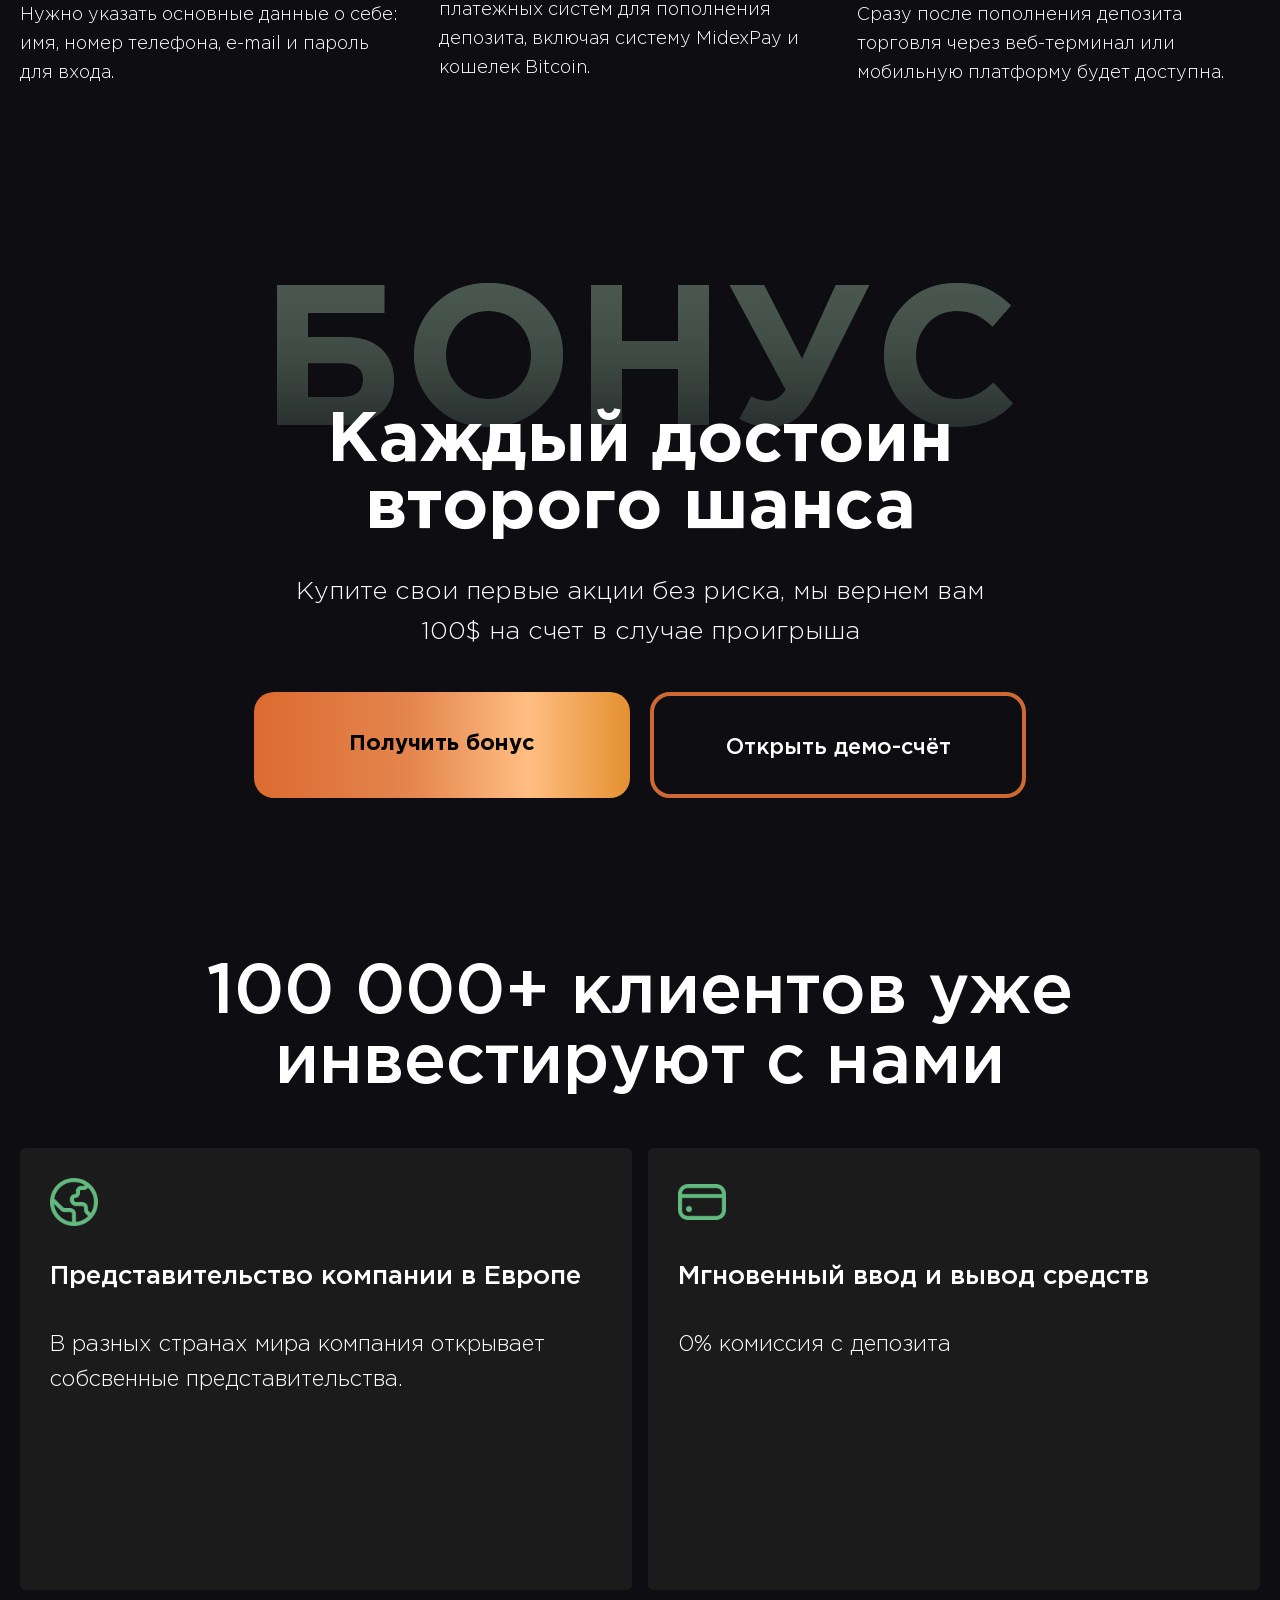
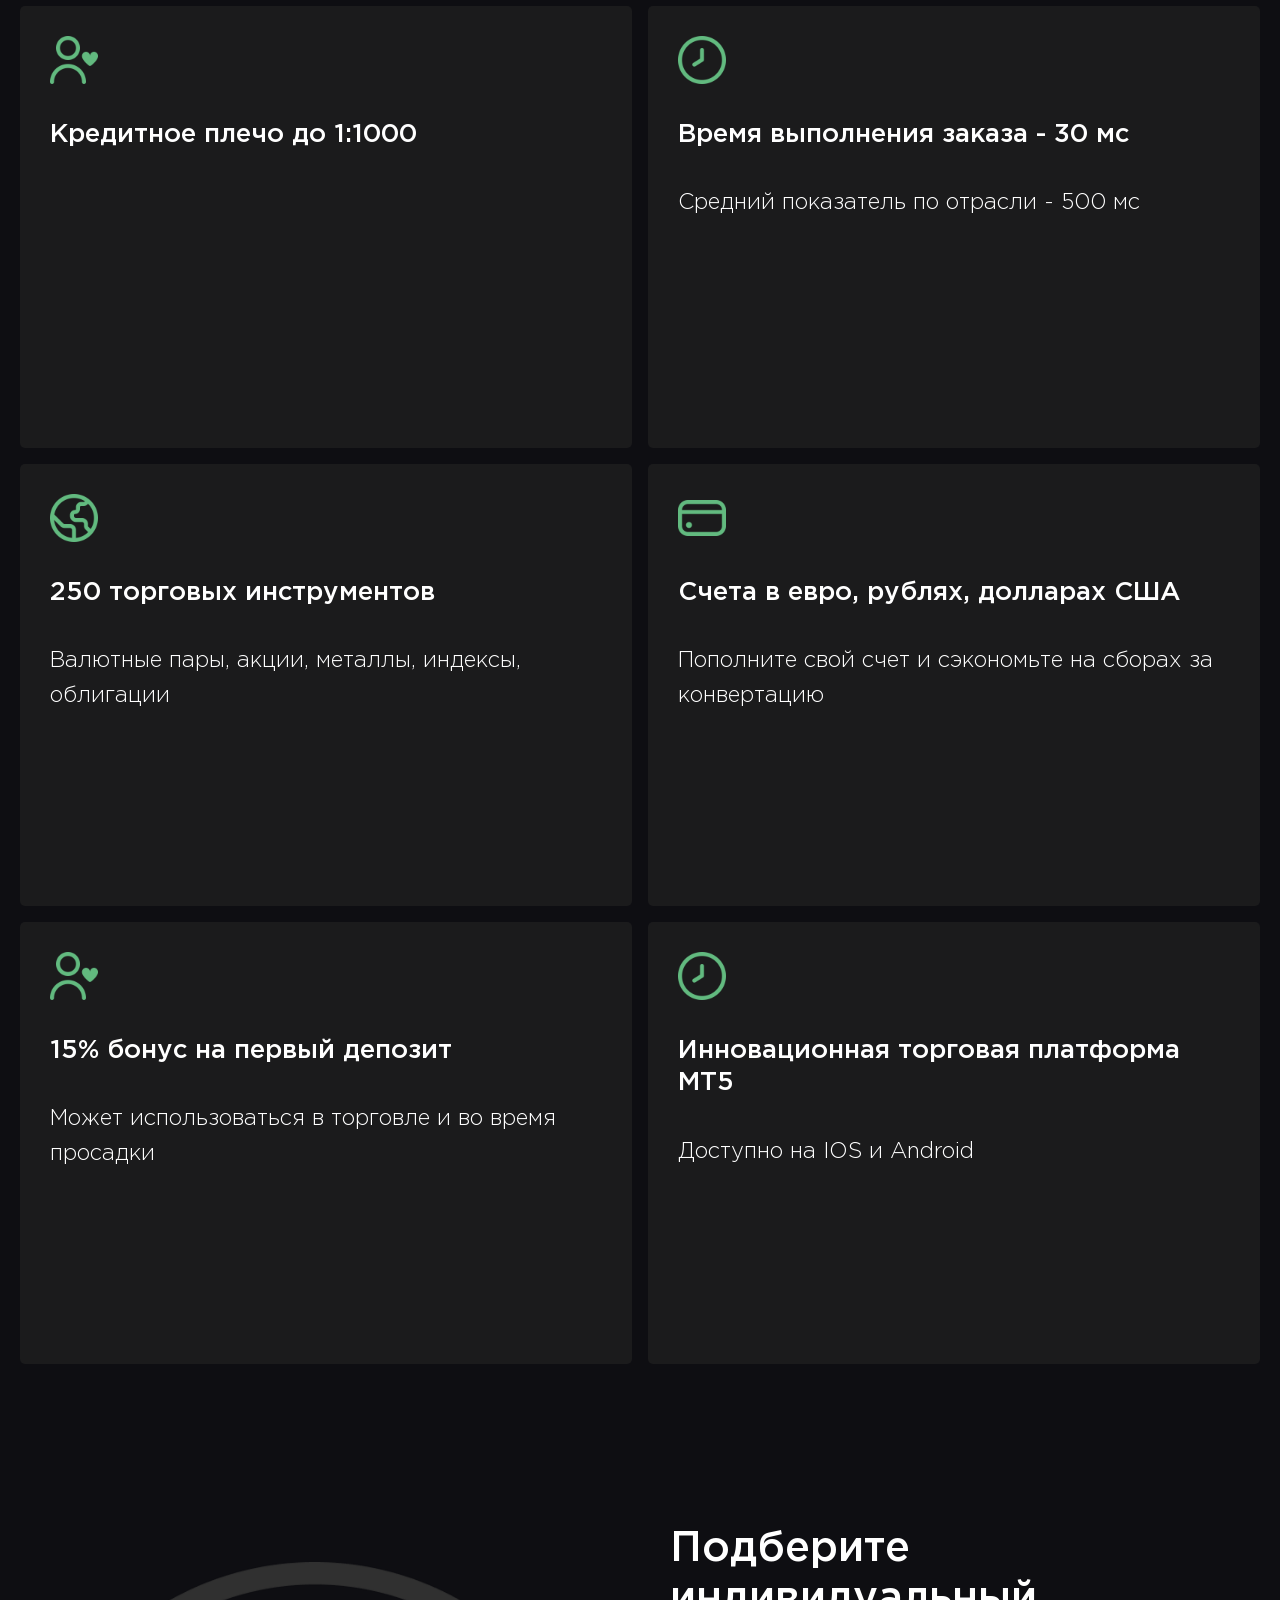
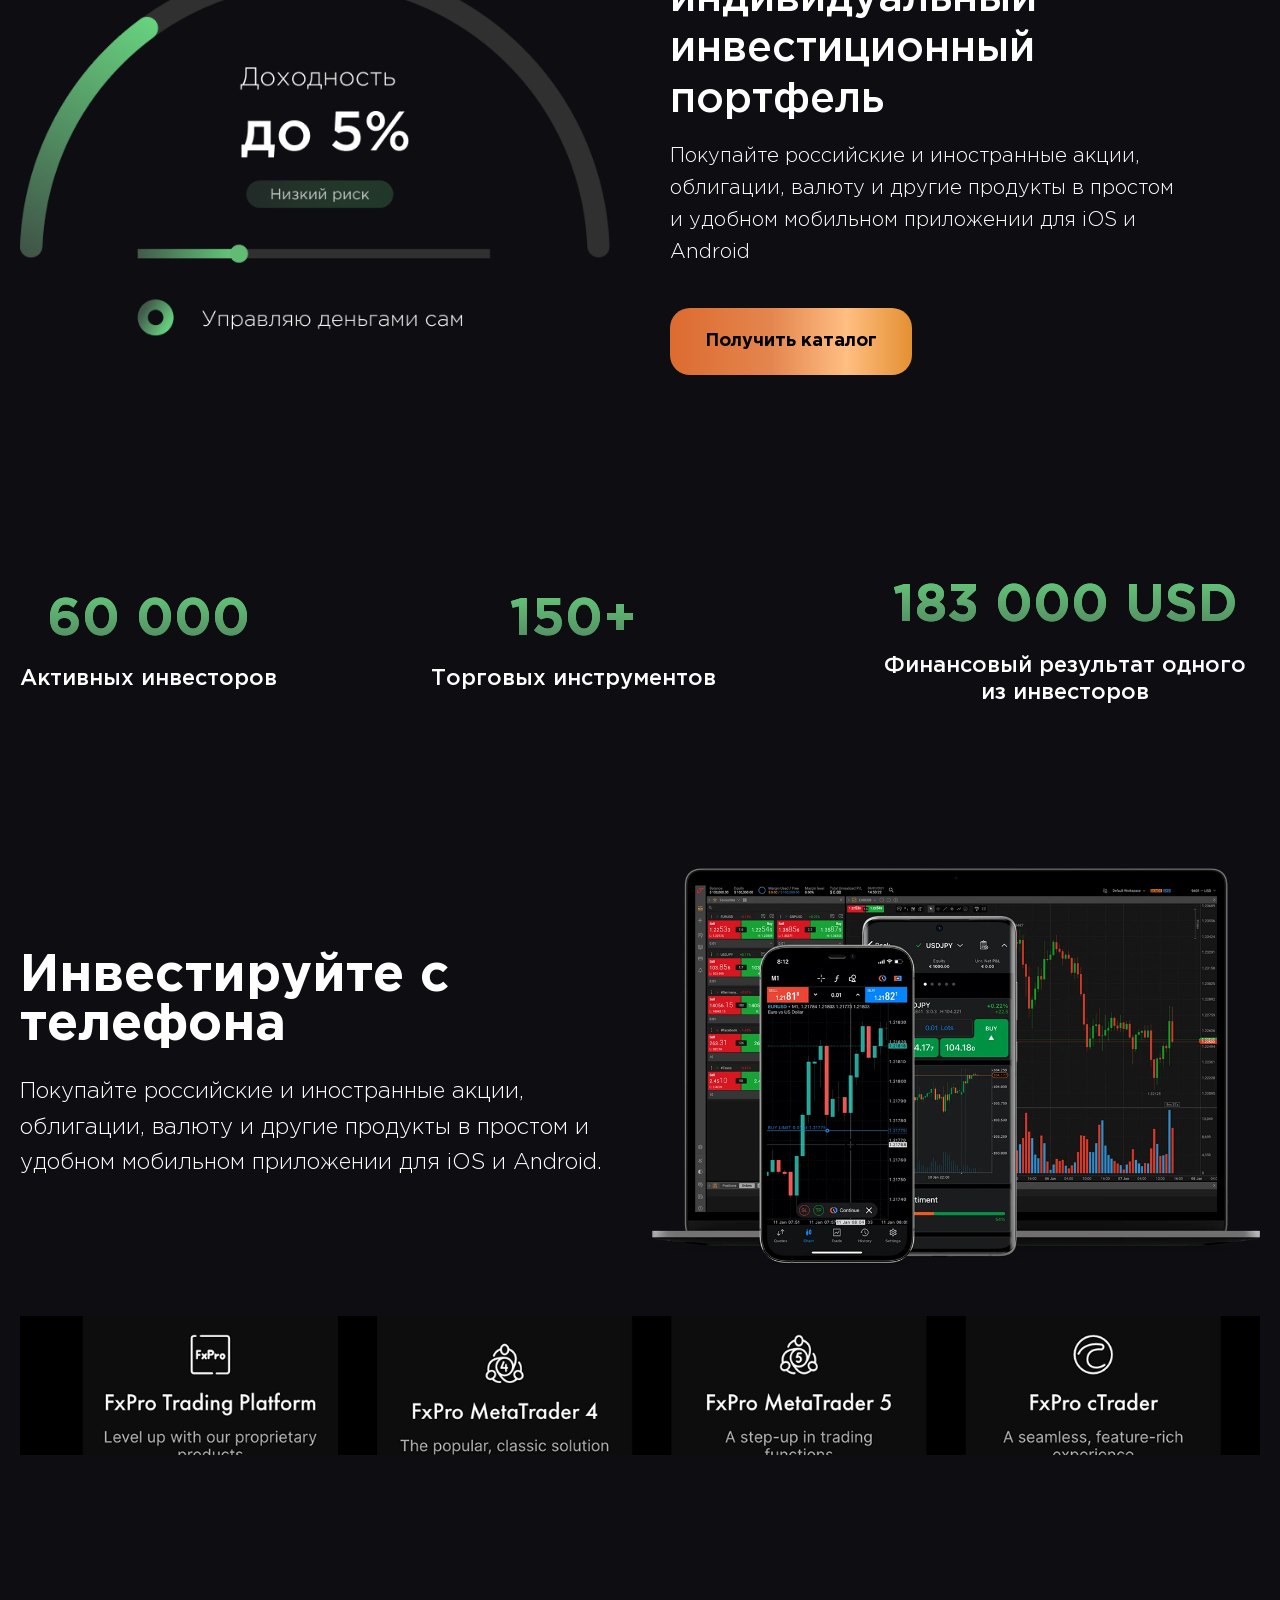
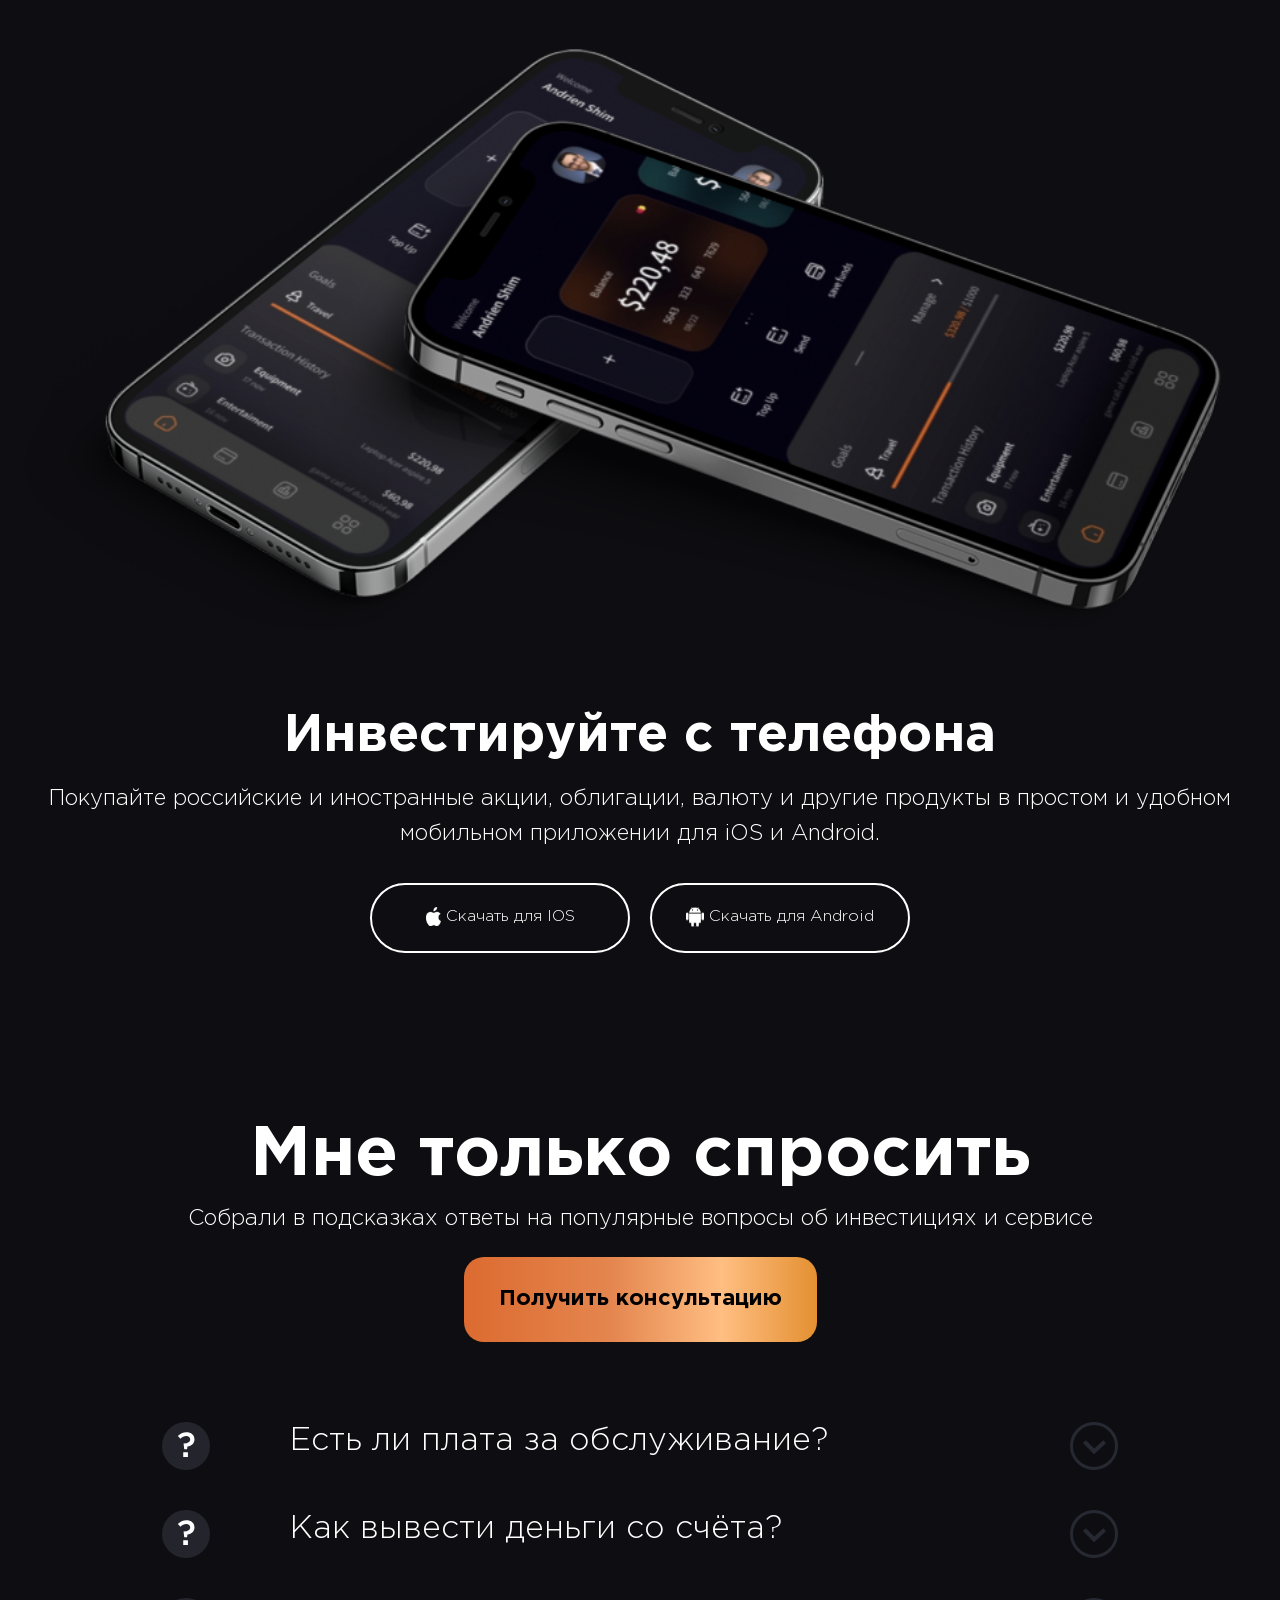
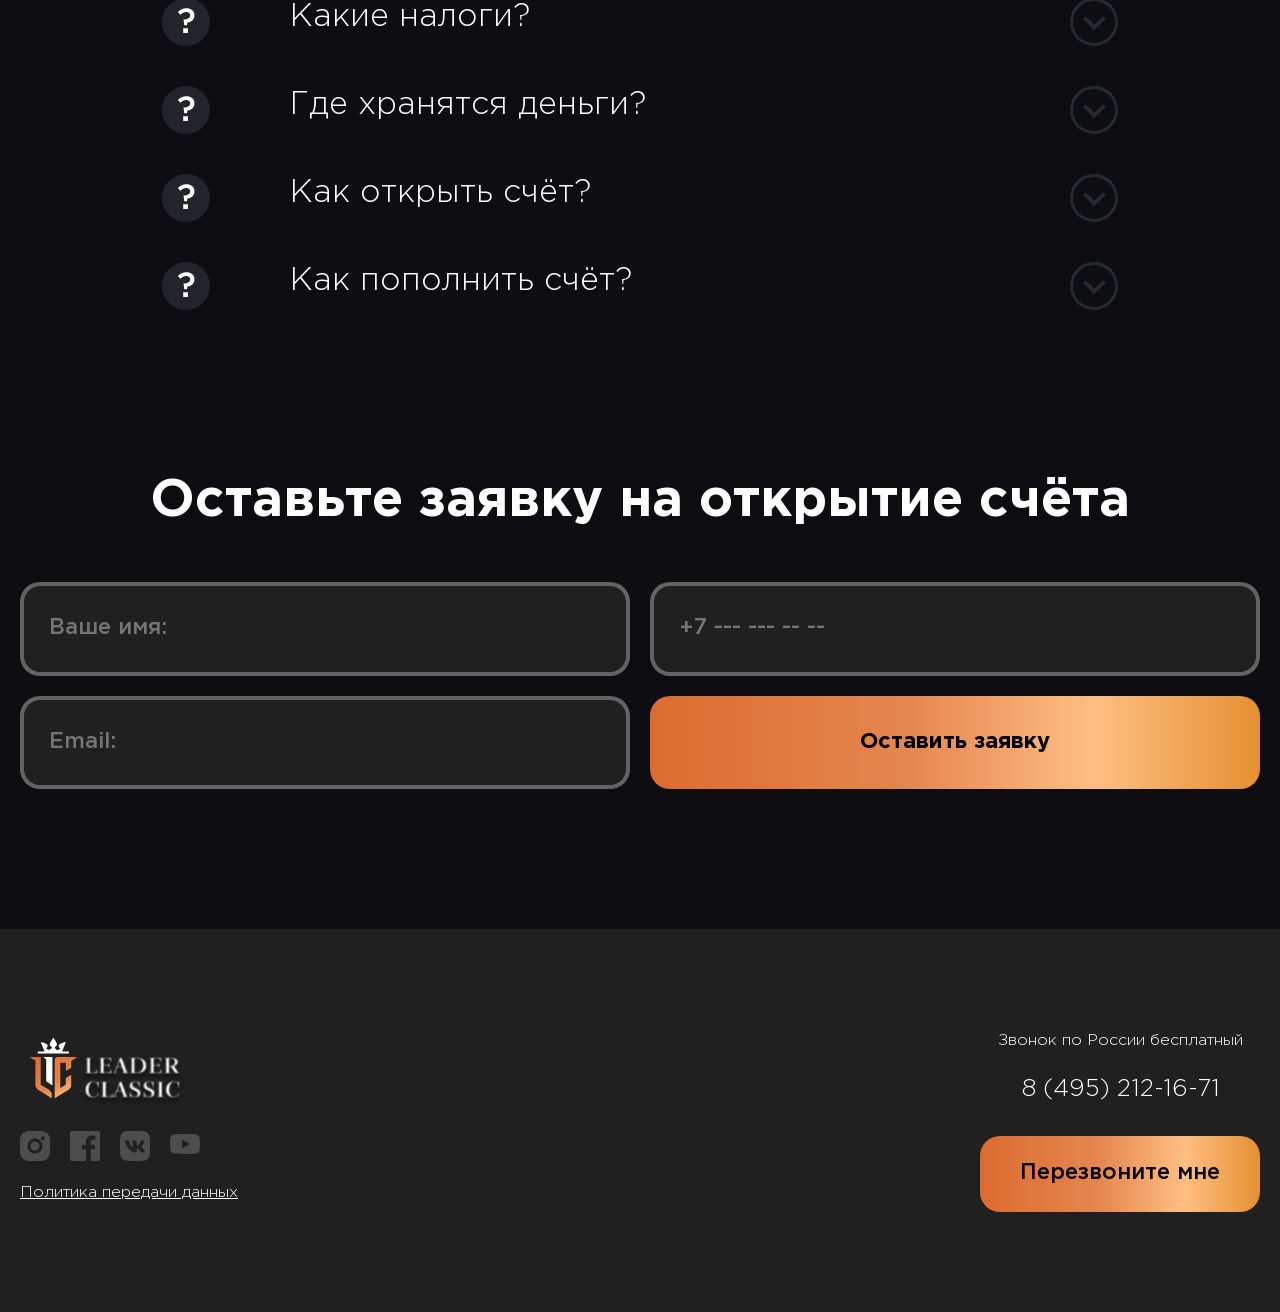
==== commit 34d7e92e: "fixed smth" ====
--- a/index.html
+++ b/index.html
@@ -6,6 +6,7 @@
     <link rel="stylesheet" href="./css/reset.css">
     <link rel="stylesheet" href="./css/style.css">
     <link rel="stylesheet" href="./css/media.css">
+    <script src="./main.js" defer></script>
     <title>Leader Classic</title>
 </head>
 <body>
@@ -20,7 +21,7 @@
                 <div class="header__nav">
                     <ul class="header__list">
                         <li class="header__item">
-                            <a href="#main">Главная</a>
+                            <a href="/">Главная</a>
                         </li>
                         <li class="header__item">
                             <a href="#bonus">Бонус</a>
@@ -55,7 +56,7 @@
             </div>
         </div>
     </section>
-    <section class="hero-section" id="main">
+    <section class="hero-section">
         <div class="container">
             <div class="hero__inner">
                 <h1 class="hero__title">ТОП-5 акций с доходностью до 10-30% уже в 2022 году</h1>
@@ -292,12 +293,16 @@
                     <p class="phone__text">Покупайте российские и иностранные акции, облигации, валюту и другие продукты в простом и удобном мобильном приложении для iOS и Android.</p>
                     <div class="phone__btns">
                         <button class="phone__btn phone__ios-btn">
-                            <img src="./assets/img/Phone/apple.svg" alt="Apple">
-                            Скачать для IOS
+                            <a href="/">
+                                <img src="./assets/img/Phone/apple.svg" alt="Apple">
+                                Скачать для IOS
+                            </a>
                         </button>
                         <button class="phone__btn phone__android-btn">
-                            <img src="./assets/img/Phone/android.svg" alt="Android">
-                            Скачать для Android
+                            <a href="/">
+                                <img src="./assets/img/Phone/android.svg" alt="Android">
+                                Скачать для Android
+                            </a>
                         </button>
                     </div>
                 </div>
@@ -423,20 +428,30 @@
 
                     <ul class="footer-left__list">
                         <li class="footer-left__item">
-                            <img src="./assets/img/Footer/1.svg" alt="Instagram">
+                            <a href="/">
+                                <img src="./assets/img/Footer/1.svg" alt="Instagram">
+                            </a>
                         </li>
                         <li class="footer-left__item">
-                            <img src="./assets/img/Footer/1.svg" alt="Facebook">
+                            <a href="/">
+                                <img src="./assets/img/Footer/2.svg" alt="Facebook">
+                            </a>
                         </li>
                         <li class="footer-left__item">
-                            <img src="./assets/img/Footer/1.svg" alt="Vk">
+                            <a href="/">
+                                <img src="./assets/img/Footer/3.svg" alt="Vk">
+                            </a>
                         </li>
                         <li class="footer-left__item">
-                            <img src="./assets/img/Footer/1.svg" alt="YouTube">
+                            <a href="/">
+                                <img src="./assets/img/Footer/4.svg" alt="YouTube">
+                            </a>
                         </li>
                     </ul>
 
-                    <button class="footer-left__btn">Политика передачи данных</button>
+                    <button class="footer-left__btn">
+                        <a href="/policy.html">Политика передачи данных</a>
+                    </button>
                 </div>
                 <div class="footer-right">
                     <span class="footer-right__text">Звонок по России бесплатный</span>
@@ -497,7 +512,5 @@
             </button>
         </div>
     </div>
-
-    <script src="./main.js"></script>
 </body>
 </html>
--- a/css/style.css
+++ b/css/style.css
@@ -723,7 +723,6 @@
 .faq__item {
     display: flex;
     justify-content: space-between;
-    align-items: center;
     gap: 80px;
     cursor: pointer;
 }
@@ -1013,4 +1012,22 @@
 }
 .consult-modal.open .consult-modal__box {
     transform: scale(1);
+}
+
+/* Policy */
+.policy-section {
+    display: flex;
+    flex-direction: column;
+    padding: 100px 0;
+}
+
+.policy__title {
+    font-size: 52px;
+    font-weight: 700;
+    margin-bottom: 40px;
+}
+
+.policy__text {
+    font-size: 18px;
+    line-height: 150%;
 }
--- a/css/media.css
+++ b/css/media.css
@@ -403,6 +403,20 @@
         font-size: 20px;
         padding: 20px;
     }
+
+    /* Policy */
+    .policy-section {
+        padding: 80px 0;
+    }
+
+    .policy__title {
+        font-size: 42px;
+        margin-bottom: 30px;
+    }
+
+    .policy__text {
+        font-size: 16px;
+    }
 }
 
 @media (max-width: 768px) {
@@ -550,6 +564,20 @@
         grid-template-columns: 1fr;
         gap: 15px;
     }
+
+    /* Policy */
+    .policy-section {
+        padding: 60px 0;
+    }
+
+    .policy__title {
+        font-size: 32px;
+        margin-bottom: 20px;
+    }
+
+    .policy__text {
+        font-size: 14px;
+    }
 }
 
 @media (max-width: 620px) {
@@ -712,6 +740,39 @@
 
     .footer-right__phone {
         margin: 5px 0 10px;
+    }
+
+    /* Modal */
+    .modal__box {
+        padding: 30px;
+    }
+
+    .modal__close-btn {
+        display: none;
+    }
+
+    .modal__title {
+        font-size: 26px;
+        margin-bottom: 10px;
+    }
+
+    .modal__text {
+        margin-bottom: 20px;
+    }
+
+    .modal-form__input {
+        padding: 15px;
+        font-size: 18px;
+        border-width: 2px;
+    }
+
+    .modal-form {
+        gap: 16px;
+    }
+
+    .modal-form__btn {
+        font-size: 20px;
+        padding: 15px;
     }
 }
 
@@ -834,6 +895,14 @@
         padding: 20px;
     }
 
+    .advantages__item-title {
+        font-size: 24px;
+    }
+
+    .advantages__item-text {
+        font-size: 20px;
+    }
+
     /* Portfolio */
     .portfolio__title {
         font-size: 24px;
@@ -923,6 +992,29 @@
 
     .request-form__input, .request-form__btn {
         font-size: 16px;
+    }
+
+    /* Modal */
+    .modal__title {
+        font-size: 24px;
+    }
+
+    .modal-form__input {
+        font-size: 16px;
+    }
+
+    .modal-form__btn {
+        font-size: 18px;
+    }
+
+    /* Policy */
+    .policy__section {
+        padding: 40px;
+    }
+
+    .policy__title {
+        font-size: 30px;
+        margin-bottom: 15px;
     }
 }
 
@@ -1031,4 +1123,21 @@
     .phone__btn {
         font-size: 14px;
     }
+
+    /* Modal */
+    .modal__box {
+        padding: 20px;
+    }
+
+    .modal__title {
+        font-size: 22px;
+    }
+
+    .modal__text {
+        font-size: 15px;
+    }
+
+    .modal-form {
+        gap: 8px;
+    }
 }
